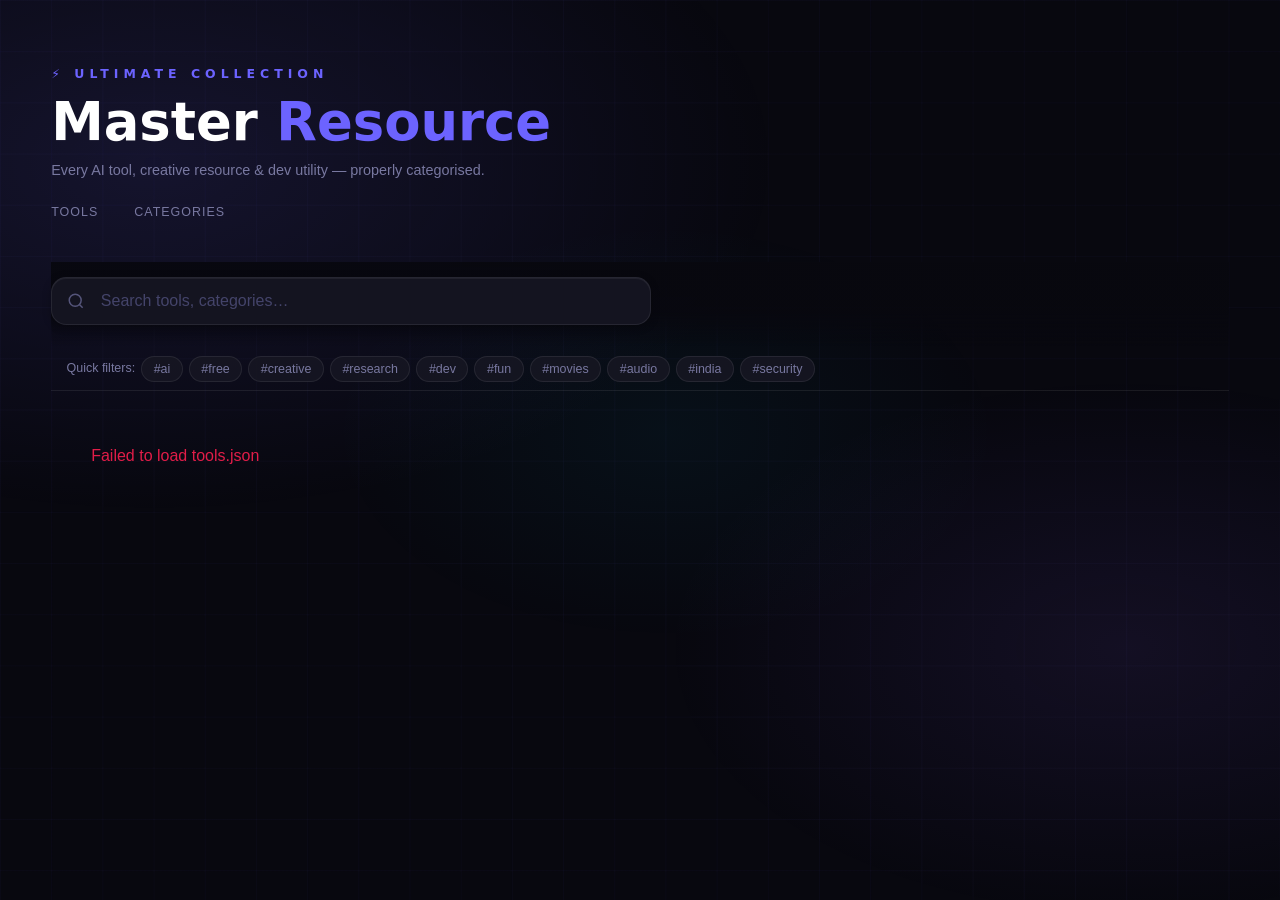
==== index.html @ 12717d63 "Update" ====
<!DOCTYPE html>
<html lang="en">
<head>
  <meta charset="UTF-8"/>
  <meta name="viewport" content="width=device-width, initial-scale=1.0, viewport-fit=cover, user-scalable=no, maximum-scale=1"/>
  <meta name="description" content="Master Resource — 128+ AI tools, creative resources and dev utilities, properly categorised. Search and filter across AI assistants, design, research, development, streaming and more."/>
  <meta name="theme-color" content="#0a0a0f"/>
  <meta http-equiv="Content-Security-Policy" content="default-src 'self'; script-src 'self' 'unsafe-inline'; style-src 'self' 'unsafe-inline' https://fonts.googleapis.com; font-src https://fonts.gstatic.com; connect-src https://winter-art-8e2b.anshtripathi872.workers.dev https://fonts.googleapis.com; img-src 'self' data: https:; frame-src 'none'; object-src 'none'; base-uri 'self';"/>
  <link rel="icon" href="data:image/svg+xml,<svg xmlns='http://www.w3.org/2000/svg' viewBox='0 0 32 32'><rect width='32' height='32' rx='8' fill='%230a0a0f'/><text x='16' y='22' font-size='20' text-anchor='middle' font-family='serif'>&#x26A1;</text></svg>"/>
  <title>Master Resource</title>
  <link rel="preconnect" href="https://fonts.googleapis.com"/>
  <link rel="preconnect" href="https://fonts.gstatic.com" crossorigin/>
  <link href="https://fonts.googleapis.com/css2?family=Syne:wght@700;800&family=DM+Sans:opsz,wght@9..40,400;9..40,500&display=swap" rel="stylesheet"/>
  <link rel="stylesheet" href="styles.css"/>
</head>
<body>

<div class="gbg"></div>
<div class="wrap">

  <header>
    <div class="eyebrow">&#9889; Ultimate Collection</div>
    <h1>Master <span>Resource</span></h1>
    <p class="sub">Every AI tool, creative resource &amp; dev utility &#8212; properly categorised.</p>
    <div class="stats">
      <div class="stat"><strong id="stat-tools"></strong><small>Tools</small></div>
      <div class="stat"><strong id="stat-cats"></strong><small>Categories</small></div>
    </div>
  </header>

  <div class="ctrl">
    <div class="sw">
      <svg viewBox="0 0 24 24" fill="none" stroke="currentColor" stroke-width="2">
        <circle cx="11" cy="11" r="8"/><path d="m21 21-4.35-4.35"/>
      </svg>
      <input type="search" id="srch"
        placeholder="Search tools, categories&#8230;"
        autocomplete="off" autocorrect="off"
        autocapitalize="off" spellcheck="false"/>
    </div>
    <!-- Category filter buttons are injected here by app.js -->
    <div class="fwrap" id="fwrap"></div>
  </div>

  <div class="ctrl-meta">
    <span id="lc" class="live-count"></span>
    <div class="tags-row" id="tags-row">
      <span class="tags-label">Quick filters:</span>
      <button class="tag-pill" data-tag="#ai">#ai</button>
      <button class="tag-pill" data-tag="#free">#free</button>
      <button class="tag-pill" data-tag="#creative">#creative</button>
      <button class="tag-pill" data-tag="#research">#research</button>
      <button class="tag-pill" data-tag="#dev">#dev</button>
      <button class="tag-pill" data-tag="#fun">#fun</button>
      <button class="tag-pill" data-tag="#movies">#movies</button>
      <button class="tag-pill" data-tag="#audio">#audio</button>
      <button class="tag-pill" data-tag="#india">#india</button>
      <button class="tag-pill" data-tag="#security">#security</button>
    </div>
  </div>

  <div class="nores" id="nores"><em>&#128269;</em>No tools found.</div>

  <!-- Tool cards are injected here by app.js -->
  <div class="cats" id="cats">
    <p class="loading">Loading tools...</p>
  </div>

</div>

<button id="topbtn" onclick="window.scrollTo({top:0,behavior:'smooth'})">&#8593;</button>
<div id="toast"></div>

<script src="app.js"></script>
</body>
</html>
---- styles.css ----
*,*::before,*::after{box-sizing:border-box;margin:0;padding:0;}
:root{
  --bg:#08080f;
  --acc:#6c63ff;--txt:#e2e2f0;--mute:#7878a0;
  --g-card:rgba(20,20,30,0.88);
  --g-surf:rgba(15,15,22,0.92);
  --g-btn:rgba(255,255,255,0.055);
  --g-bdr:rgba(255,255,255,0.08);
  --g-bdr-act:rgba(108,99,255,0.58);
  --g-shine:rgba(255,255,255,0.055);
  /* Only used on the sticky nav and modals — not cards */
  --blur-md:blur(20px) saturate(180%);
  --blur-lg:blur(28px) saturate(200%);
  --t-xs:clamp(0.67rem,1.1vw + 0.28rem,0.78rem);
  --t-sm:clamp(0.75rem,1.2vw + 0.28rem,0.9rem);
  --t-base:clamp(0.85rem,1.3vw + 0.28rem,1rem);
  --t-md:clamp(0.95rem,1.5vw + 0.28rem,1.15rem);
  --t-xl:clamp(1.65rem,3vw + 0.9rem,3.5rem);
  --card-min:clamp(200px,25vw,300px);
  --pad-x:clamp(14px,4vw,52px);
  --gap:clamp(8px,1.2vw,14px);
  --radius-card:clamp(12px,1.4vw,18px);
  --ease:cubic-bezier(.22,.68,0,1.2);
  --ease-out:cubic-bezier(0,.55,.45,1);
}

html{font-size:100%;-webkit-text-size-adjust:100%;}
body{
  background:var(--bg);color:var(--txt);
  font-family:'DM Sans',-apple-system,BlinkMacSystemFont,'Segoe UI','Helvetica Neue',Arial,sans-serif;
  font-size:var(--t-base);line-height:1.55;min-height:100vh;
  overflow-x:hidden;-webkit-font-smoothing:antialiased;-moz-osx-font-smoothing:grayscale;
}

/* ── Ambient background ── */
.gbg{
  position:fixed;inset:0;z-index:0;pointer-events:none;
  background-image:
    radial-gradient(ellipse 75% 60% at 12% 18%, rgba(108,99,255,0.13) 0%, transparent 65%),
    radial-gradient(ellipse 60% 50% at 88% 72%, rgba(139,92,246,0.09) 0%, transparent 60%),
    radial-gradient(ellipse 45% 40% at 52% 48%, rgba(6,182,212,0.05) 0%, transparent 58%),
    linear-gradient(rgba(108,99,255,0.03) 1px, transparent 1px),
    linear-gradient(90deg, rgba(108,99,255,0.03) 1px, transparent 1px);
  background-size:
    100% 100%, 100% 100%, 100% 100%,
    clamp(28px,4vw,58px) clamp(28px,4vw,58px),
    clamp(28px,4vw,58px) clamp(28px,4vw,58px);
}

.wrap{position:relative;z-index:1;width:100%;max-width:1700px;margin:0 auto;padding:0 var(--pad-x) clamp(60px,8vw,100px);}

/* ── Header ── */
header{padding:clamp(30px,5vw,68px) 0 clamp(18px,3vw,38px);display:flex;flex-direction:column;gap:clamp(6px,.8vw,12px);-webkit-user-select:none;user-select:none;}
.eyebrow{font-family:'Syne','Trebuchet MS',system-ui,sans-serif;font-size:var(--t-xs);letter-spacing:clamp(2px,.4vw,5px);color:var(--acc);text-transform:uppercase;font-weight:700;}
h1{font-family:'Syne','Trebuchet MS',system-ui,sans-serif;font-weight:800;font-size:var(--t-xl);line-height:1.05;color:#fff;}
h1 span{color:var(--acc);}
.sub{color:var(--mute);font-size:var(--t-sm);max-width:55ch;line-height:1.6;}
.stats{display:flex;flex-wrap:wrap;gap:clamp(14px,3vw,36px);margin-top:clamp(4px,.5vw,8px);}
.stat strong{font-family:'Syne','Trebuchet MS',system-ui,sans-serif;font-size:clamp(1.2rem,2.5vw,1.9rem);color:#fff;display:block;}
.stat small{font-size:var(--t-xs);color:var(--mute);letter-spacing:1px;text-transform:uppercase;}
.eyebrow,.stat{-webkit-user-select:none;user-select:none;}

/* ── Sticky ctrl bar — backdrop-filter OK here (1 layer) ── */
.ctrl{
  display:flex;flex-wrap:wrap;gap:clamp(8px,1vw,14px);align-items:flex-start;
  position:sticky;top:0;z-index:50;
  padding:clamp(10px,1.2vw,16px) 0 clamp(14px,1.6vw,22px);
  /* Gradient: solid at top (masks scrolled content) → transparent at bottom
     (no hard edge, elements feel like they're floating, not on a panel) */
  background:linear-gradient(
    to bottom,
    rgba(8,8,15,0.97) 0%,
    rgba(8,8,15,0.95) 60%,
    rgba(8,8,15,0.0) 100%
  );
  /* GPU compositing — keeps Android scroll smooth */
  transform:translateZ(0);
  -webkit-transform:translateZ(0);
}

/* ── Search box — solid background, no backdrop-filter ── */
.sw{flex:1 1 clamp(180px,30vw,520px);max-width:600px;position:relative;}
.sw svg{position:absolute;left:clamp(10px,1.2vw,16px);top:50%;transform:translateY(-50%);color:#55557a;pointer-events:none;width:clamp(13px,1.4vw,20px);height:clamp(13px,1.4vw,20px);}
input[type=search]{
  width:100%;
  background:rgba(22,22,34,0.95);
  border:1px solid var(--g-bdr);color:var(--txt);
  padding:clamp(10px,1.1vw,15px) clamp(12px,1.5vw,20px) clamp(10px,1.1vw,15px) clamp(36px,3.8vw,52px);
  border-radius:clamp(10px,1.2vw,16px);
  font-family:'DM Sans',-apple-system,sans-serif;font-size:16px;
  outline:none;-webkit-appearance:none;appearance:none;
  transition:border-color .2s,box-shadow .2s;
  box-shadow:inset 0 1px 0 var(--g-shine),0 2px 8px rgba(0,0,0,0.25);
}
input[type=search]:focus{
  border-color:rgba(108,99,255,0.52);
  box-shadow:0 0 0 3px rgba(108,99,255,0.12),inset 0 1px 0 var(--g-shine);
}
input[type=search]::placeholder{color:#44446a;}
input[type=search]::-webkit-search-cancel-button{-webkit-appearance:none;}

/* ── Category filter buttons — solid, no backdrop-filter ── */
.fwrap{display:flex;flex-wrap:wrap;gap:clamp(4px,.6vw,8px);}
.fb{
  background:rgba(22,22,34,0.92);
  border:1px solid var(--g-bdr);color:var(--mute);
  padding:clamp(5px,.7vw,10px) clamp(10px,1.3vw,20px);
  border-radius:100px;font-size:var(--t-xs);
  font-family:'DM Sans',-apple-system,sans-serif;
  cursor:pointer;white-space:nowrap;-webkit-tap-highlight-color:transparent;
  transition:background .15s,border-color .15s,color .15s,box-shadow .15s;
  box-shadow:inset 0 1px 0 var(--g-shine),0 1px 3px rgba(0,0,0,0.2);
  /* GPU hint for button press animation */
  -webkit-transform:translateZ(0);transform:translateZ(0);
}
.fb:hover{border-color:rgba(108,99,255,0.38);color:#b0b0d8;background:rgba(30,28,52,0.95);}
.fb:active{transform:scale(0.97) translateZ(0);}
.fb.active{
  background:rgba(30,26,60,0.95);
  border-color:rgba(108,99,255,0.6);color:#d4d0ff;font-weight:600;
  box-shadow:0 0 14px rgba(108,99,255,0.18),inset 0 1px 0 rgba(255,255,255,0.08);
}

/* ── ctrl-meta ── */
.ctrl-meta{
  display:flex;flex-wrap:wrap;align-items:center;
  gap:clamp(8px,1.2vw,16px);
  padding:clamp(6px,.8vw,10px) 0 clamp(4px,.5vw,8px);
  border-bottom:1px solid var(--g-bdr);margin-bottom:0;
}
.live-count{font-size:var(--t-xs);color:var(--mute);font-family:'Syne','Trebuchet MS',system-ui,sans-serif;letter-spacing:.5px;white-space:nowrap;}
.live-count em{color:var(--acc);font-style:normal;font-weight:700;}

/* ── Quick filters — swipeable, no backdrop-filter ── */
.tags-row{
  display:flex;align-items:center;gap:clamp(4px,.5vw,6px);
  flex:1;overflow-x:auto;flex-wrap:nowrap;
  -webkit-overflow-scrolling:touch;scrollbar-width:none;-ms-overflow-style:none;
  padding-bottom:2px;
}
.tags-row::-webkit-scrollbar{display:none;}
.tags-label{font-size:var(--t-xs);color:var(--mute);white-space:nowrap;flex-shrink:0;}
.tag-pill{
  background:rgba(22,22,34,0.92);
  border:1px solid var(--g-bdr);color:var(--mute);
  padding:clamp(3px,.4vw,5px) clamp(8px,.9vw,12px);
  border-radius:100px;font-size:var(--t-xs);cursor:pointer;
  font-family:'DM Sans',-apple-system,sans-serif;
  transition:background .15s,border-color .15s,color .15s;
  -webkit-tap-highlight-color:transparent;white-space:nowrap;flex-shrink:0;
}
.tag-pill:hover{border-color:rgba(108,99,255,0.38);color:#b0b0d8;}
.tag-pill.active{background:rgba(30,26,60,0.95);border-color:rgba(108,99,255,0.55);color:#d4d0ff;}

/* ── Sort row ── */
.sort-wrap{
  display:flex;align-items:center;gap:clamp(4px,.5vw,7px);
  padding:clamp(5px,.7vw,9px) 0;
  border-bottom:1px solid var(--g-bdr);
  margin-bottom:clamp(6px,.8vw,12px);
  justify-content:flex-end;
}
.sort-label{font-size:var(--t-xs);color:var(--mute);white-space:nowrap;margin-right:2px;}
.sort-btn{
  background:rgba(22,22,34,0.92);
  border:1px solid var(--g-bdr);color:var(--mute);
  padding:clamp(3px,.4vw,5px) clamp(8px,.9vw,12px);
  border-radius:100px;font-size:var(--t-xs);cursor:pointer;
  font-family:'DM Sans',-apple-system,sans-serif;
  transition:background .15s,border-color .15s,color .15s;
  -webkit-tap-highlight-color:transparent;white-space:nowrap;
}
.sort-btn:hover{border-color:rgba(108,99,255,0.38);color:#b0b0d8;}
.sort-btn.active{background:rgba(30,26,60,0.95);border-color:rgba(108,99,255,0.55);color:#d4d0ff;font-weight:600;}

/* ── Category section headers ── */
.cats{
  display:flex;flex-direction:column;gap:clamp(24px,4vw,52px);
  margin-top:clamp(8px,1vw,16px);
  /* contain prevents layout recalc from spilling outside */
  contain:layout;
}
.cat-hdr{
  display:flex;align-items:center;gap:clamp(8px,1vw,14px);
  padding:clamp(8px,.9vw,12px) clamp(10px,1.2vw,16px);
  margin-bottom:clamp(10px,1.2vw,18px);
  background:rgba(18,18,28,0.95);
  border:1px solid var(--g-bdr);border-radius:10px;
  box-shadow:inset 0 1px 0 var(--g-shine),0 1px 4px rgba(0,0,0,0.2);
}
.cat-ico{width:clamp(26px,3vw,40px);height:clamp(26px,3vw,40px);border-radius:clamp(6px,.7vw,10px);display:flex;align-items:center;justify-content:center;font-size:clamp(13px,1.5vw,20px);flex-shrink:0;}
.cat-title{font-family:'Syne','Trebuchet MS',system-ui,sans-serif;font-weight:700;font-size:var(--t-md);color:#e8e8f4;}
.cat-cnt{margin-left:auto;background:rgba(255,255,255,0.05);color:var(--mute);padding:clamp(2px,.3vw,4px) clamp(8px,1vw,14px);border-radius:100px;font-size:var(--t-xs);font-family:'Syne','Trebuchet MS',system-ui,sans-serif;white-space:nowrap;border:1px solid var(--g-bdr);}

/* ── Grid ── */
.grid{display:grid;grid-template-columns:repeat(2,1fr);gap:var(--gap);}
@media(min-width:500px){.grid{grid-template-columns:repeat(auto-fill,minmax(var(--card-min),1fr));}}

/* ═══════════════════════════════════════════════════════════
   CARDS — NO backdrop-filter (main Android perf fix)
   Solid semi-transparent bg + box-shadow gives the glass look
   without burning GPU on every card during scroll
   ═══════════════════════════════════════════════════════════ */
.card{
  position:relative;overflow:hidden;
  background:var(--g-card);
  border:1px solid var(--g-bdr);
  border-radius:var(--radius-card);
  padding:clamp(12px,1.4vw,22px) clamp(12px,1.5vw,22px);
  display:flex;flex-direction:column;gap:clamp(5px,.6vw,8px);
  /* Force GPU layer — critical for smooth Android scroll */
  -webkit-transform:translateZ(0);transform:translateZ(0);
  will-change:transform;
  transition:transform .22s var(--ease),border-color .22s,box-shadow .22s;
  box-shadow:0 2px 10px rgba(0,0,0,0.3),inset 0 1px 0 var(--g-shine),inset 0 -1px 0 rgba(0,0,0,0.12);
  /* Contain card layout to prevent reflow propagation */
  contain:layout style;
}

/* Category-coloured accent bar */
.card::before{
  content:'';position:absolute;top:0;left:0;right:0;height:2px;
  background:var(--ca,var(--acc));
  box-shadow:0 0 10px var(--ca,var(--acc));
  opacity:0;transition:opacity .2s;
}
/* Top shimmer — pure CSS, no compositor cost */
.card::after{
  content:'';position:absolute;top:0;left:0;right:0;height:44%;
  background:linear-gradient(175deg, rgba(255,255,255,0.042) 0%, transparent 100%);
  pointer-events:none;
}

.card:hover{
  transform:translateY(-3px) translateZ(0);
  border-color:rgba(108,99,255,0.28);
  box-shadow:0 10px 32px rgba(0,0,0,0.4),0 0 0 1px rgba(108,99,255,0.1),inset 0 1px 0 rgba(255,255,255,0.065);
}
.card:hover::before{opacity:1;}
.card[data-url]:active{
  transform:translateY(0) scale(0.975) translateZ(0);
  border-color:rgba(108,99,255,0.42);
  transition:transform .07s,border-color .07s;
}

.tool-name{font-family:'Syne','Trebuchet MS',system-ui,sans-serif;font-weight:700;font-size:var(--t-sm);color:#eaeaf6;display:flex;align-items:center;flex-wrap:wrap;gap:5px;}
.tool-desc{font-size:var(--t-xs);color:#8080a2;line-height:1.55;flex:1;}
.tool-link{display:inline-flex;align-items:center;gap:3px;color:#8a82ff;font-size:var(--t-xs);text-decoration:none;font-weight:500;margin-top:2px;transition:color .15s;}
.tool-link:hover{color:#b2acff;}
.no-link{color:var(--mute);font-size:var(--t-xs);margin-top:2px;font-style:italic;}

/* ── Card action buttons — solid, no backdrop-filter ── */
.card-actions{display:flex;gap:clamp(4px,.5vw,6px);margin-top:clamp(4px,.5vw,8px);}
.ca-btn{
  background:rgba(108,99,255,0.08);
  border:1px solid rgba(108,99,255,0.16);color:#7878a0;
  padding:clamp(4px,.5vw,7px) clamp(8px,1vw,12px);
  border-radius:8px;font-size:var(--t-xs);cursor:pointer;
  transition:background .15s,border-color .15s,color .15s;
  -webkit-tap-highlight-color:transparent;flex:1;text-align:center;white-space:nowrap;
}
.ca-btn:hover{background:rgba(108,99,255,0.18);border-color:rgba(108,99,255,0.44);color:#c0bbff;}
.ca-btn.copied{background:rgba(67,233,123,0.12);border-color:rgba(67,233,123,0.5);color:#6ef0a0;}

/* ── New badge ── */
.new-badge{display:inline-block;padding:1px 6px;border-radius:4px;font-size:0.6rem;font-weight:700;letter-spacing:.5px;text-transform:uppercase;background:rgba(108,99,255,0.18);color:#a5a0ff;border:1px solid rgba(108,99,255,0.34);font-family:'Syne',system-ui,sans-serif;flex-shrink:0;}

/* ── Hidden states ── */
.cat.hidden,.card.hidden,.cats.hidden,.flat-view.hidden{display:none;}

/* ── Flat view ── */
.flat-view{margin-top:clamp(8px,1vw,16px);}

/* ── No results ── */
.nores{text-align:center;padding:clamp(40px,6vw,80px) 20px;color:var(--mute);font-size:var(--t-base);display:none;}
.nores.show{display:block;}
.nores em{display:block;font-size:clamp(32px,5vw,52px);margin-bottom:12px;font-style:normal;}

/* ── Flash animation ── */
@keyframes flash-in{
  0%{box-shadow:0 0 0 3px rgba(108,99,255,0.48),0 2px 10px rgba(0,0,0,.3);border-color:rgba(108,99,255,0.68);}
  100%{box-shadow:0 2px 10px rgba(0,0,0,.3);border-color:var(--g-bdr);}
}
.card.flash{animation:flash-in .6s var(--ease-out) forwards;}

/* ── Scroll to top — keep backdrop-filter (single element) ── */
#topbtn{
  position:fixed;bottom:clamp(14px,2vw,28px);right:clamp(14px,2vw,28px);z-index:90;
  width:clamp(36px,3.5vw,48px);height:clamp(36px,3.5vw,48px);border-radius:50%;
  background:rgba(80,70,200,0.55);
  backdrop-filter:blur(10px);-webkit-backdrop-filter:blur(10px);
  border:1px solid rgba(108,99,255,0.44);color:#fff;cursor:pointer;
  font-size:clamp(14px,1.6vw,20px);opacity:0;
  transition:opacity .22s,transform .22s var(--ease);
  box-shadow:0 4px 18px rgba(108,99,255,0.22),inset 0 1px 0 rgba(255,255,255,0.14);
  display:flex;align-items:center;justify-content:center;
  -webkit-transform:translateZ(0);transform:translateZ(0);
}
#topbtn.vis{opacity:1;}
#topbtn:hover{transform:translateY(-2px) translateZ(0);}

/* ── Submit (+) floating button ── */
#submit-btn{
  position:fixed;bottom:clamp(60px,8vw,82px);right:clamp(14px,2vw,28px);z-index:90;
  width:clamp(40px,4vw,52px);height:clamp(40px,4vw,52px);border-radius:50%;
  background:rgba(70,62,180,0.55);
  backdrop-filter:blur(10px);-webkit-backdrop-filter:blur(10px);
  border:1px solid rgba(108,99,255,0.54);color:#d0ccff;
  cursor:pointer;font-size:clamp(20px,2vw,26px);line-height:1;
  display:flex;align-items:center;justify-content:center;
  transition:transform .22s var(--ease),background .15s,box-shadow .15s;
  box-shadow:0 4px 18px rgba(108,99,255,0.22),inset 0 1px 0 rgba(255,255,255,0.12);
  -webkit-transform:translateZ(0);transform:translateZ(0);
}
#submit-btn:hover{background:rgba(90,80,210,0.65);transform:translateY(-2px) translateZ(0);}

/* ── Modal overlay — backdrop-filter OK (covers full screen, 1 layer) ── */
.modal-overlay{
  position:fixed;inset:0;z-index:200;
  background:rgba(0,0,0,0.65);
  backdrop-filter:blur(8px);-webkit-backdrop-filter:blur(8px);
  display:flex;align-items:center;justify-content:center;padding:20px;
  opacity:0;pointer-events:none;
  transition:opacity .2s var(--ease-out);
}
.modal-overlay.open{opacity:1;pointer-events:all;}

.modal-box{
  width:min(420px,100%);
  background:rgba(12,12,20,0.97);
  border:1px solid rgba(255,255,255,0.10);border-radius:20px;padding:28px;
  box-shadow:0 24px 60px rgba(0,0,0,0.6),inset 0 1px 0 rgba(255,255,255,0.065);
  transform:translateY(16px) scale(0.97);
  transition:transform .25s var(--ease);
}
.modal-overlay.open .modal-box{transform:translateY(0) scale(1);}
.modal-title{font-family:'Syne','Trebuchet MS',system-ui,sans-serif;font-size:var(--t-md);font-weight:700;color:#eaeaf4;margin-bottom:6px;}
.modal-sub{font-size:var(--t-xs);color:var(--mute);margin-bottom:20px;line-height:1.55;}
.modal-field{margin-bottom:14px;}
.modal-label{display:block;font-size:var(--t-xs);color:#8080a2;margin-bottom:5px;letter-spacing:.3px;}
.modal-input{
  width:100%;background:rgba(255,255,255,0.045);
  border:1px solid var(--g-bdr);color:var(--txt);
  padding:10px 14px;border-radius:10px;
  font-family:'DM Sans',-apple-system,sans-serif;font-size:var(--t-sm);
  outline:none;-webkit-appearance:none;appearance:none;
  transition:border-color .18s,box-shadow .18s;
}
.modal-input:focus{border-color:rgba(108,99,255,0.52);box-shadow:0 0 0 3px rgba(108,99,255,0.12);}
.modal-input::placeholder{color:#44446a;}
.modal-input.error{border-color:rgba(225,29,72,0.6);}
.modal-err{font-size:var(--t-xs);color:#f87171;margin-top:5px;min-height:16px;}
.modal-actions{display:flex;gap:10px;margin-top:20px;}
.modal-submit{
  flex:1;background:rgba(108,99,255,0.25);
  border:1px solid rgba(108,99,255,0.55);color:#d4d0ff;font-weight:600;
  padding:11px 20px;border-radius:10px;
  font-family:'DM Sans',-apple-system,sans-serif;font-size:var(--t-sm);cursor:pointer;
  transition:background .15s,box-shadow .15s;
  box-shadow:0 0 12px rgba(108,99,255,0.12);
}
.modal-submit:hover{background:rgba(108,99,255,0.36);}
.modal-submit:active{transform:scale(0.97);}
.modal-submit:disabled{opacity:.5;cursor:not-allowed;transform:none;}
.modal-cancel{background:rgba(255,255,255,0.05);border:1px solid var(--g-bdr);color:var(--mute);padding:11px 18px;border-radius:10px;font-family:'DM Sans',-apple-system,sans-serif;font-size:var(--t-sm);cursor:pointer;transition:background .15s,color .15s;}
.modal-cancel:hover{background:rgba(255,255,255,0.09);color:#b0b0d8;}
.modal-success{text-align:center;padding:14px 0 6px;display:none;}
.modal-success-icon{font-size:2.2rem;margin-bottom:10px;}
.modal-success-text{font-size:var(--t-sm);color:#a5a0ff;line-height:1.55;}

/* ── Toast — backdrop-filter OK (single floating element) ── */
#toast{
  position:fixed;bottom:clamp(70px,8vw,90px);left:50%;
  transform:translateX(-50%) translateY(14px);
  background:rgba(10,10,20,0.96);
  backdrop-filter:blur(12px);-webkit-backdrop-filter:blur(12px);
  color:#d8d8ee;border:1px solid rgba(108,99,255,0.28);border-radius:12px;
  padding:clamp(8px,1vw,12px) clamp(16px,2vw,24px);
  font-size:var(--t-sm);pointer-events:none;opacity:0;
  transition:opacity .2s,transform .2s var(--ease-out);z-index:300;white-space:nowrap;
  display:flex;align-items:center;gap:8px;
  box-shadow:0 6px 24px rgba(0,0,0,0.5);
}
#toast.show{opacity:1;transform:translateX(-50%) translateY(0);}
.toast-icon{font-size:1.1em;flex-shrink:0;}

/* ── Loading ── */
.loading{text-align:center;padding:80px 20px;color:var(--mute);font-size:var(--t-base);}

/* ── Reduced motion ── */
@media (prefers-reduced-motion: reduce){
  *{animation-duration:.01ms !important;transition-duration:.01ms !important;}
  .gbg{animation:none;}
}

/* ── Responsive ── */
@media(min-width:600px) and (max-width:1024px){:root{--card-min:clamp(200px,42vw,320px);}}
@media(min-width:1025px){:root{--card-min:clamp(240px,20vw,340px);}}
@supports(padding:max(0px)){.wrap{padding-bottom:max(60px,env(safe-area-inset-bottom));}}

/* ── Mobile ── */
@media(max-width:499px){
  .card{padding:11px 10px;gap:4px;contain:layout;}
  .tool-name{font-size:0.77rem;}
  .tool-desc{font-size:0.67rem;display:-webkit-box;-webkit-line-clamp:3;-webkit-box-orient:vertical;overflow:hidden;}
  .card-actions{margin-top:5px;}
  .ca-btn{padding:6px 4px;font-size:0.63rem;}
  .sort-wrap{justify-content:flex-end;}
  .ctrl-meta{flex-direction:column;align-items:flex-start;gap:5px;}
  .tags-row{width:100%;}
  .modal-box{padding:20px;}
  .modal-actions{flex-direction:column;}
  .modal-submit,.modal-cancel{width:100%;}
}

/* ── Touch targets ── */
.card[data-url],.fb,.tag-pill,.ca-btn,#topbtn,.sort-btn,#submit-btn,.modal-submit,.modal-cancel{
  touch-action:manipulation;
}
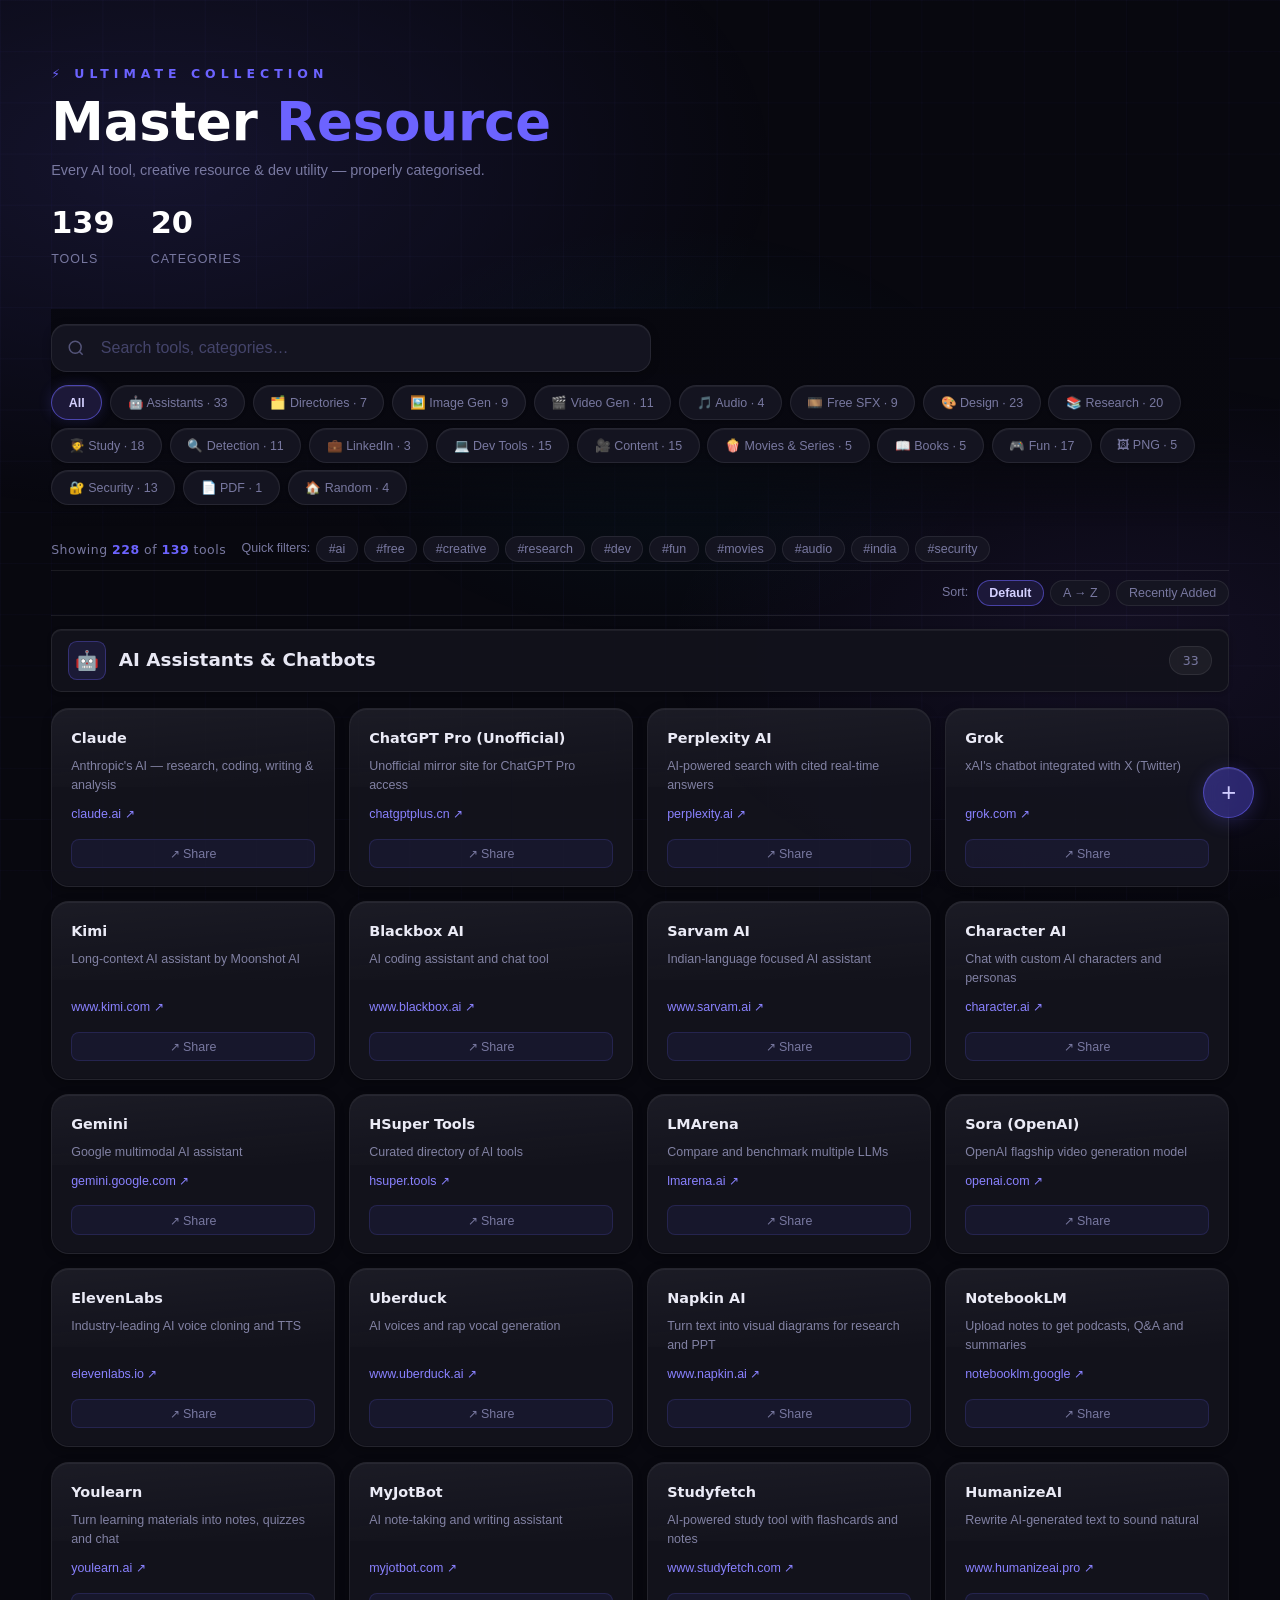
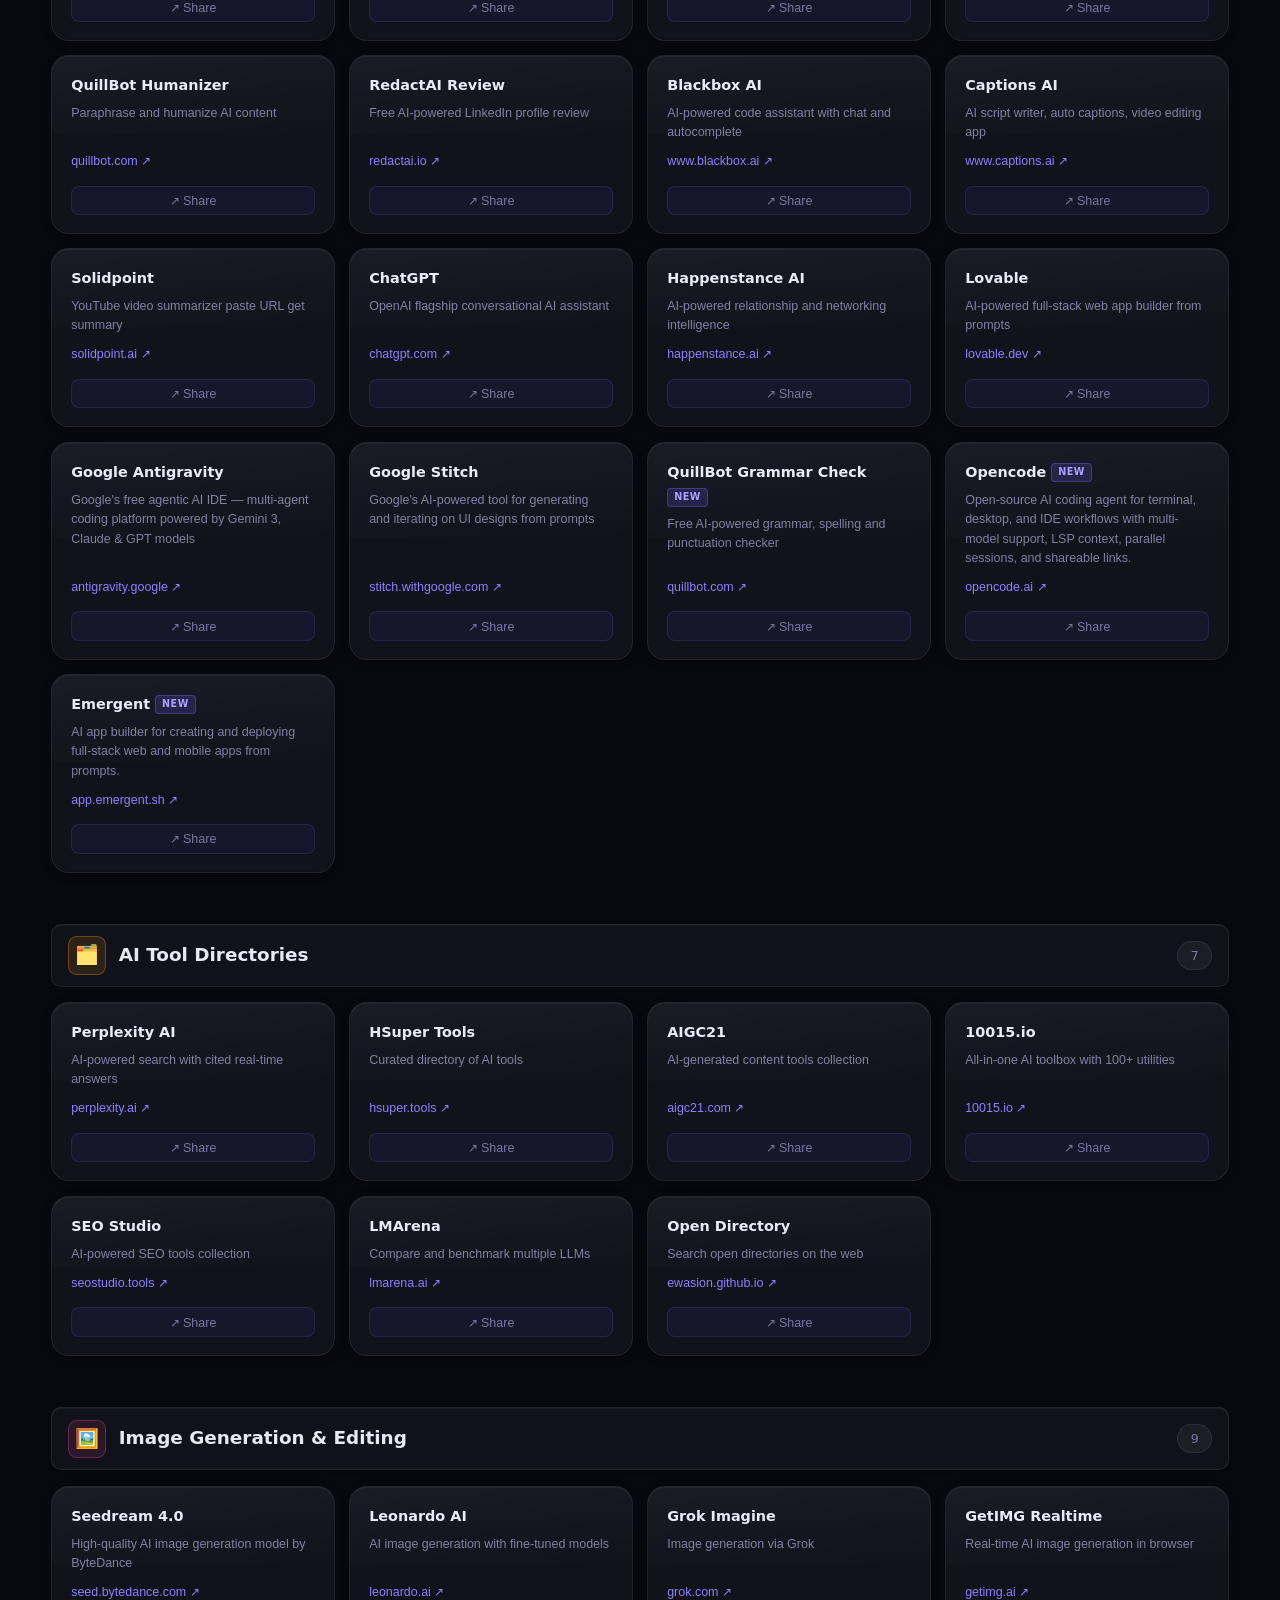
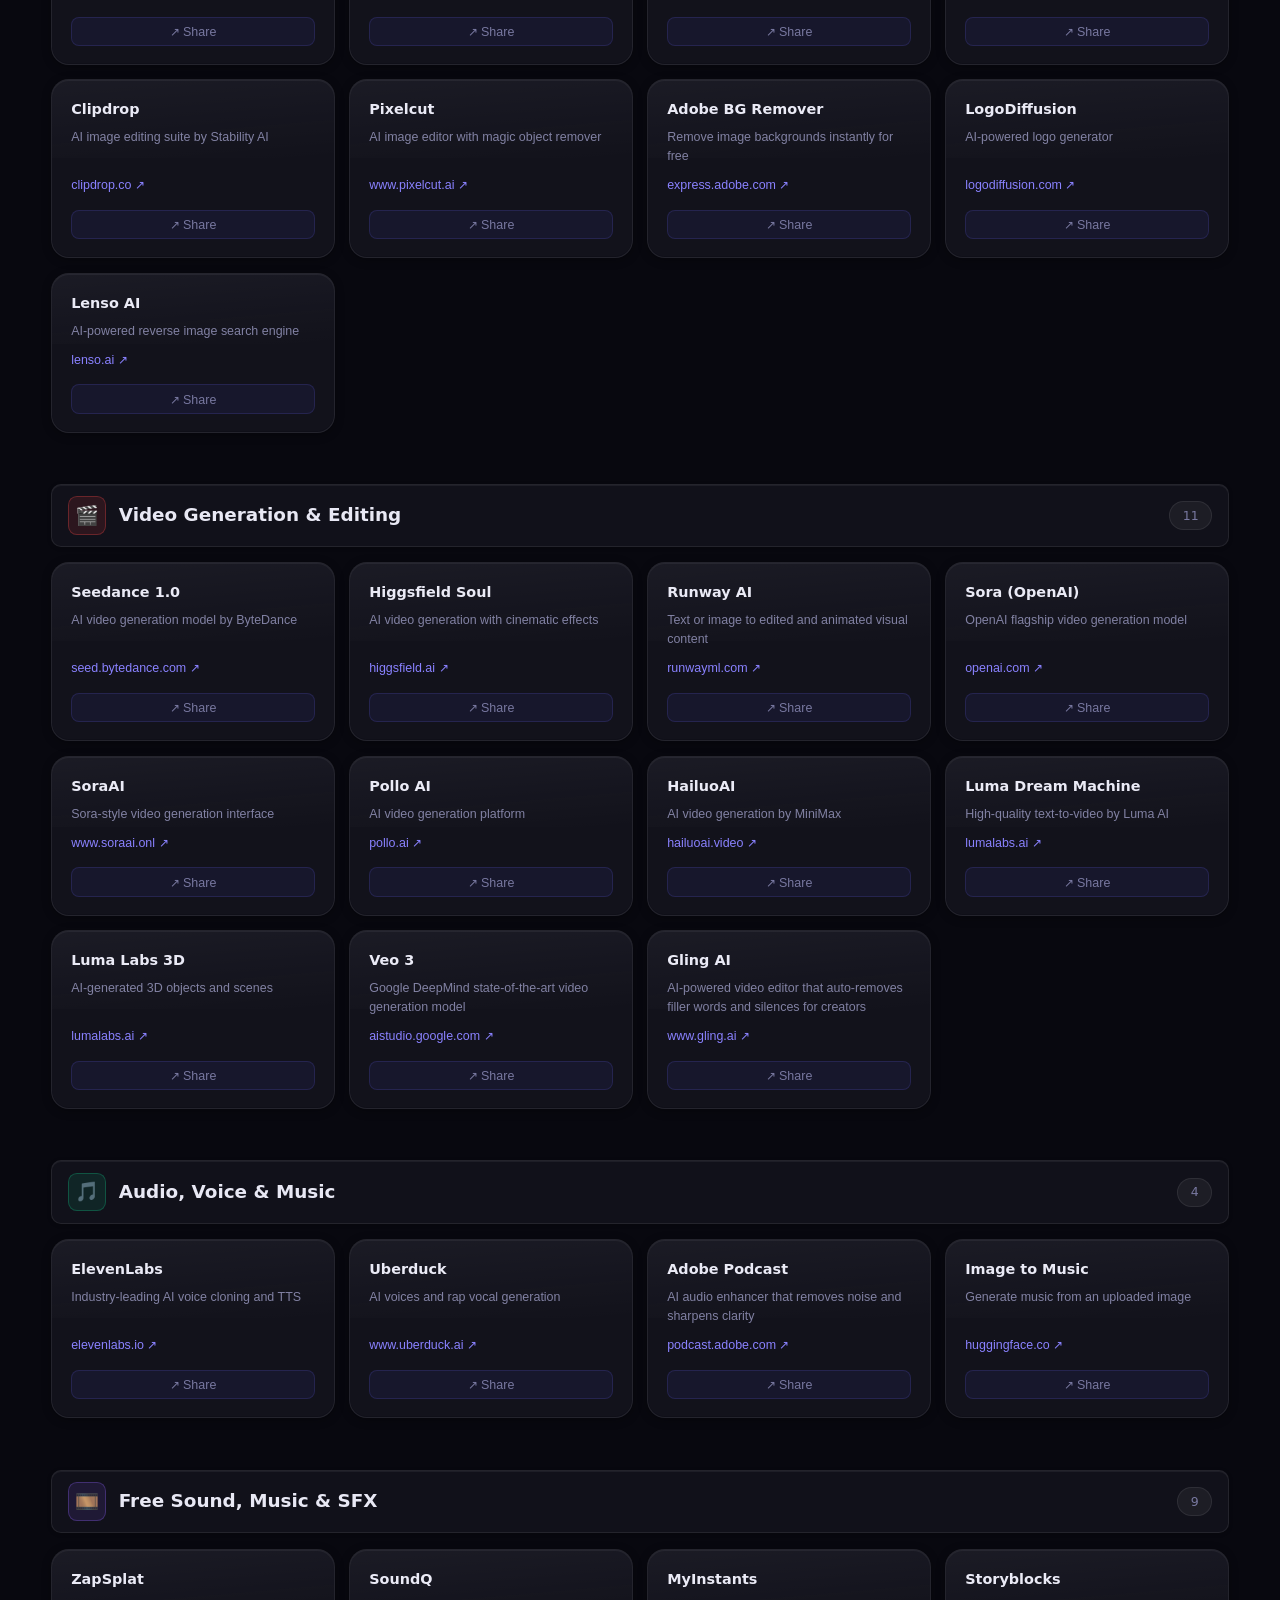
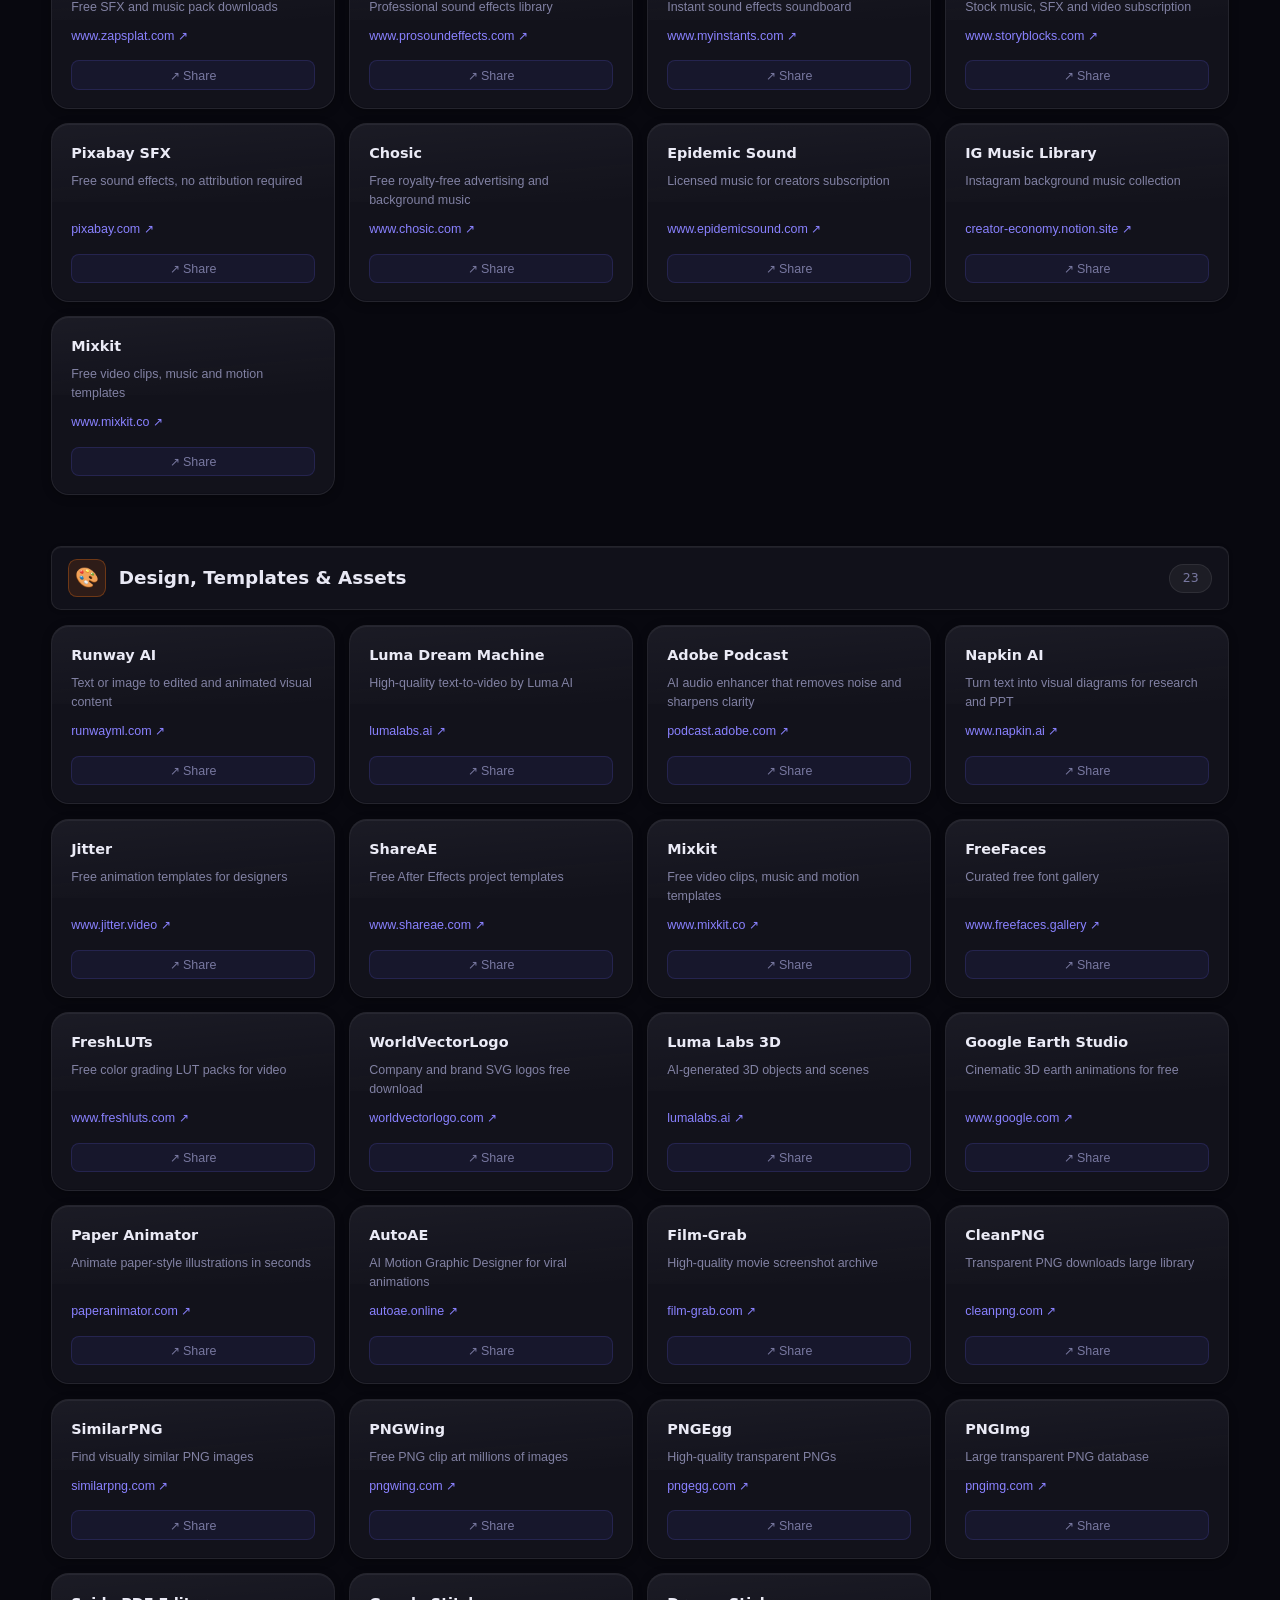
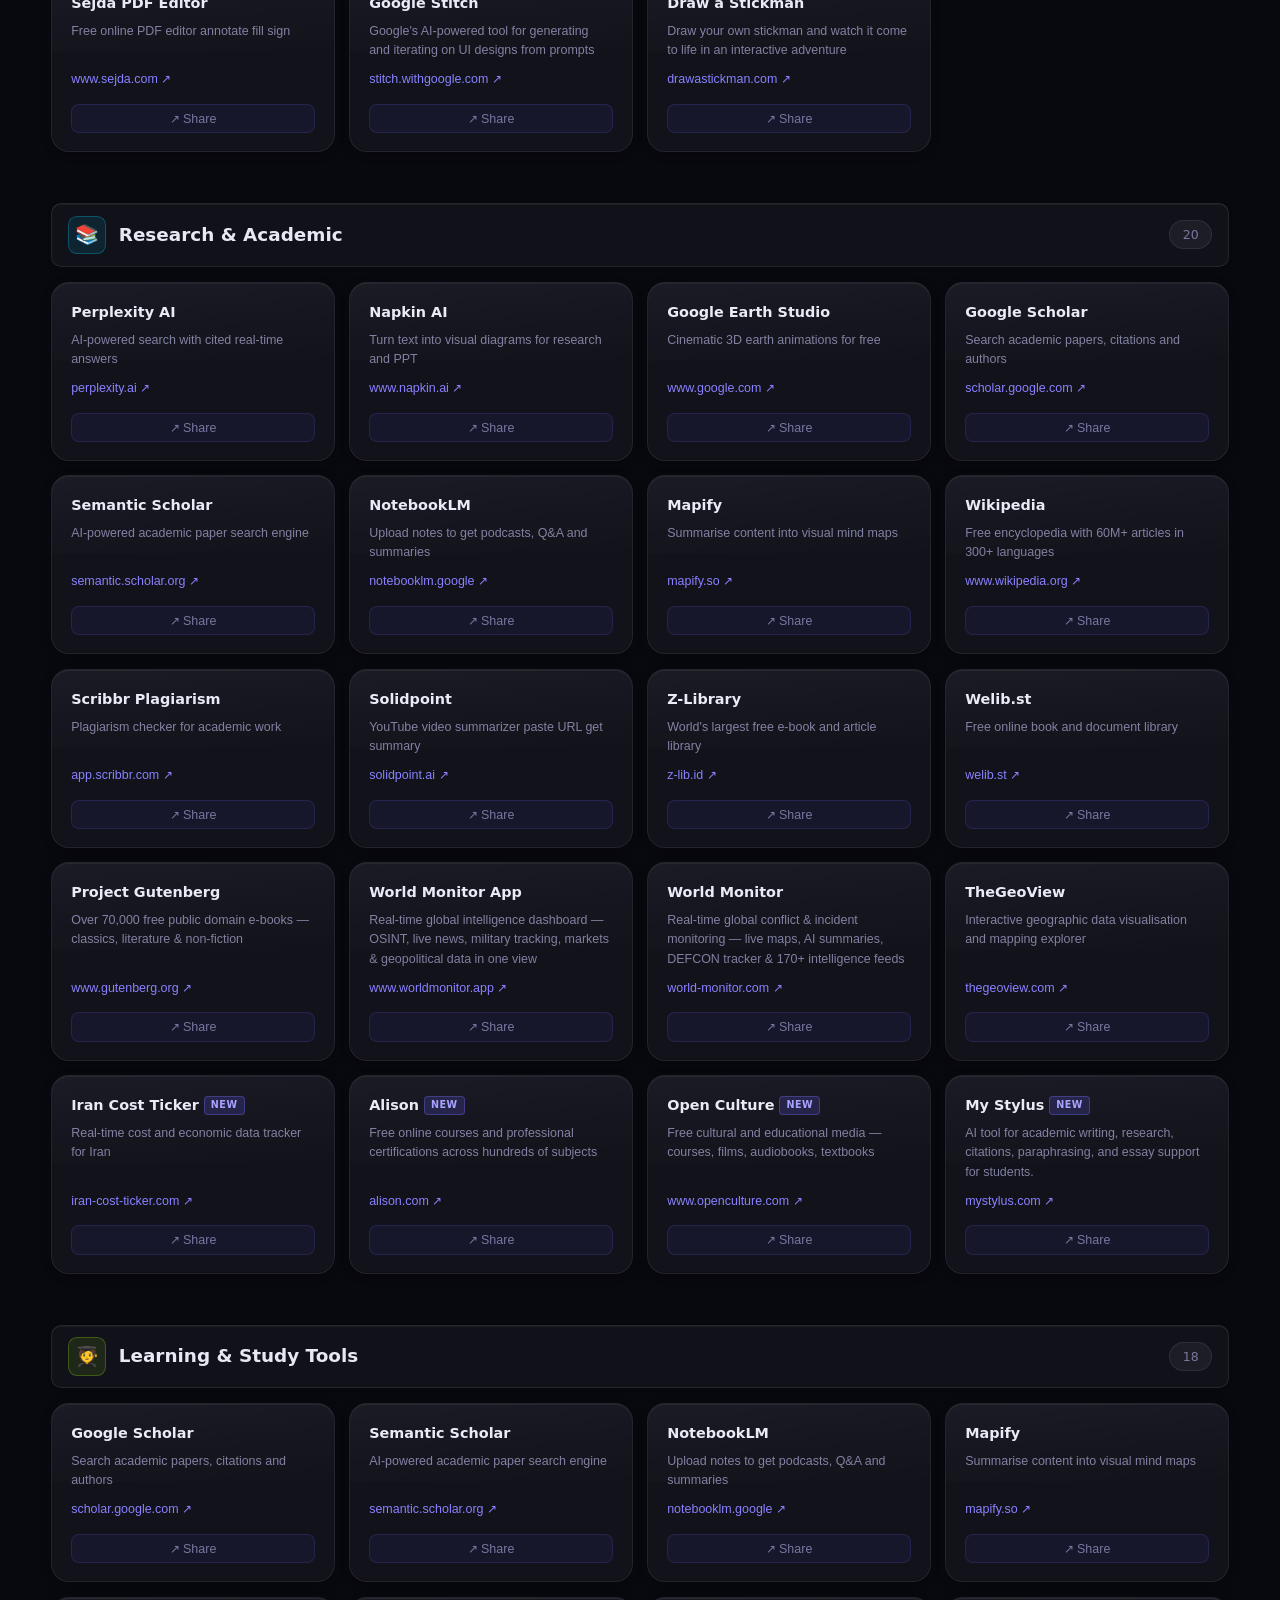
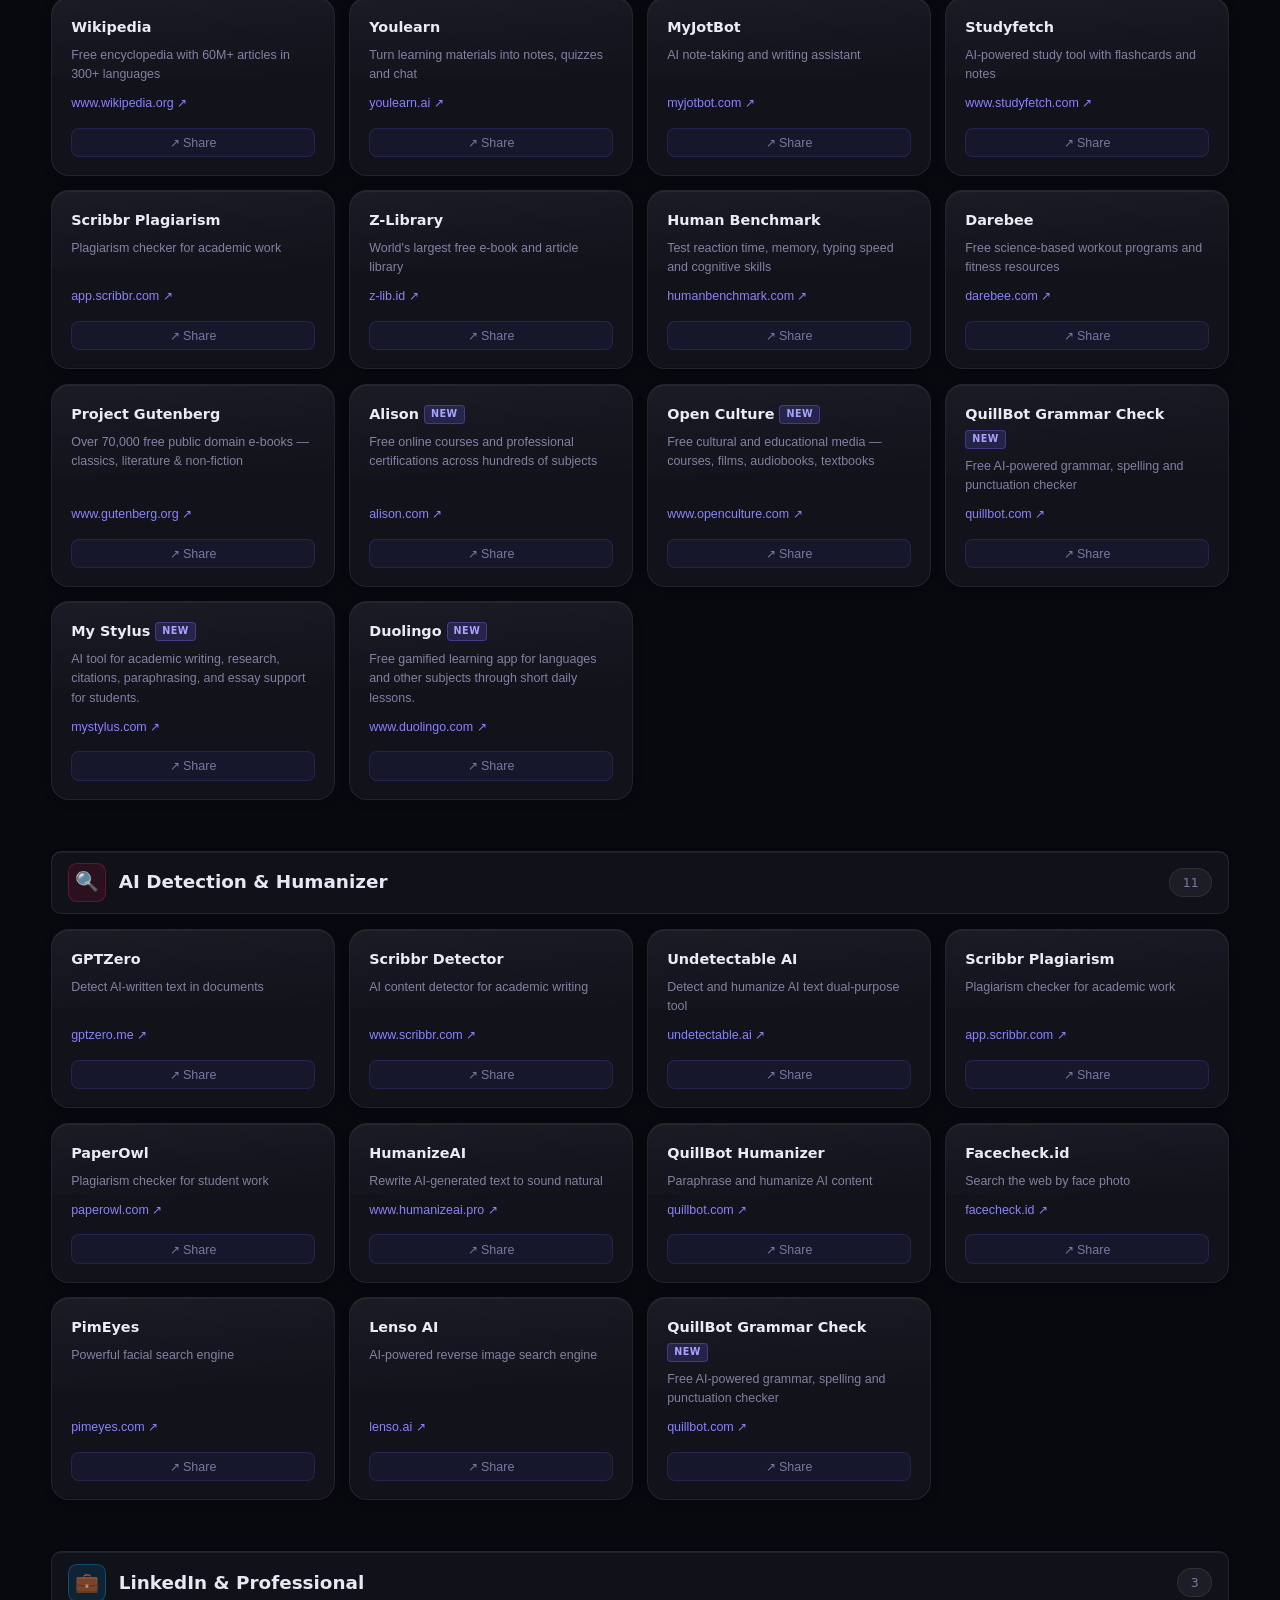
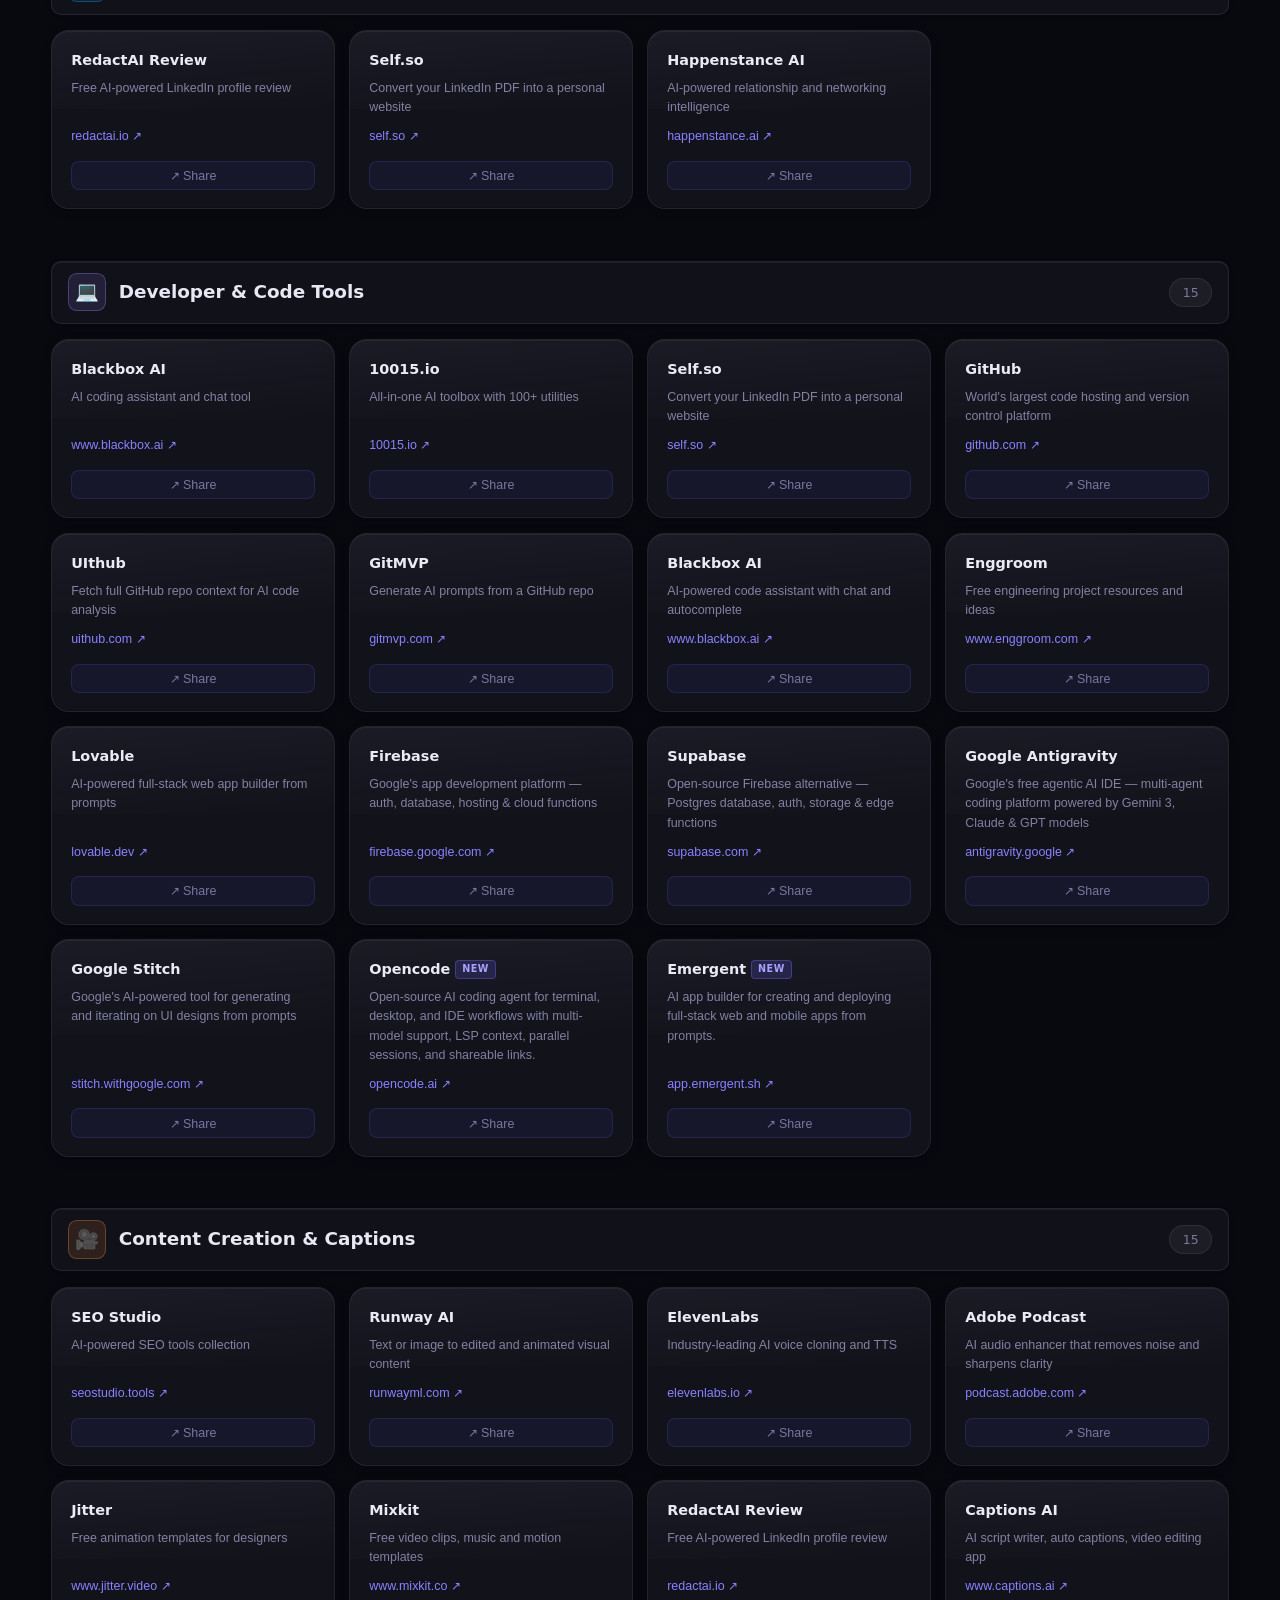
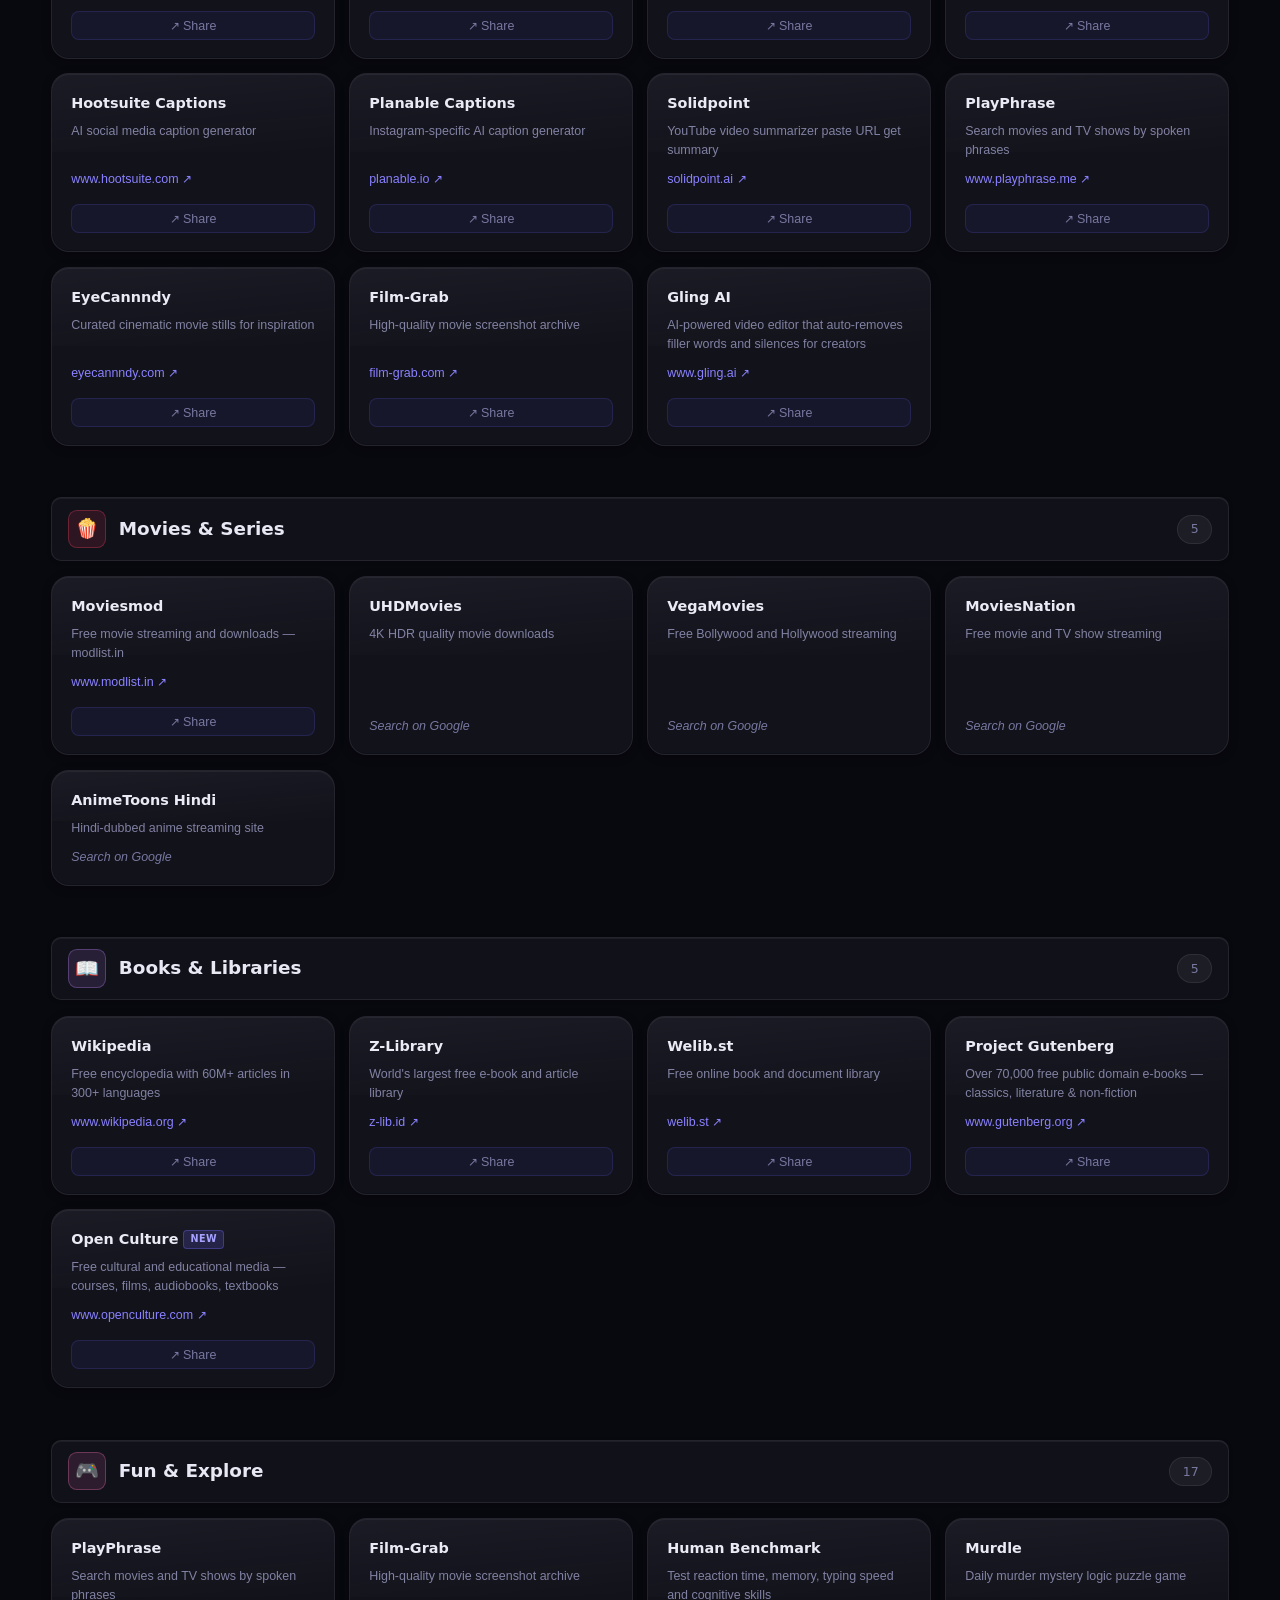
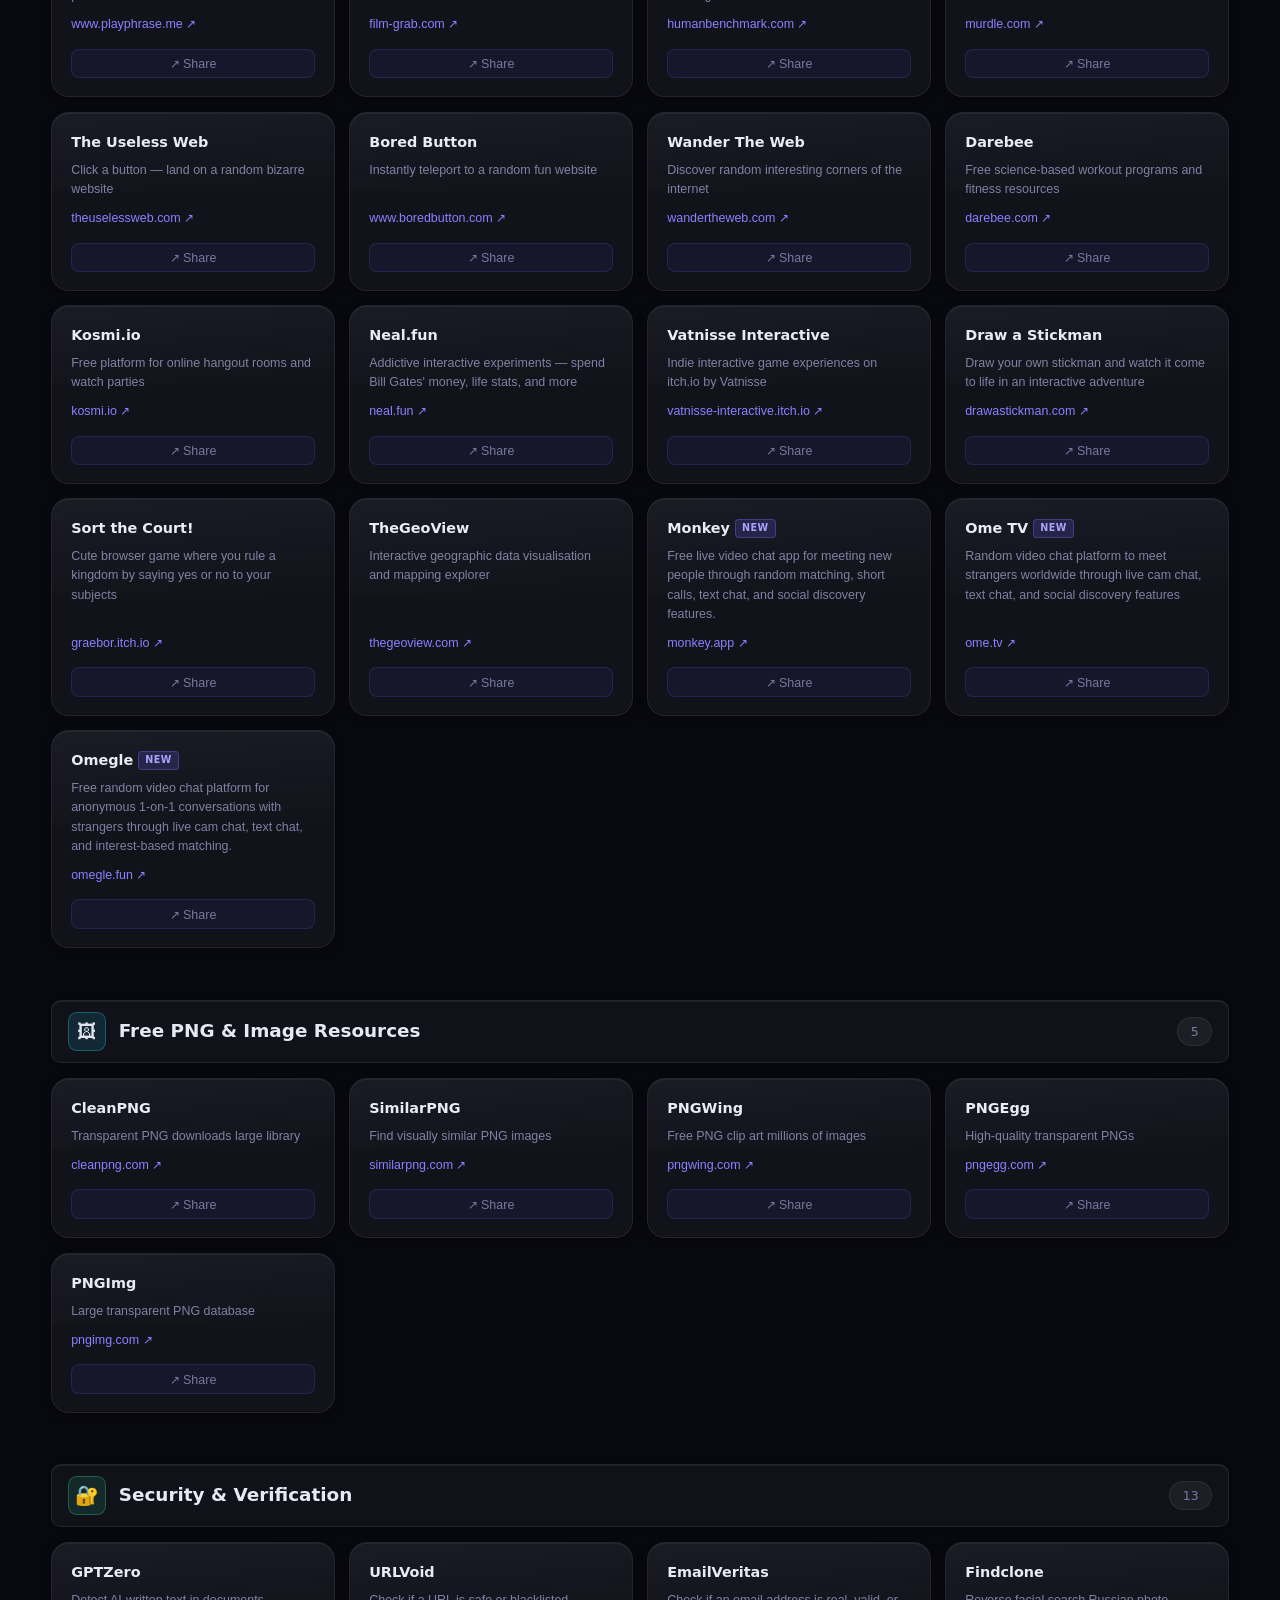
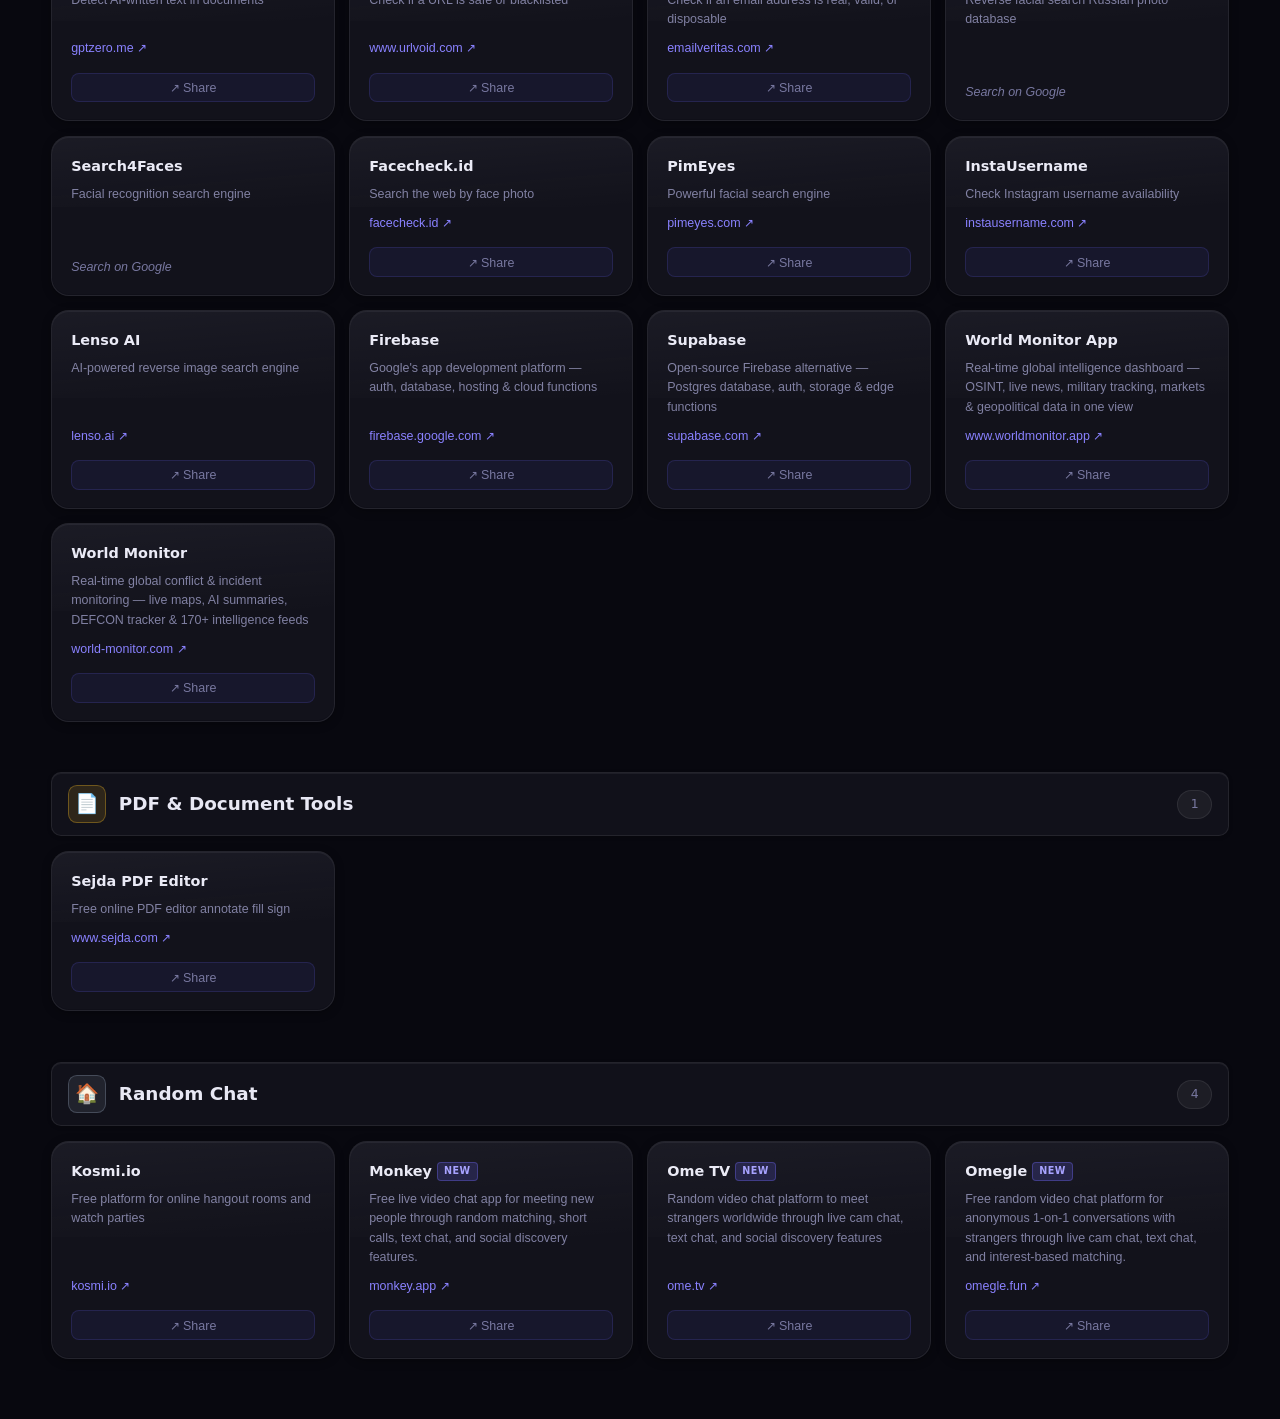
==== commit acf8361a: "Update index.html" ====
--- a/index.html
+++ b/index.html
@@ -5,7 +5,6 @@
   <meta name="viewport" content="width=device-width, initial-scale=1.0, viewport-fit=cover, user-scalable=no, maximum-scale=1"/>
   <meta name="description" content="Master Resource — 128+ AI tools, creative resources and dev utilities, properly categorised. Search and filter across AI assistants, design, research, development, streaming and more."/>
   <meta name="theme-color" content="#0a0a0f"/>
-  <meta http-equiv="Content-Security-Policy" content="default-src 'self'; script-src 'self' 'unsafe-inline'; style-src 'self' 'unsafe-inline' https://fonts.googleapis.com; font-src https://fonts.gstatic.com; connect-src https://winter-art-8e2b.anshtripathi872.workers.dev https://fonts.googleapis.com; img-src 'self' data: https:; frame-src 'none'; object-src 'none'; base-uri 'self';"/>
   <link rel="icon" href="data:image/svg+xml,<svg xmlns='http://www.w3.org/2000/svg' viewBox='0 0 32 32'><rect width='32' height='32' rx='8' fill='%230a0a0f'/><text x='16' y='22' font-size='20' text-anchor='middle' font-family='serif'>&#x26A1;</text></svg>"/>
   <title>Master Resource</title>
   <link rel="preconnect" href="https://fonts.googleapis.com"/>
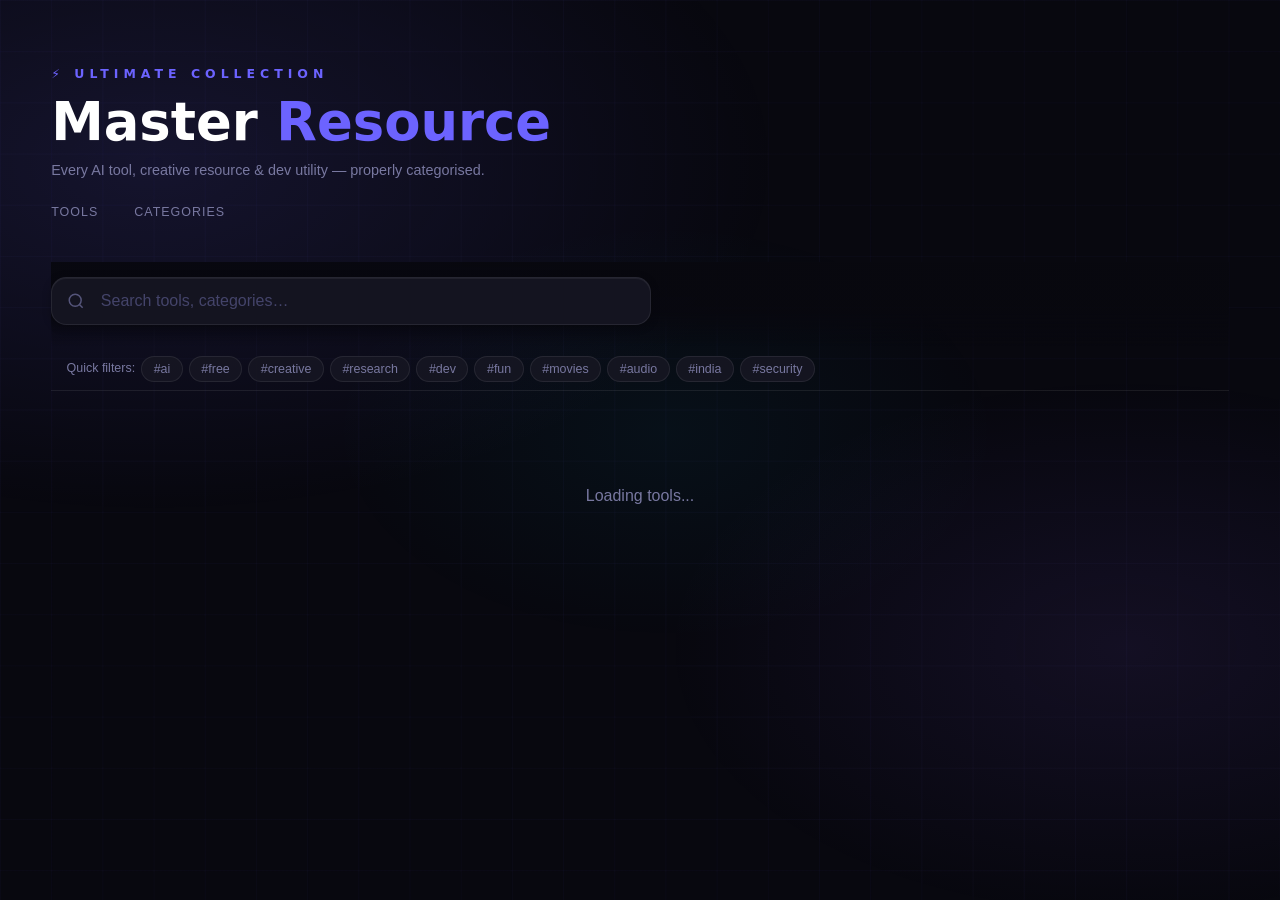
==== commit d73bdd80: "Add Supabase script to index.html" ====
--- a/index.html
+++ b/index.html
@@ -5,6 +5,7 @@
   <meta name="viewport" content="width=device-width, initial-scale=1.0, viewport-fit=cover, user-scalable=no, maximum-scale=1"/>
   <meta name="description" content="Master Resource — 128+ AI tools, creative resources and dev utilities, properly categorised. Search and filter across AI assistants, design, research, development, streaming and more."/>
   <meta name="theme-color" content="#0a0a0f"/>
+  <meta http-equiv="Content-Security-Policy" content="default-src 'self'; script-src 'self' 'unsafe-inline'; style-src 'self' 'unsafe-inline' https://fonts.googleapis.com; font-src https://fonts.gstatic.com; connect-src 'self' https://winter-art-8e2b.anshtripathi872.workers.dev https://fonts.googleapis.com; img-src 'self' data: https:; frame-src 'none'; object-src 'none'; base-uri 'self';"/>
   <link rel="icon" href="data:image/svg+xml,<svg xmlns='http://www.w3.org/2000/svg' viewBox='0 0 32 32'><rect width='32' height='32' rx='8' fill='%230a0a0f'/><text x='16' y='22' font-size='20' text-anchor='middle' font-family='serif'>&#x26A1;</text></svg>"/>
   <title>Master Resource</title>
   <link rel="preconnect" href="https://fonts.googleapis.com"/>
@@ -70,6 +71,7 @@
 <button id="topbtn" onclick="window.scrollTo({top:0,behavior:'smooth'})">&#8593;</button>
 <div id="toast"></div>
 
+<script src="https://cdn.jsdelivr.net/npm/@supabase/supabase-js@2"></script>
 <script src="app.js"></script>
 </body>
 </html>
--- a/styles.css
+++ b/styles.css
@@ -97,10 +97,48 @@
   box-shadow:0 0 0 3px rgba(108,99,255,0.12),inset 0 1px 0 var(--g-shine);
 }
 input[type=search]::placeholder{color:#44446a;}
-input[type=search]::-webkit-search-cancel-button{-webkit-appearance:none;}
-
-/* ── Category filter buttons — solid, no backdrop-filter ── */
-.fwrap{display:flex;flex-wrap:wrap;gap:clamp(4px,.6vw,8px);}
+input[type=search]::-webkit-search-decoration{-webkit-appearance:none;}
+
+/* ── Category filter panel ── */
+.fwrap-outer{width:100%;position:relative;}
+.fwrap{
+  display:flex;flex-wrap:wrap;
+  gap:clamp(4px,.6vw,8px);
+  overflow:hidden;
+  max-height:calc(3 * (clamp(26px,2.6vw,36px) + clamp(4px,.6vw,8px)));
+  transition:max-height .38s cubic-bezier(.4,0,.2,1);
+}
+.fwrap.expanded{max-height:600px;}
+
+/* Mobile: switch to CSS grid so every button is exactly equal width */
+@media(max-width:600px){
+  .fwrap{
+    display:grid;
+    grid-template-columns:repeat(3,1fr);
+    gap:6px;
+  }
+  .fb{
+    white-space:normal;
+    text-align:center;
+    width:100%;
+    padding:7px 4px;
+    font-size:.68rem;
+    line-height:1.3;
+  }
+}
+
+.fb-showmore{
+  background:rgba(108,99,255,.12);
+  border:1px solid rgba(108,99,255,.38);color:#b8b4ff;
+  padding:clamp(5px,.7vw,10px) clamp(10px,1.3vw,18px);
+  border-radius:100px;font-size:var(--t-xs);
+  font-family:'DM Sans',-apple-system,sans-serif;
+  cursor:pointer;white-space:nowrap;
+  -webkit-tap-highlight-color:transparent;
+  transition:background .15s,border-color .15s,color .15s;
+  width:100%;margin-top:6px;text-align:center;
+}
+.fb-showmore:hover{background:rgba(108,99,255,.2);border-color:rgba(108,99,255,.55);}
 .fb{
   background:rgba(22,22,34,0.92);
   border:1px solid var(--g-bdr);color:var(--mute);
@@ -411,6 +449,10 @@
   .modal-box{padding:20px;}
   .modal-actions{flex-direction:column;}
   .modal-submit,.modal-cancel{width:100%;}
+  .ctrl{flex-direction:column;gap:8px;}
+  .sw{flex:none;width:100%;max-width:100%;}
+  .fwrap-outer,.fwrap{width:100%;}
+  .fb-showmore{border-radius:8px;}
 }
 
 /* ── Touch targets ── */
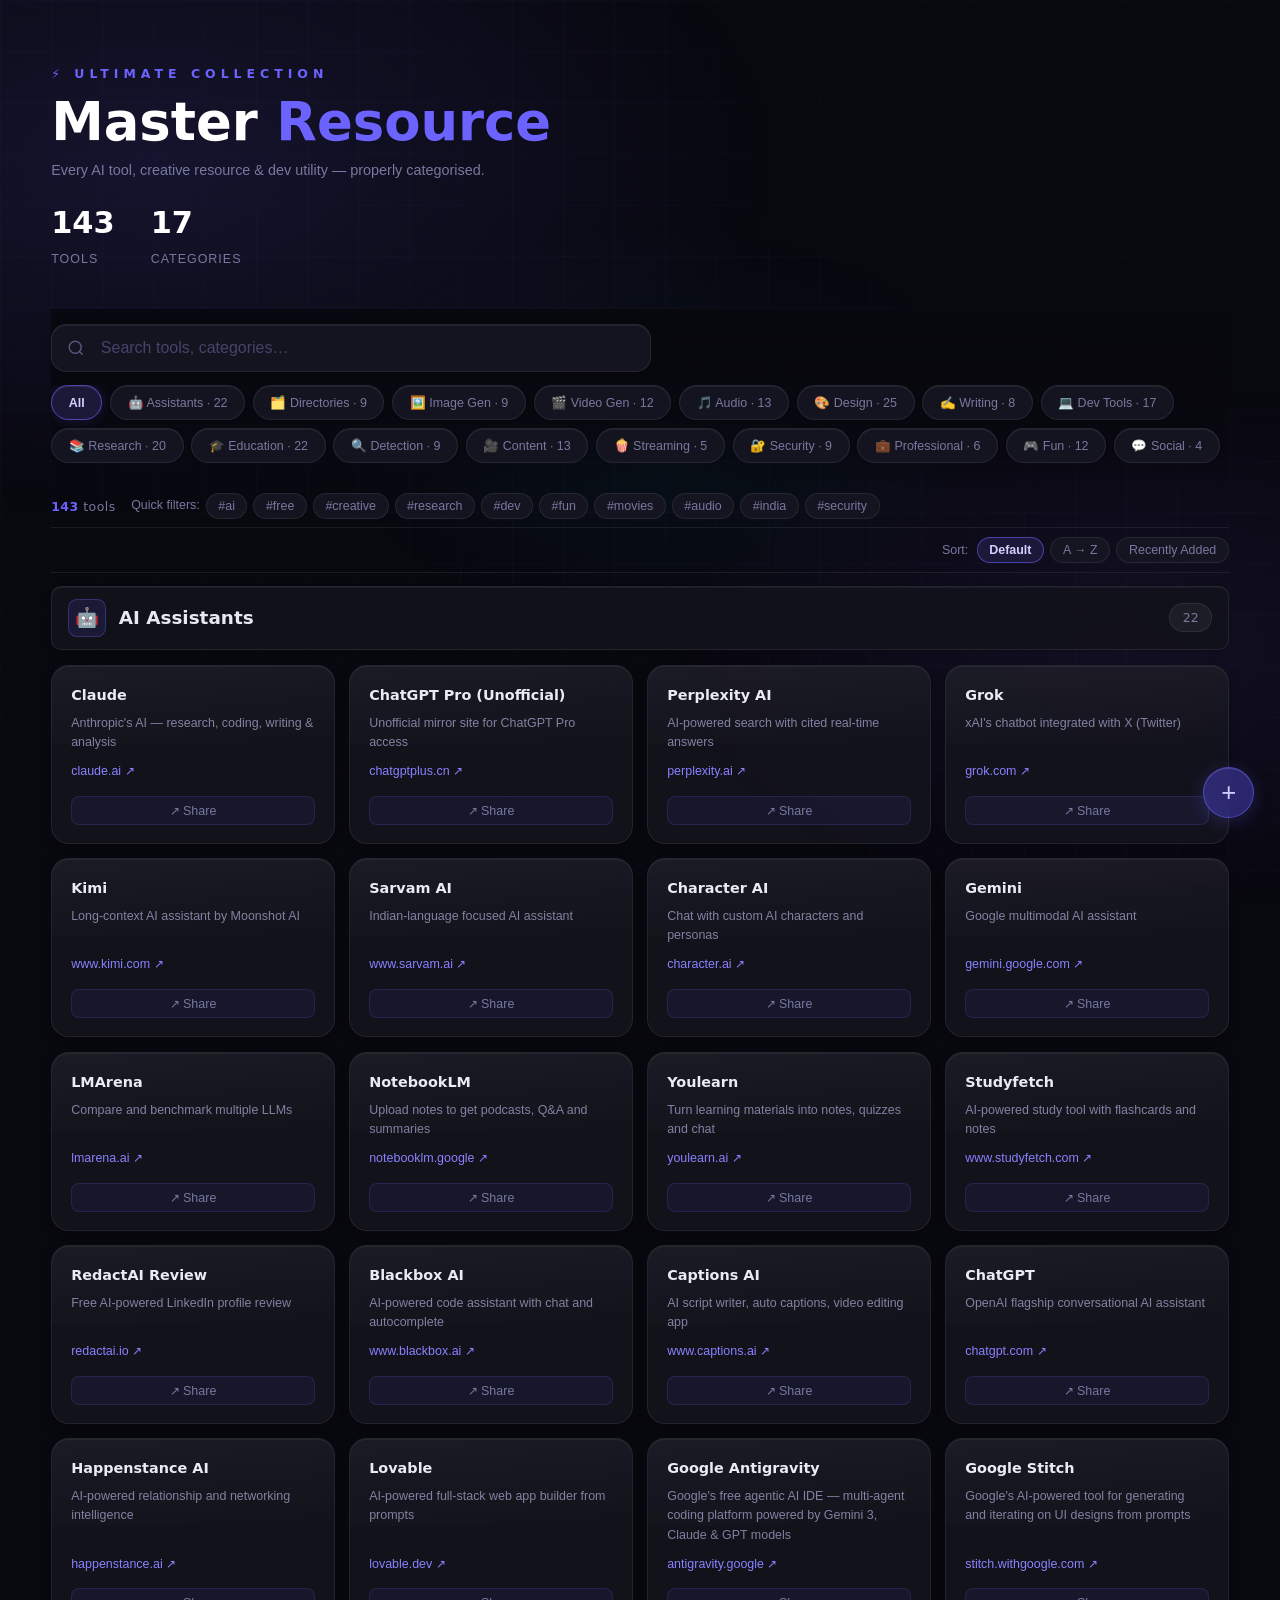
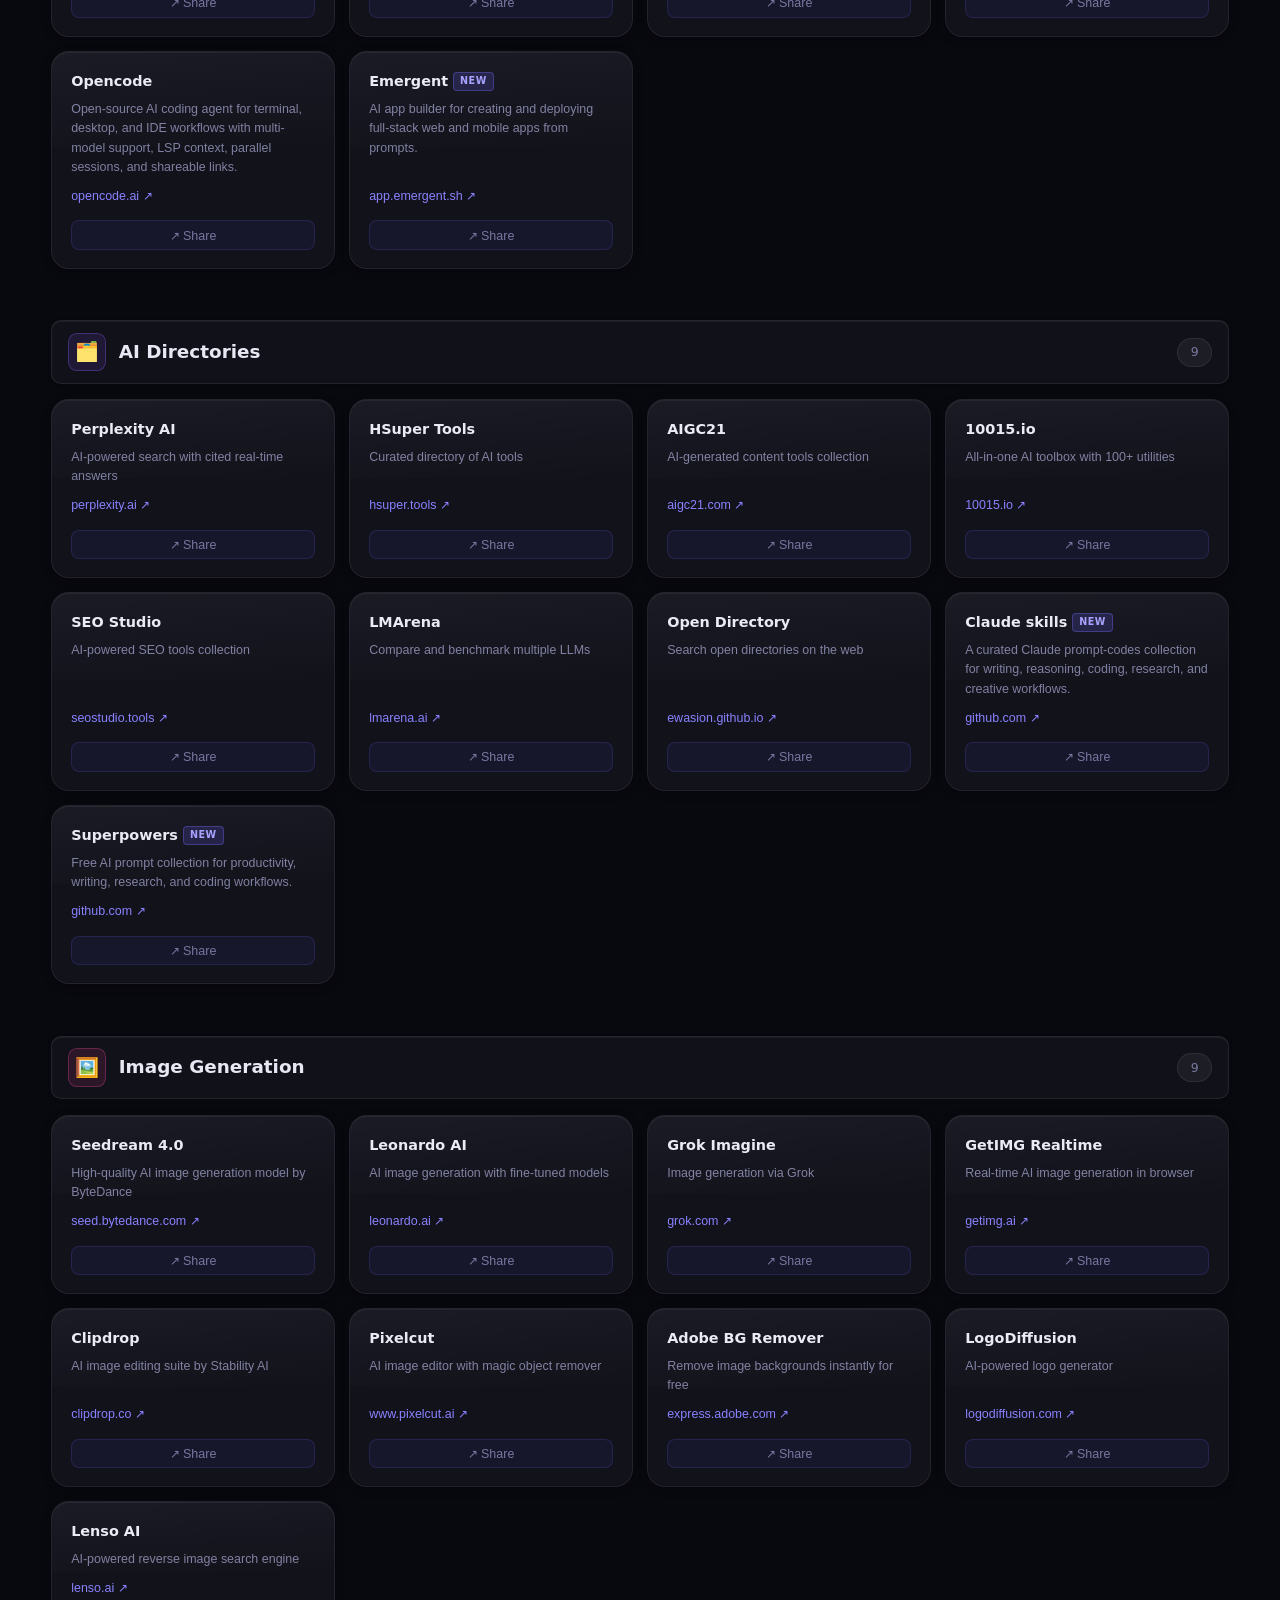
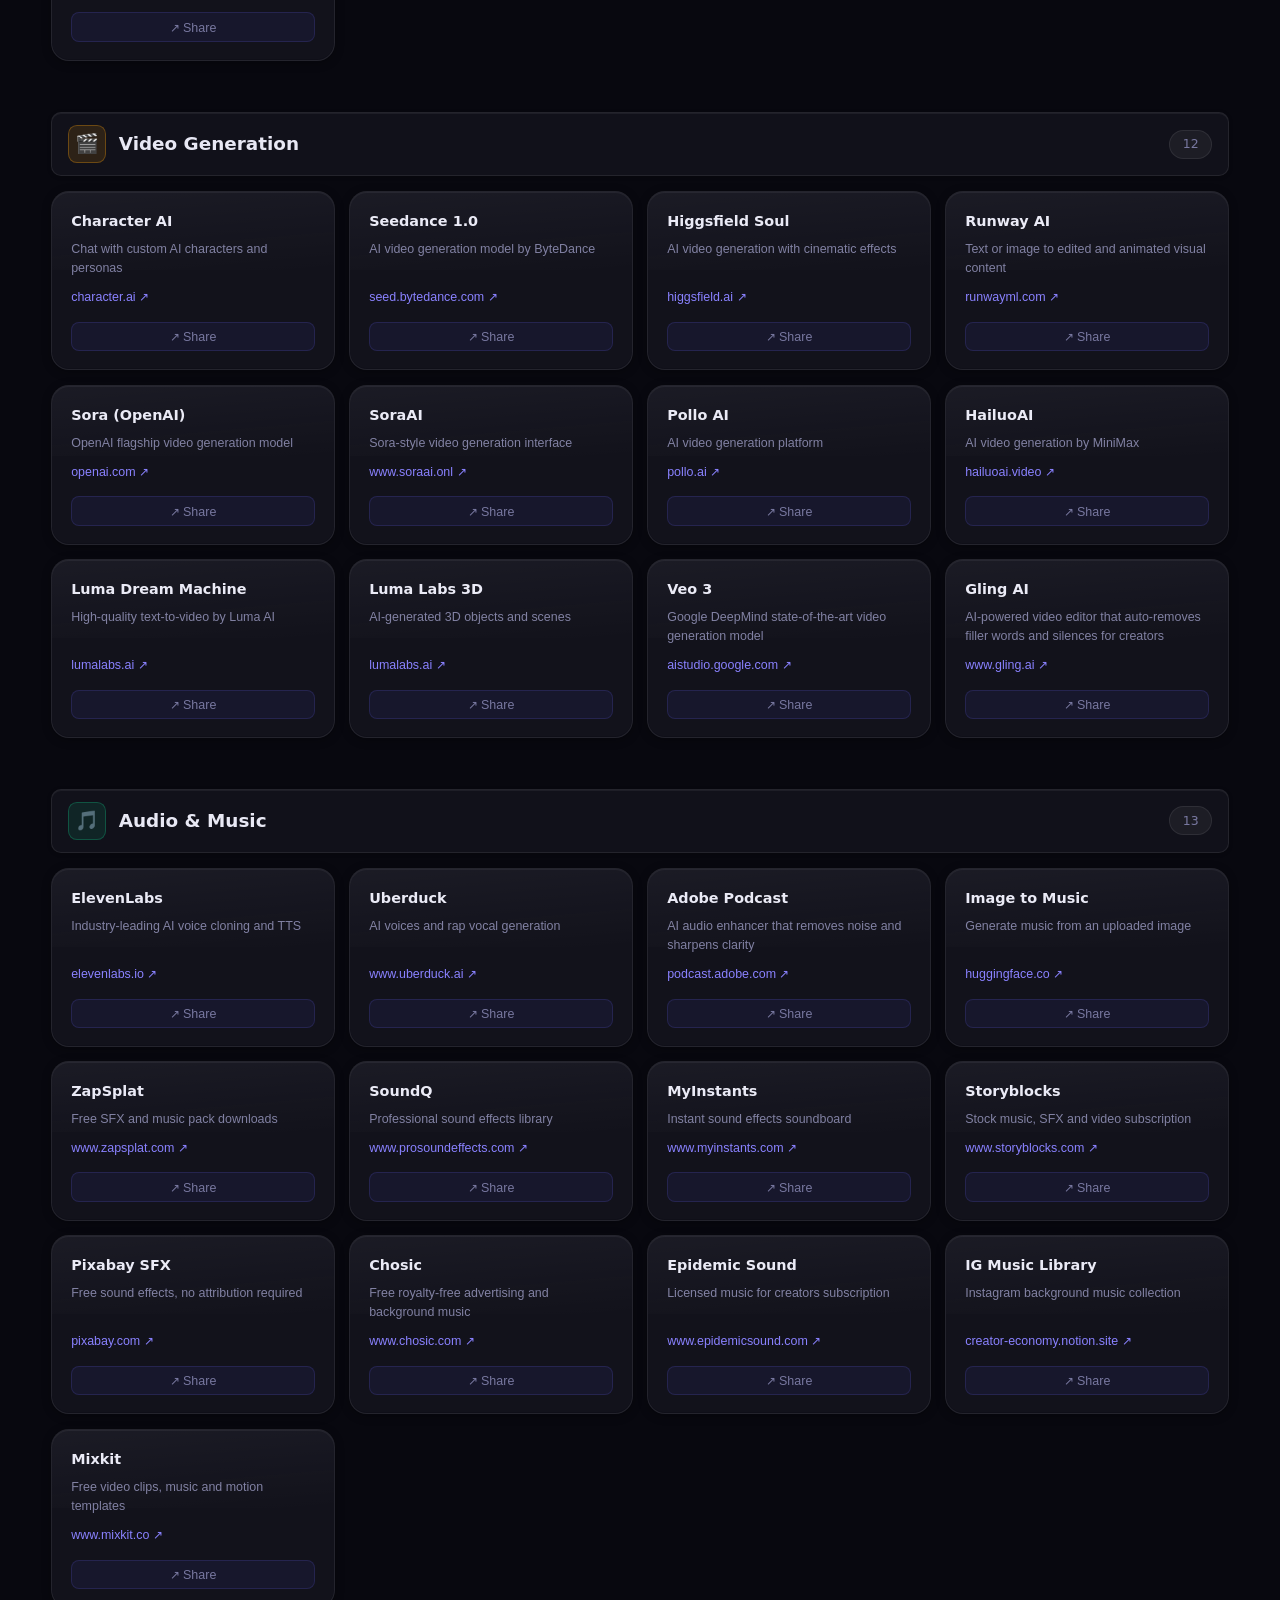
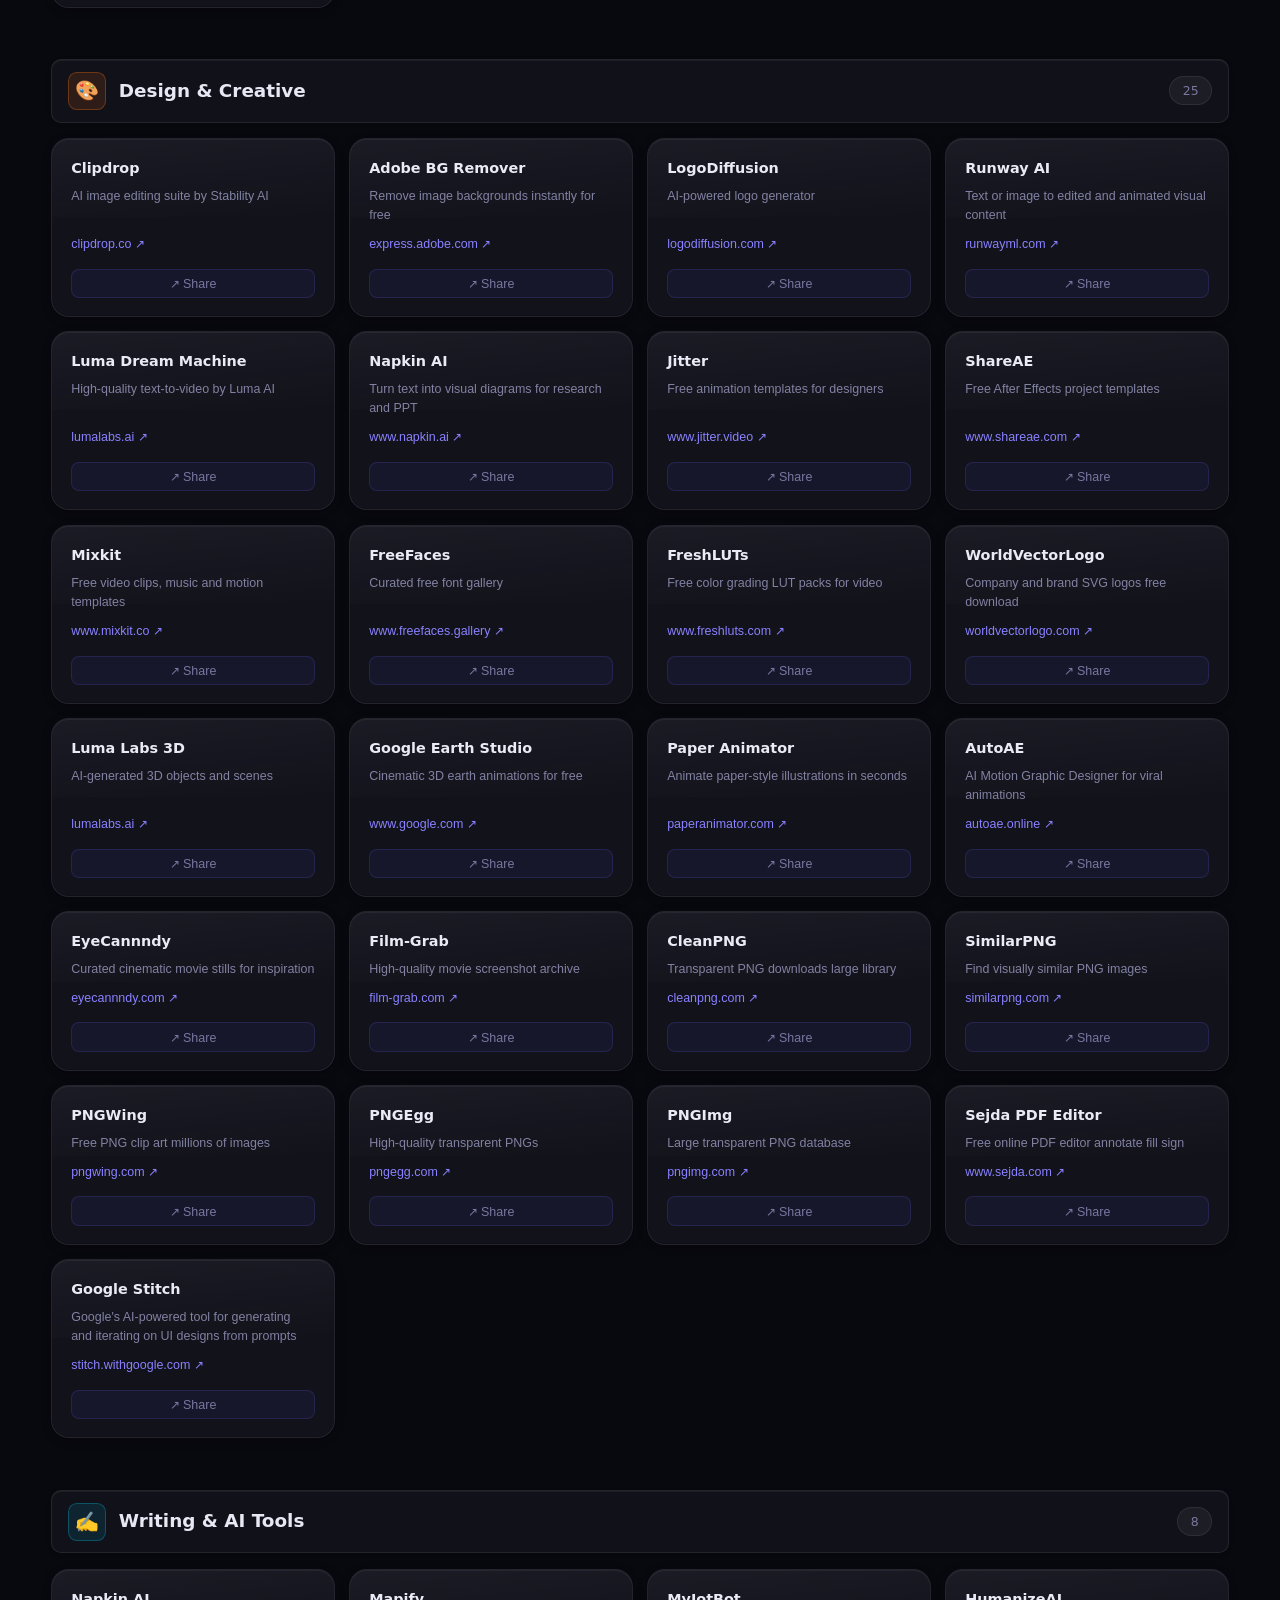
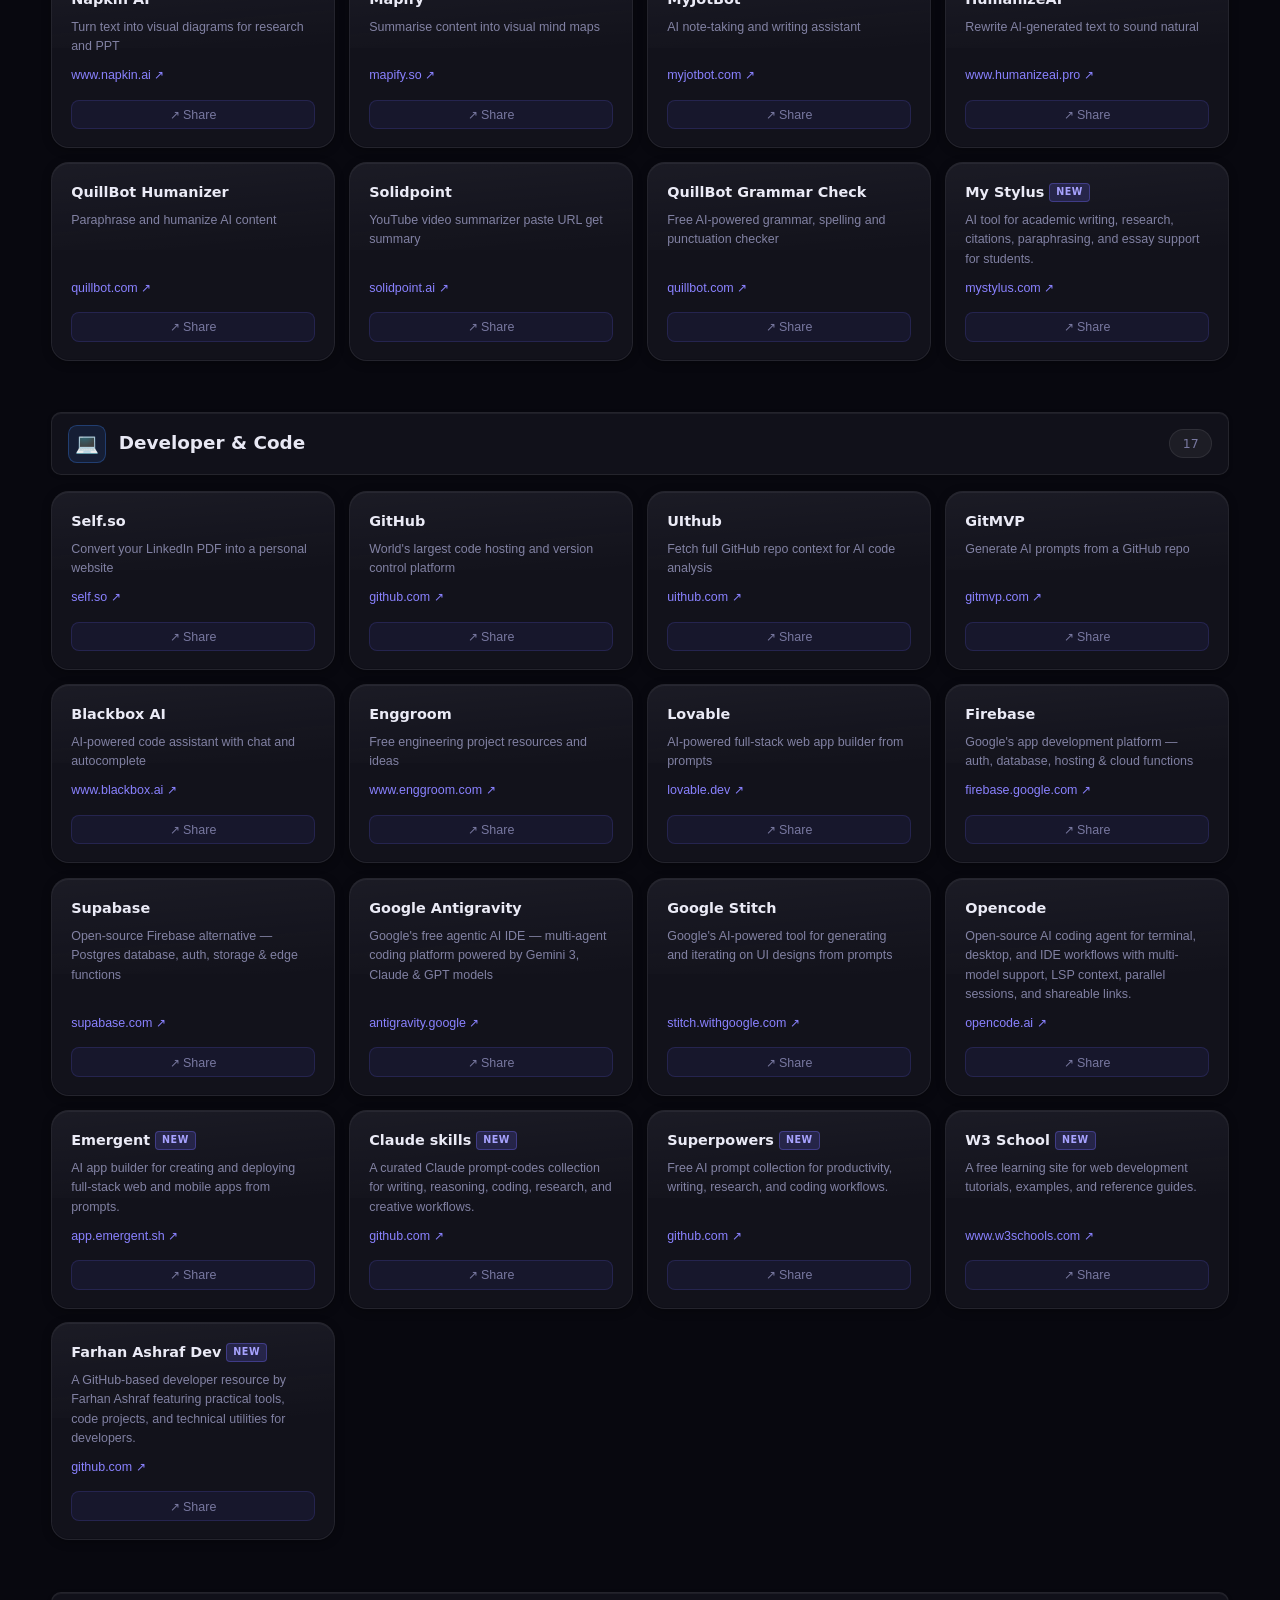
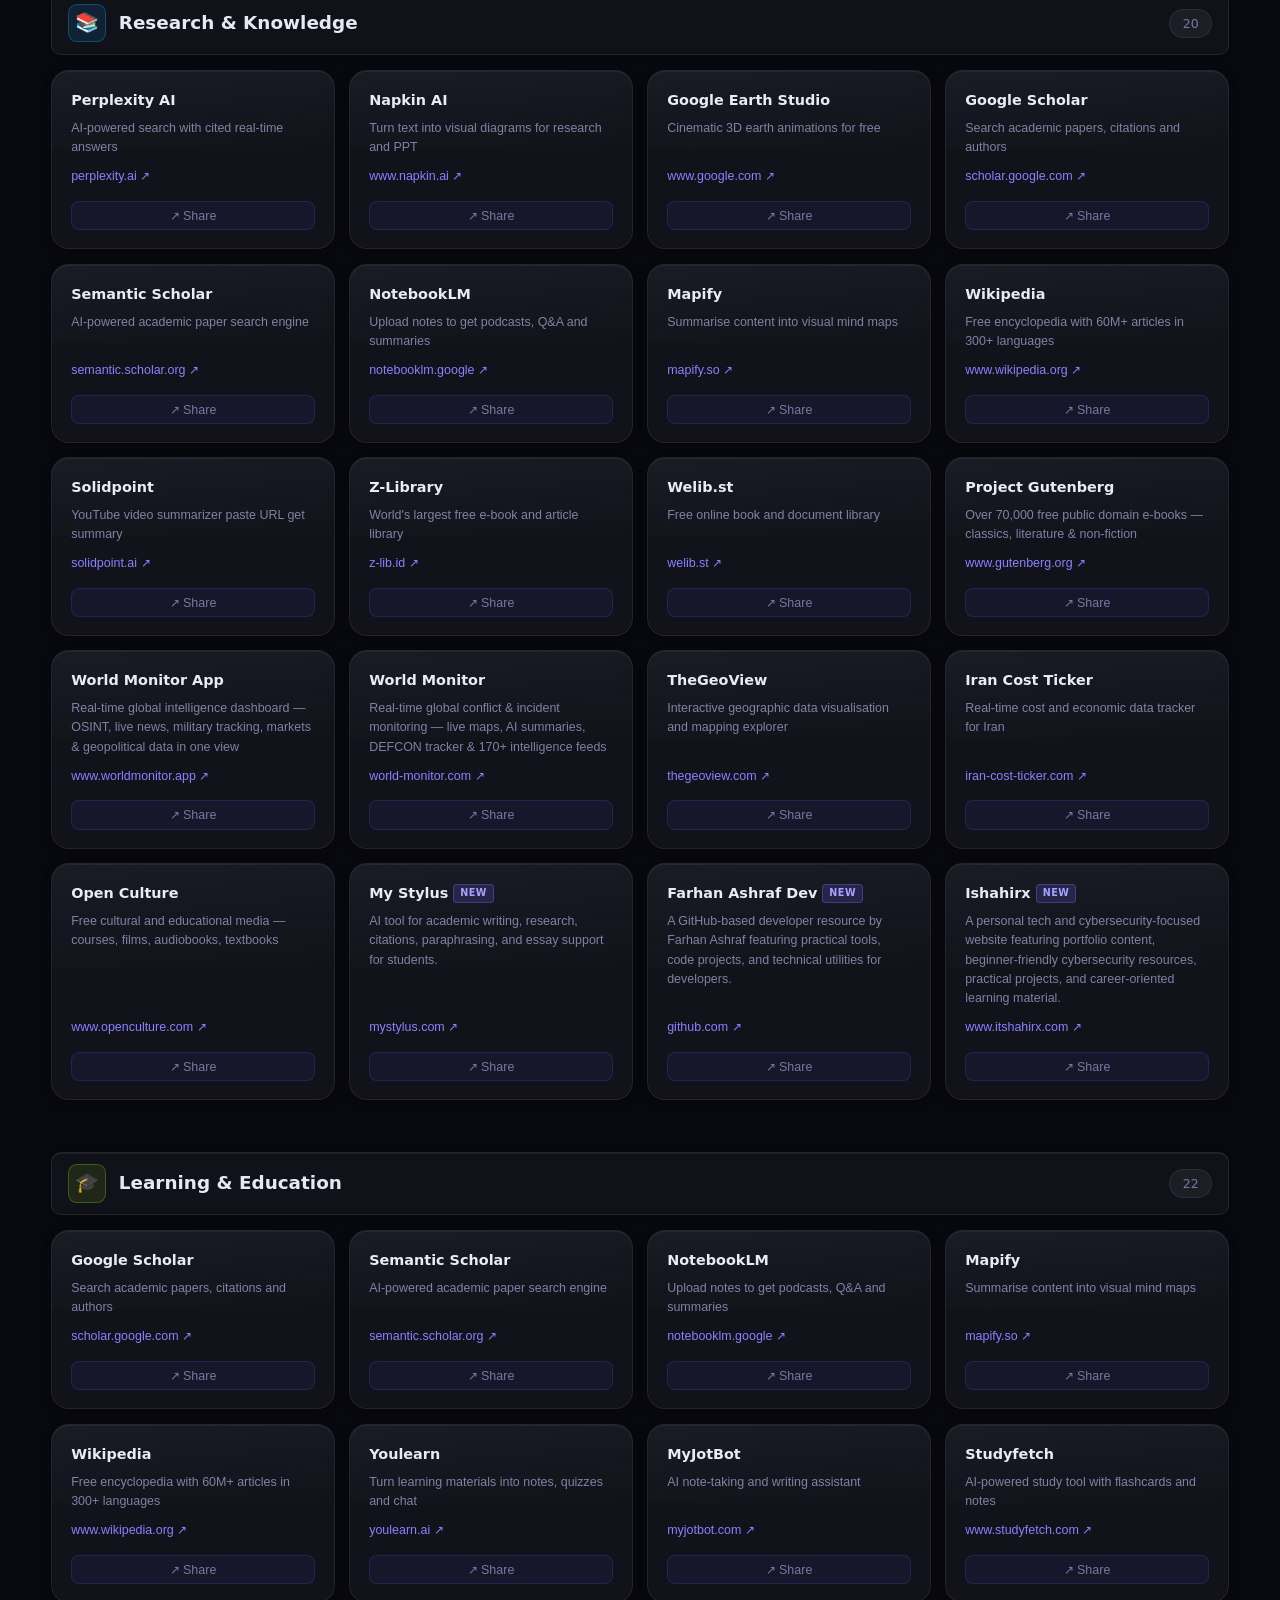
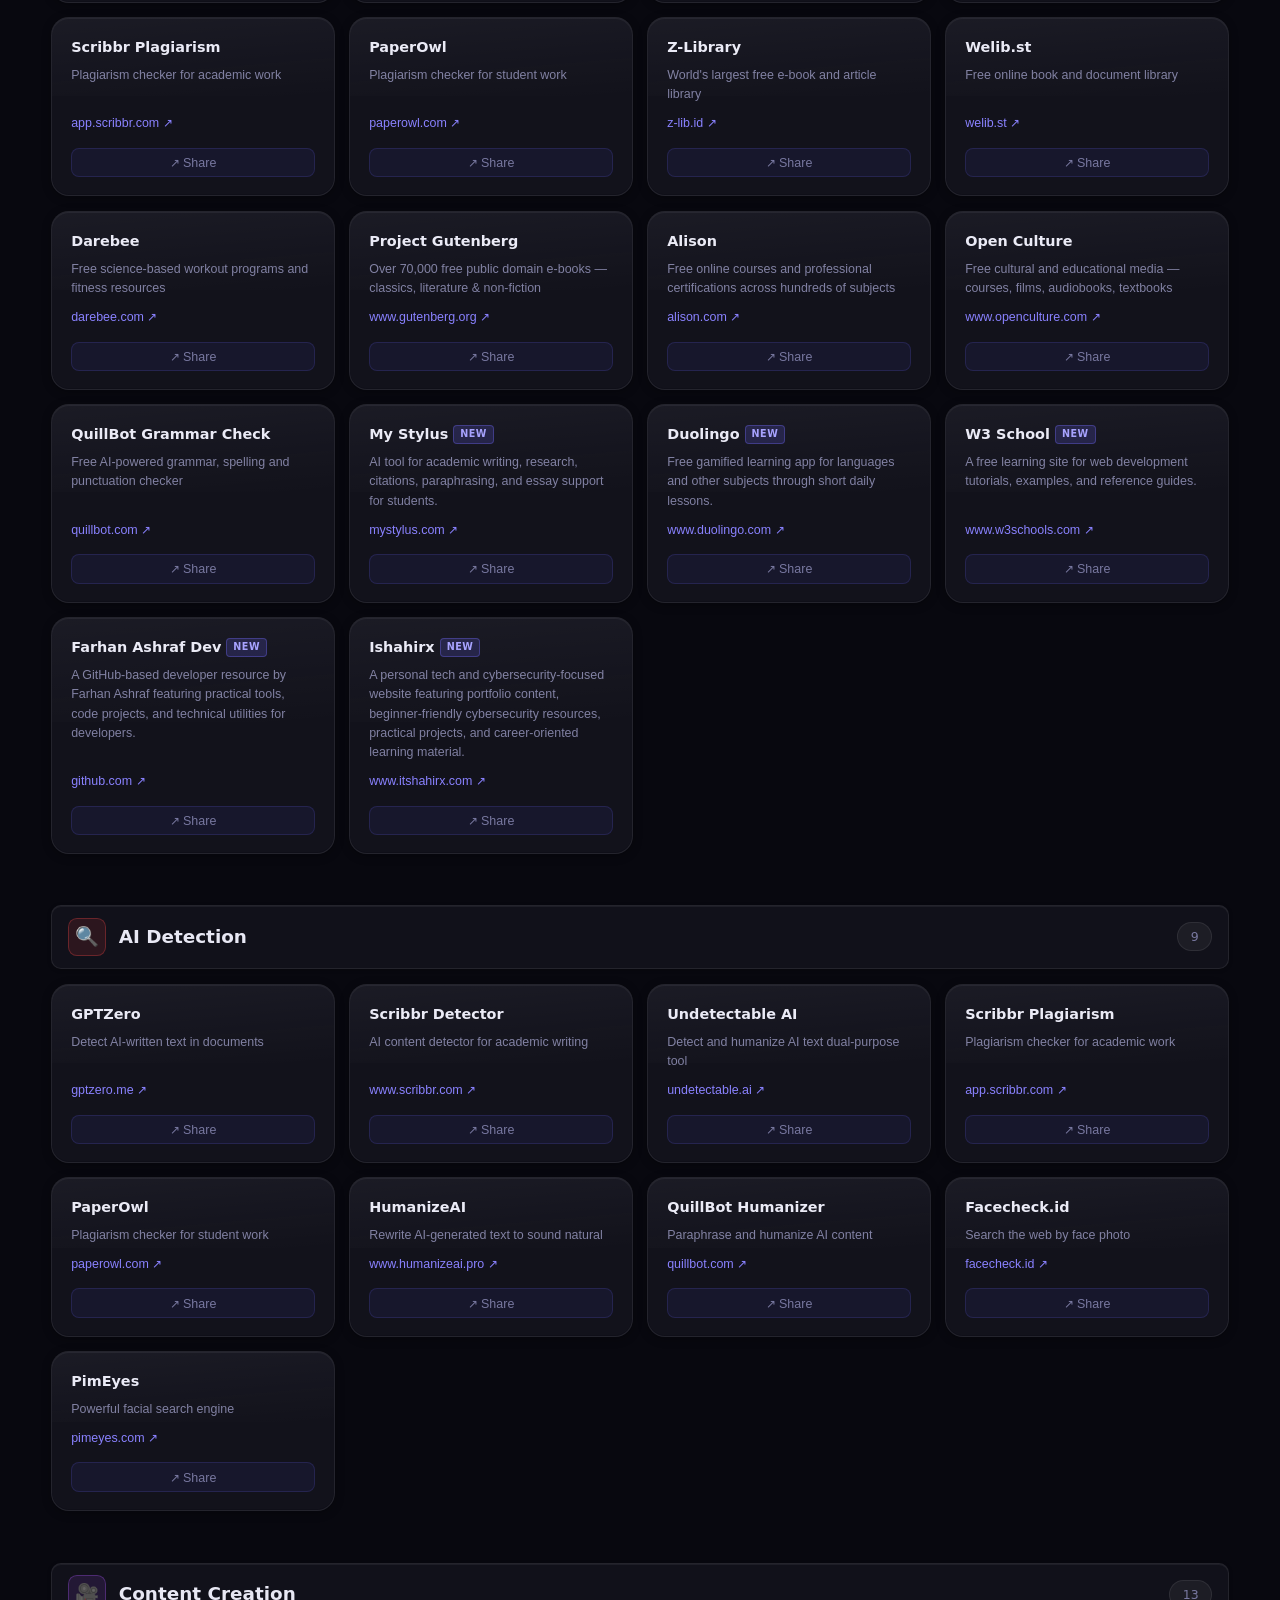
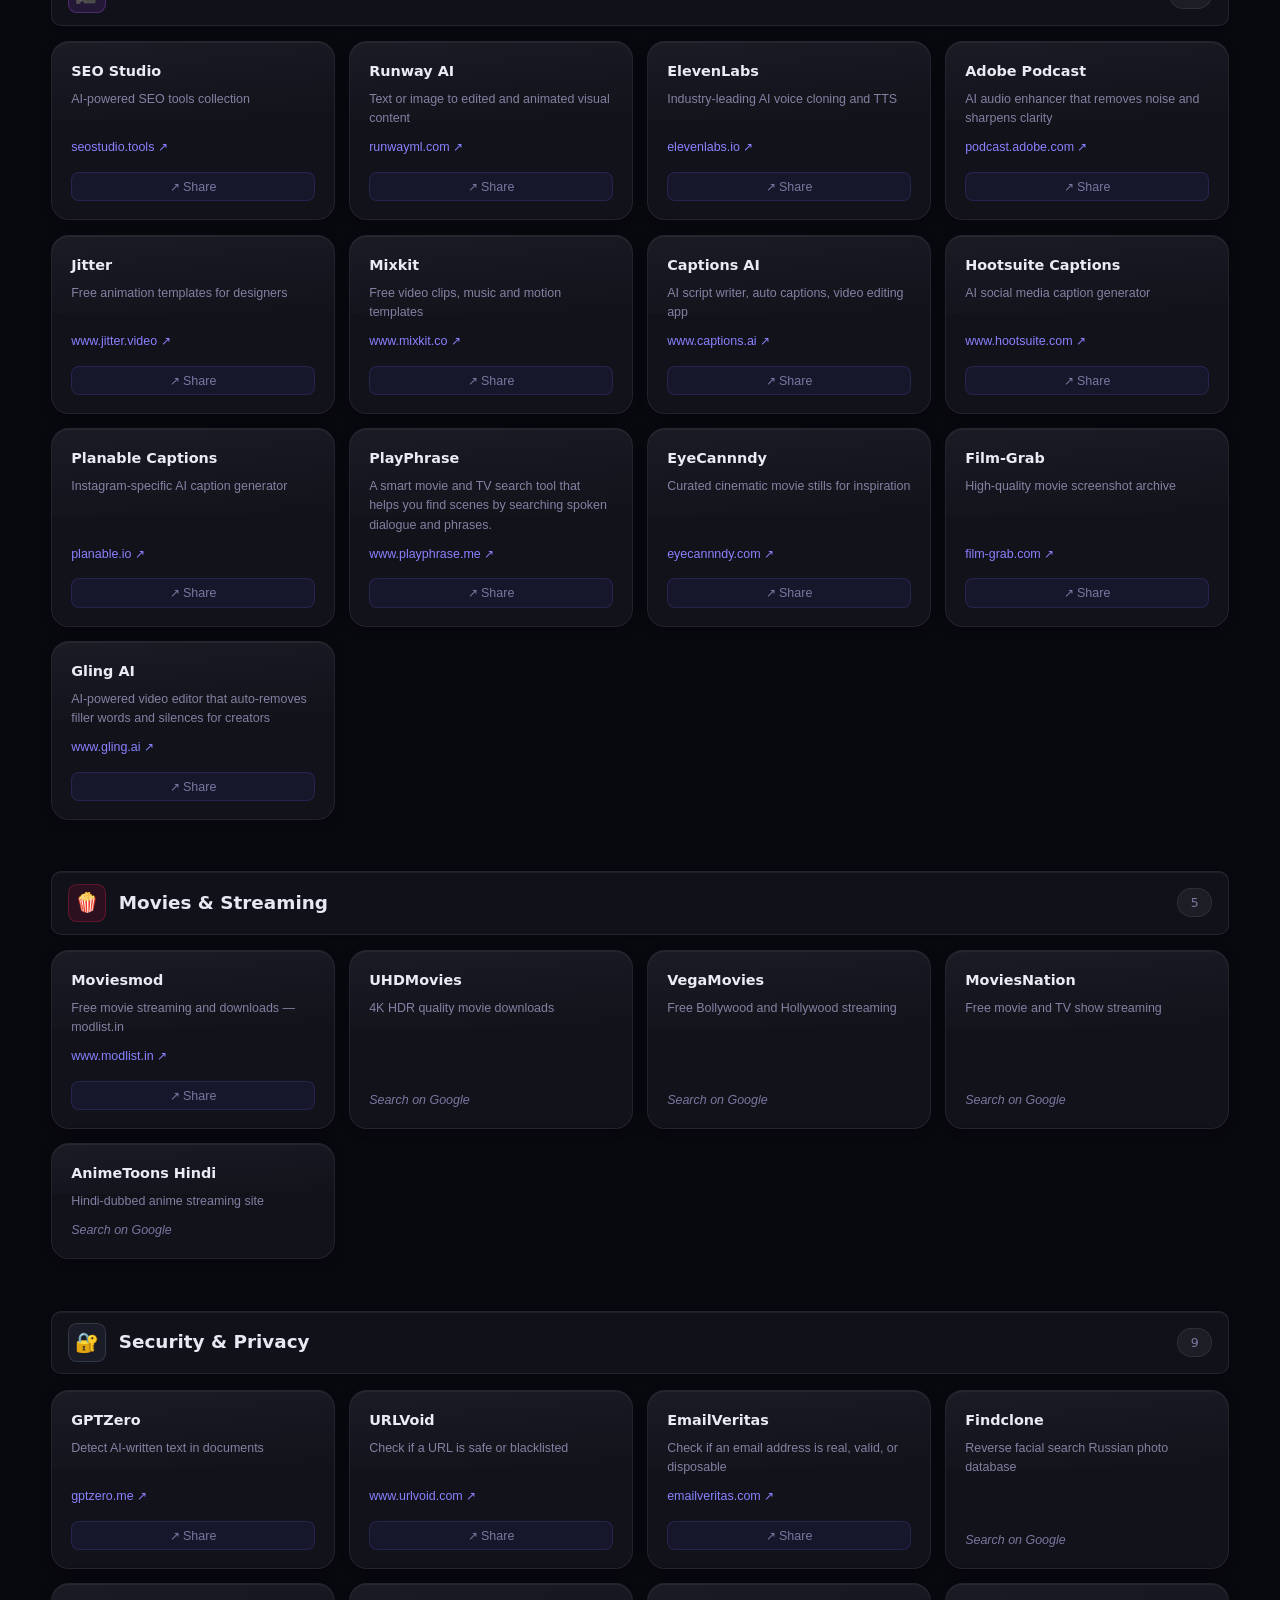
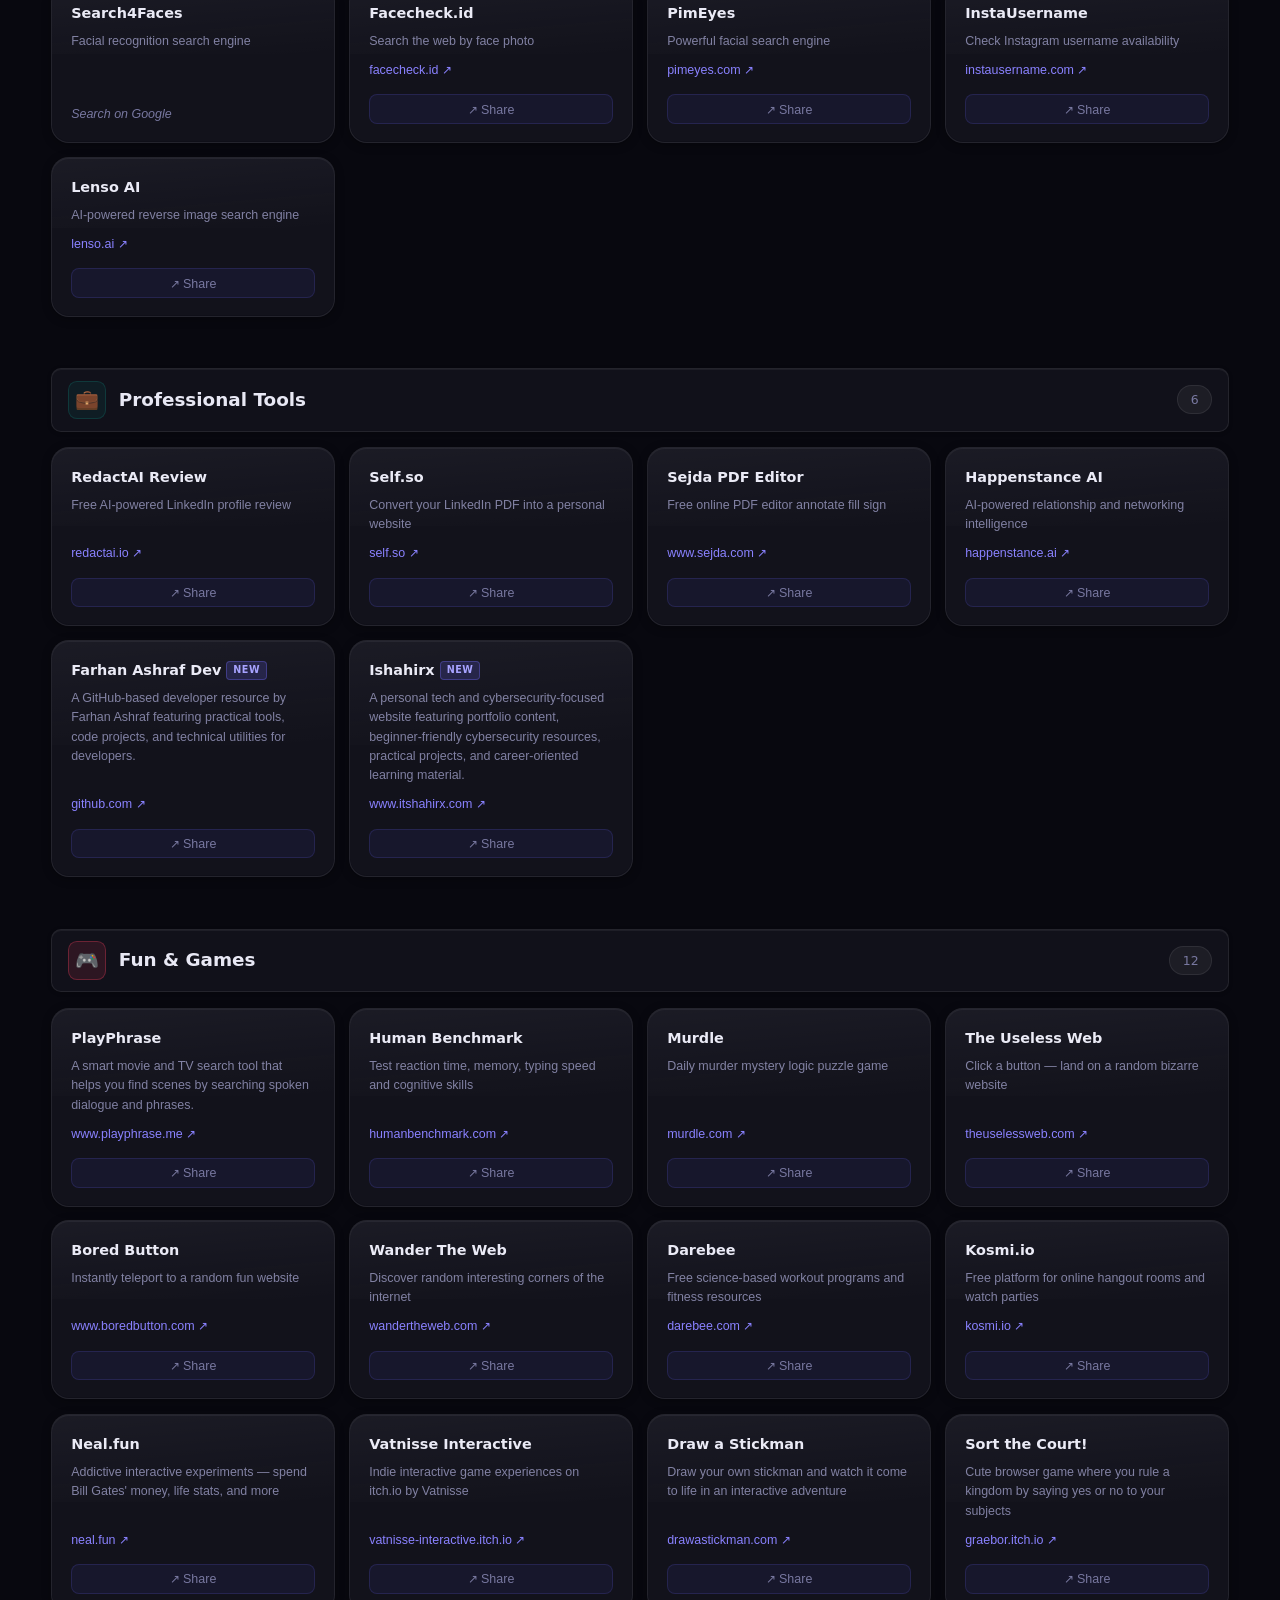
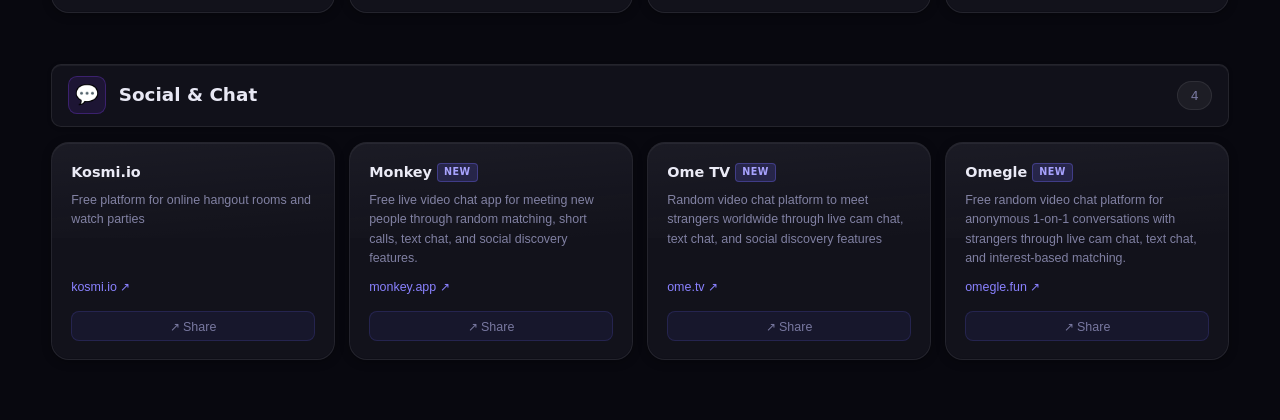
==== commit 2519feb5: "Add files via upload" ====
--- a/index.html
+++ b/index.html
@@ -71,7 +71,6 @@
 <button id="topbtn" onclick="window.scrollTo({top:0,behavior:'smooth'})">&#8593;</button>
 <div id="toast"></div>
 
-<script src="https://cdn.jsdelivr.net/npm/@supabase/supabase-js@2"></script>
 <script src="app.js"></script>
 </body>
 </html>
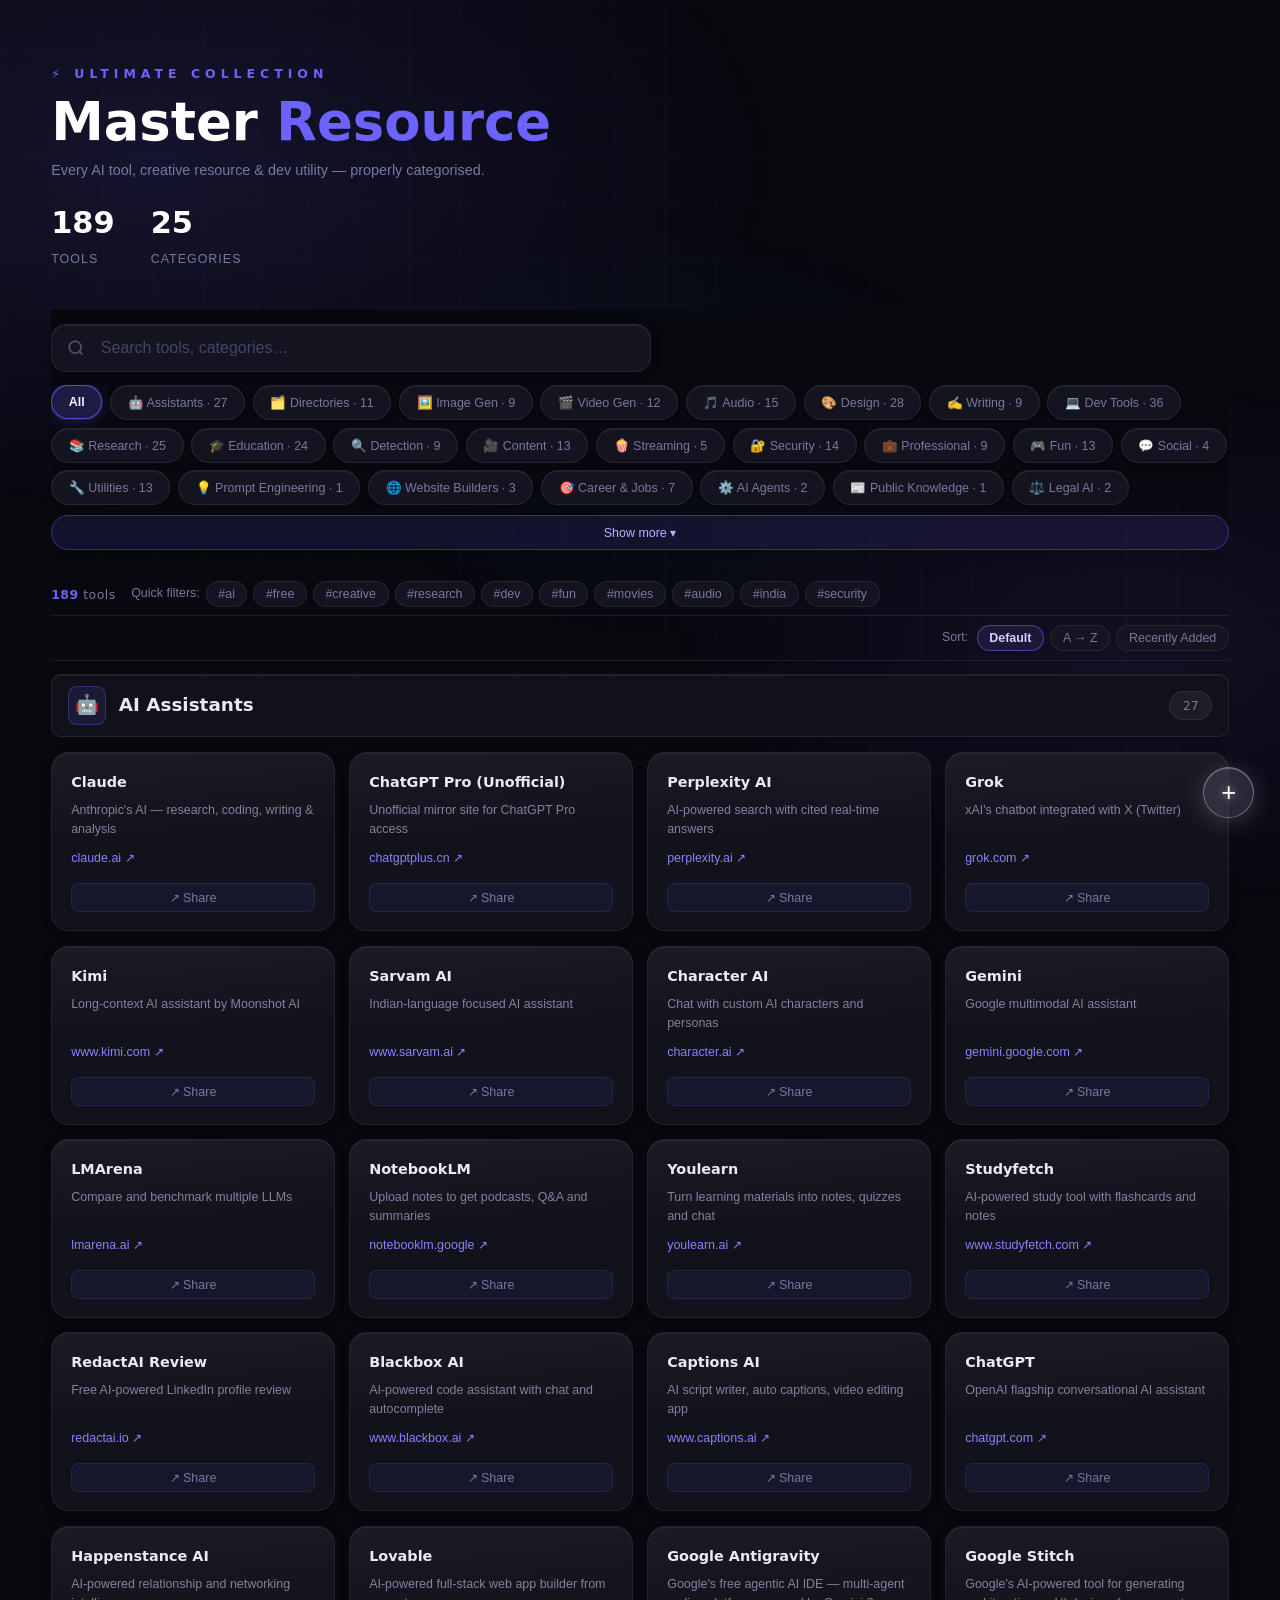
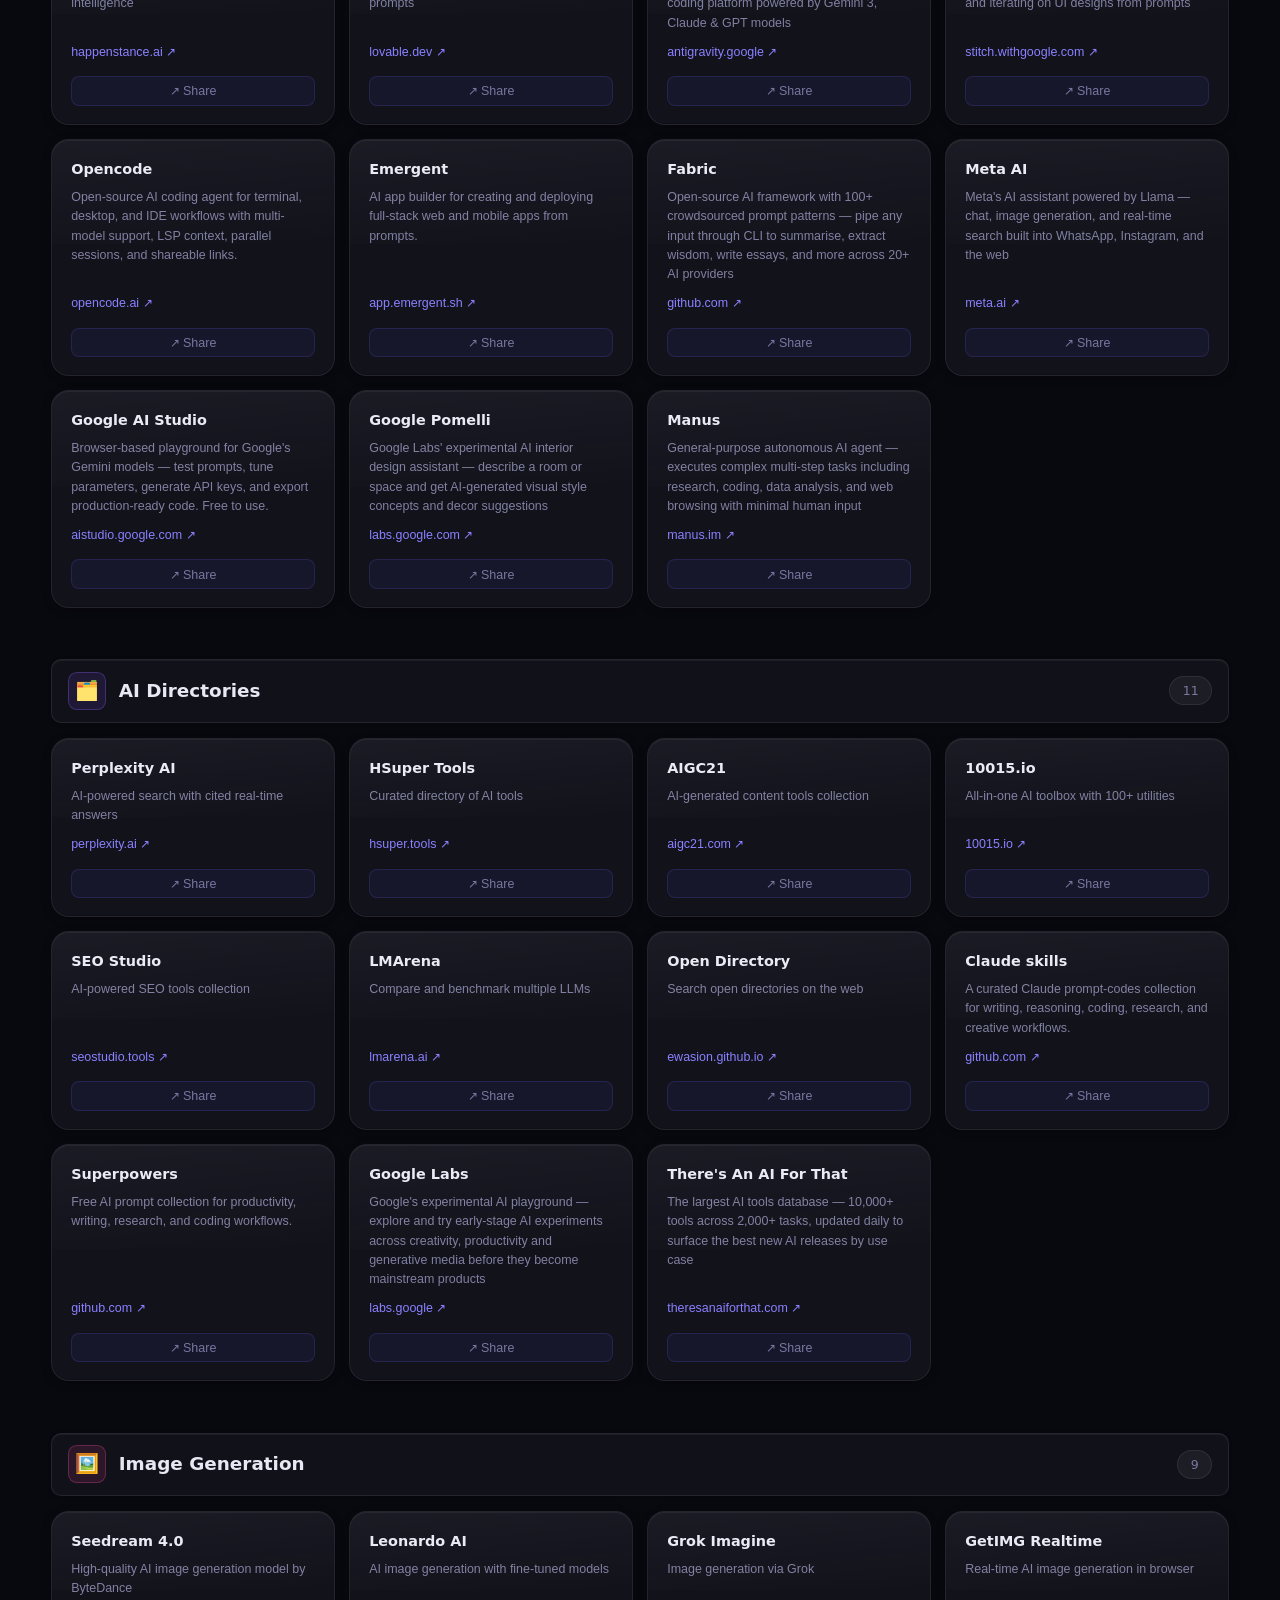
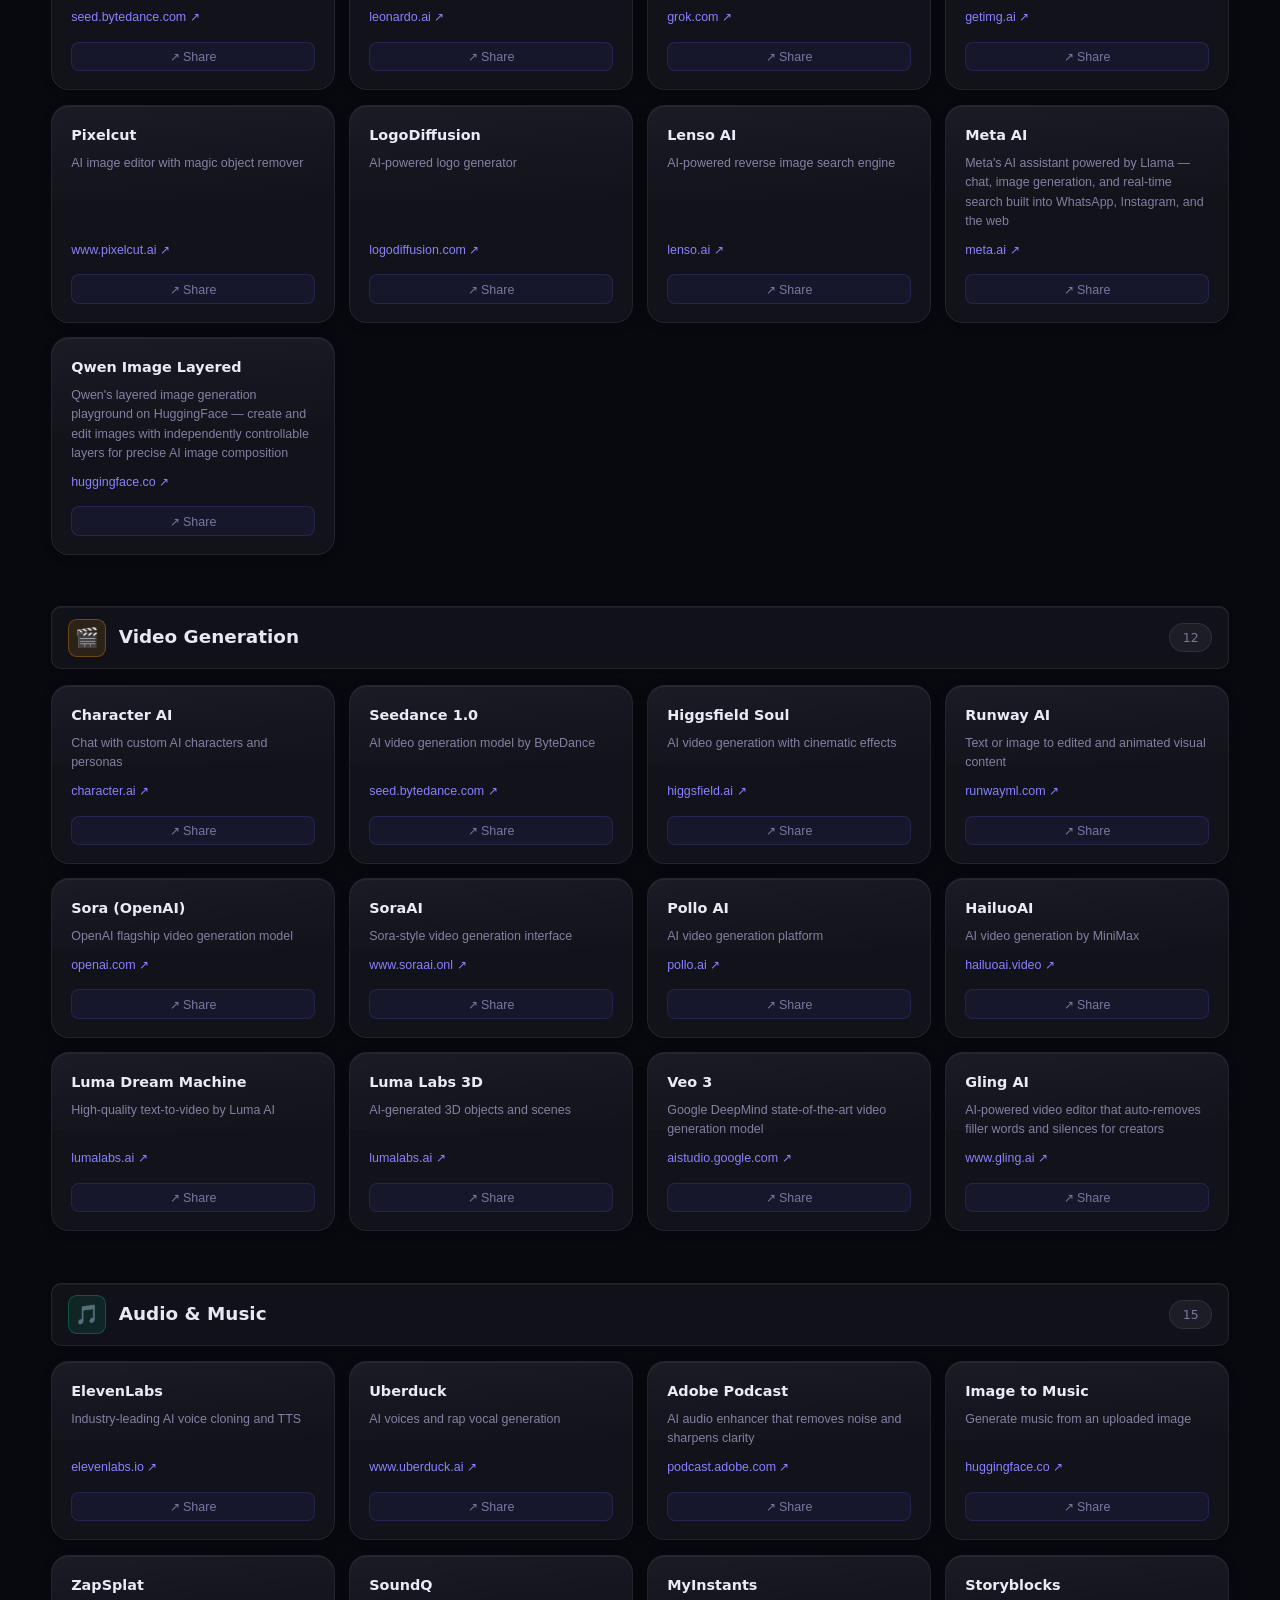
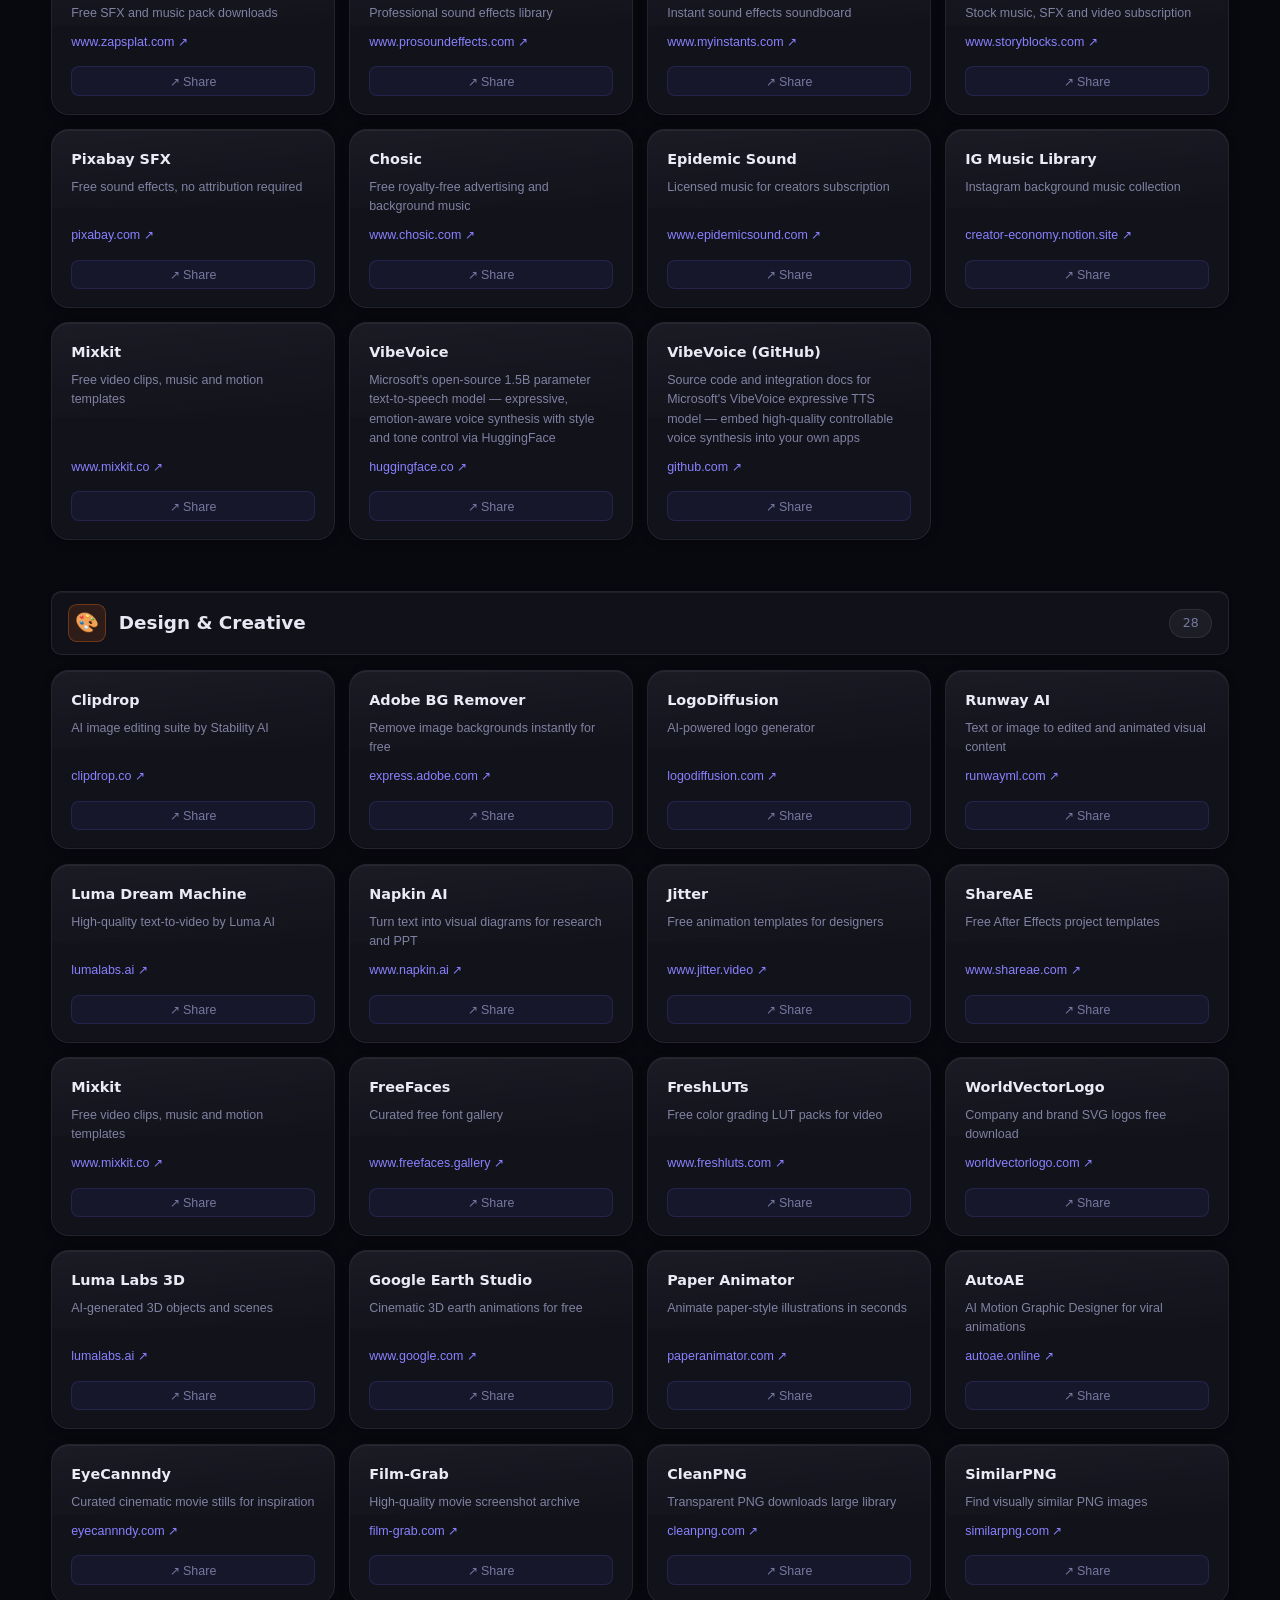
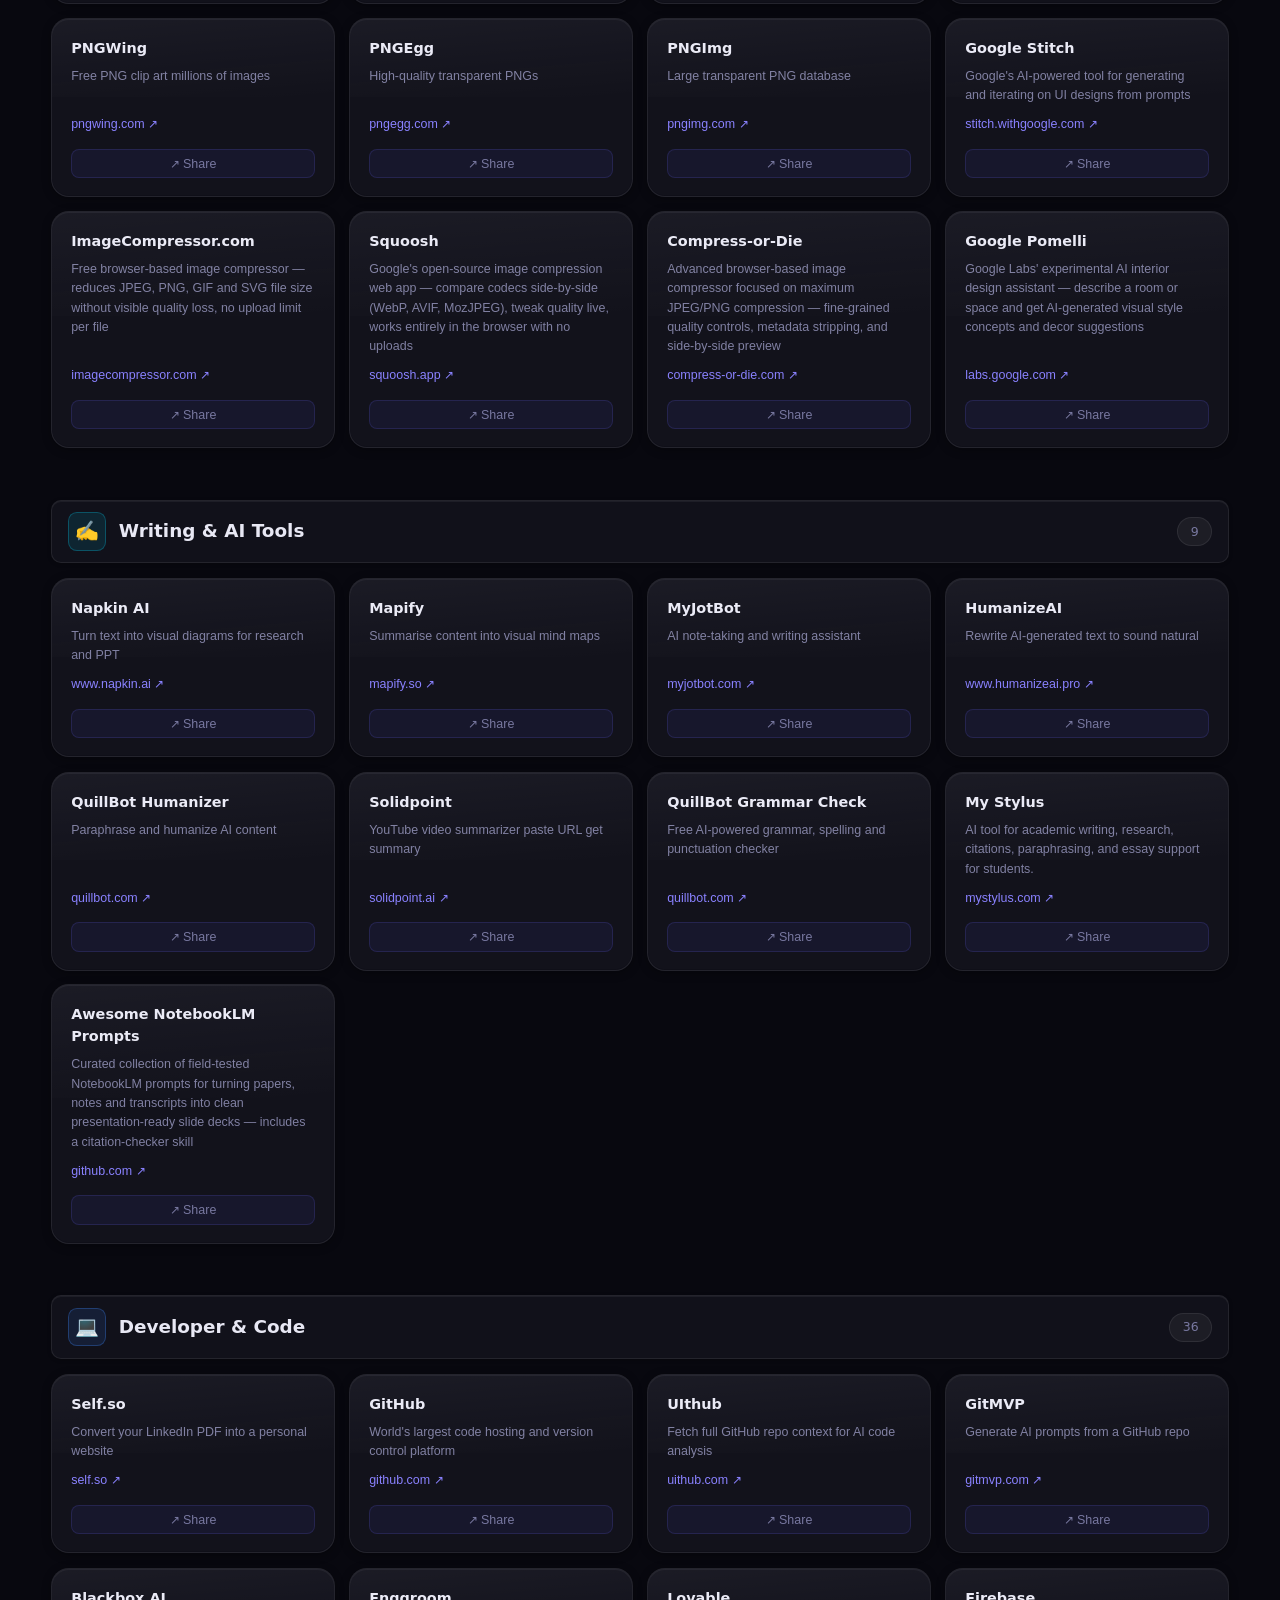
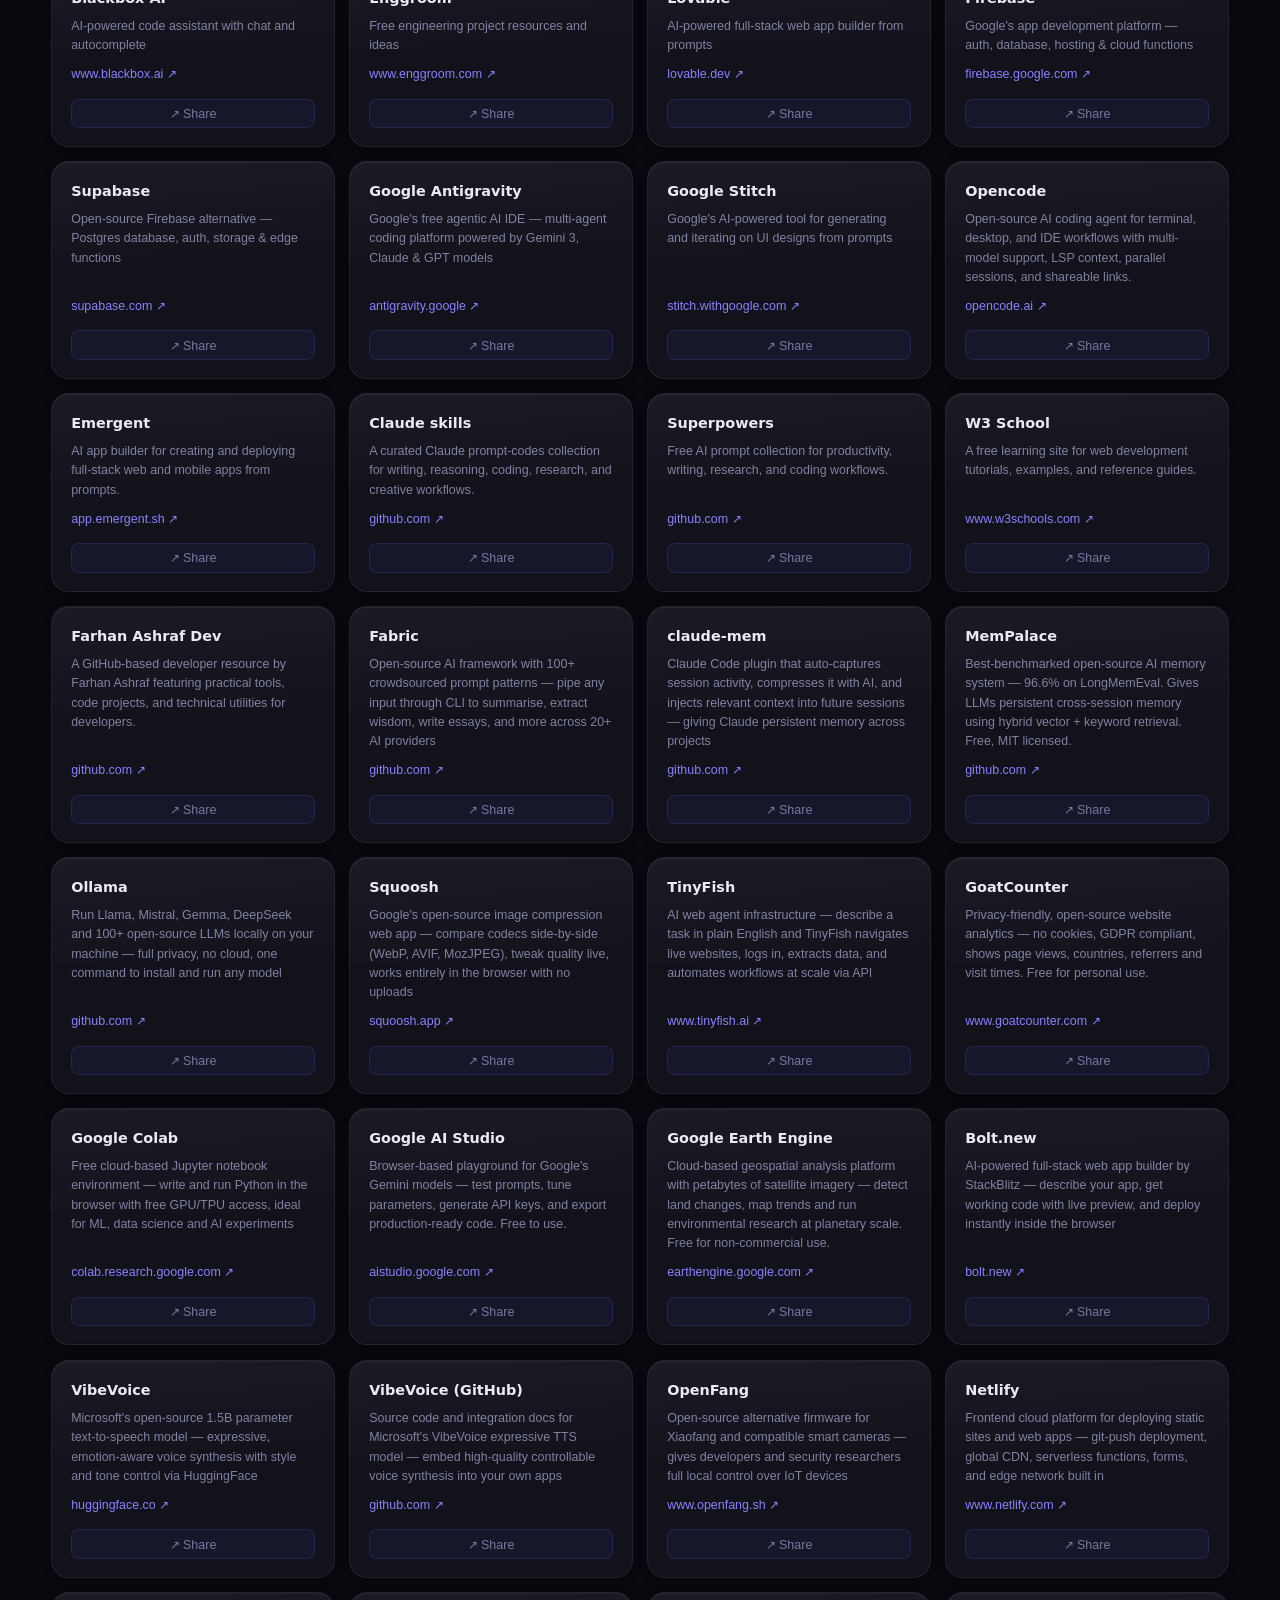
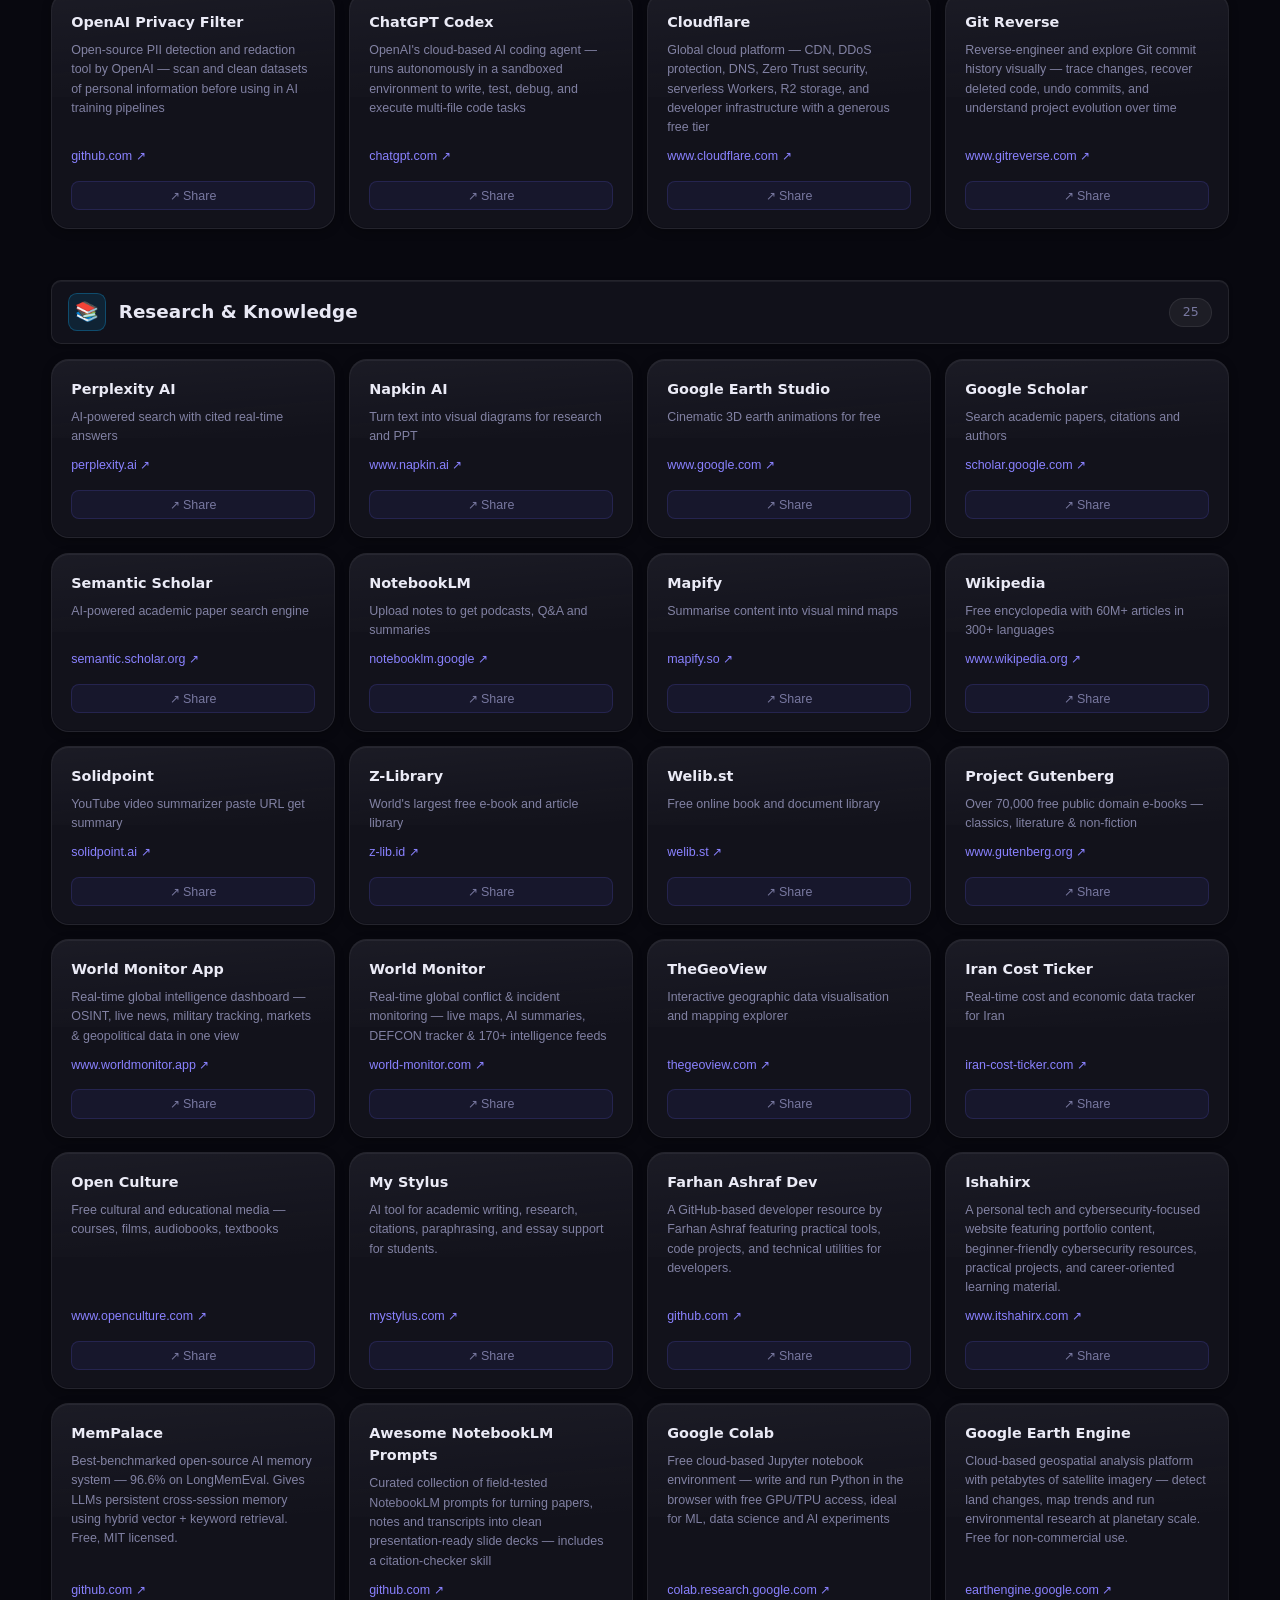
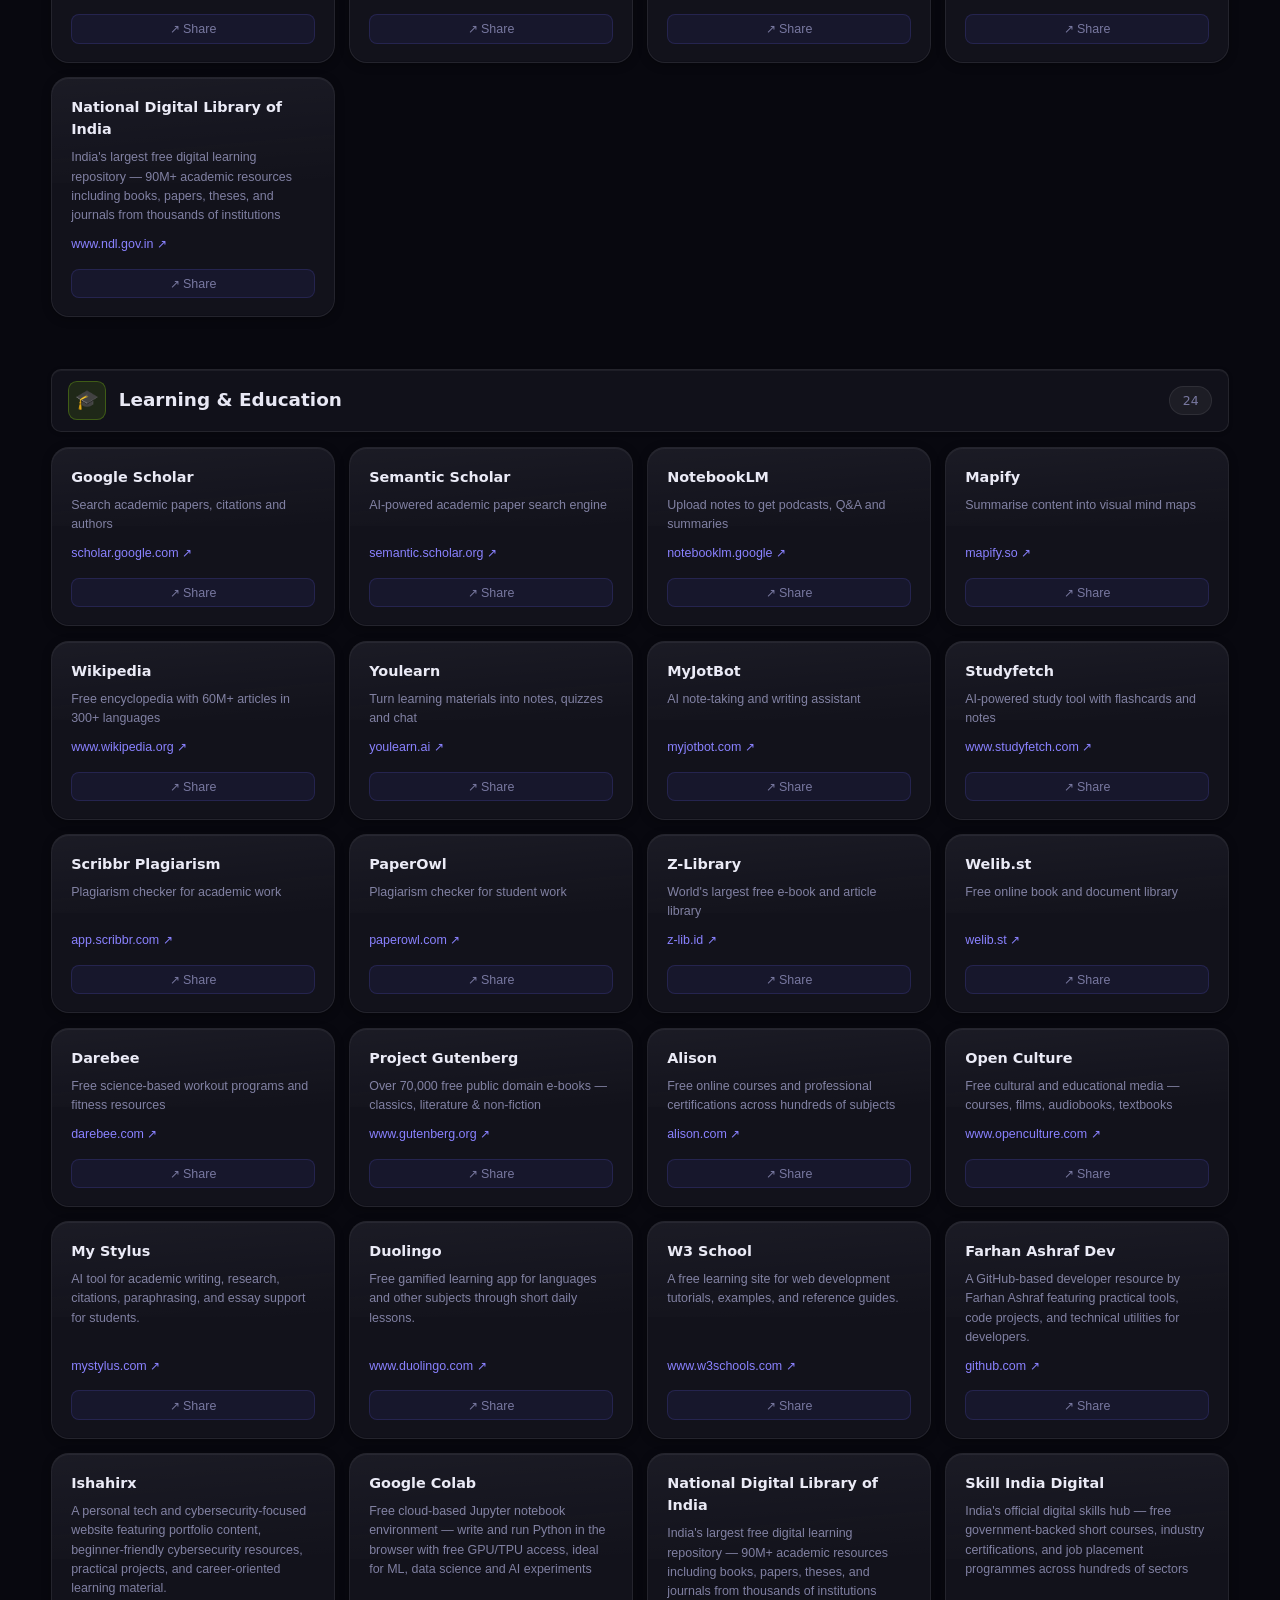
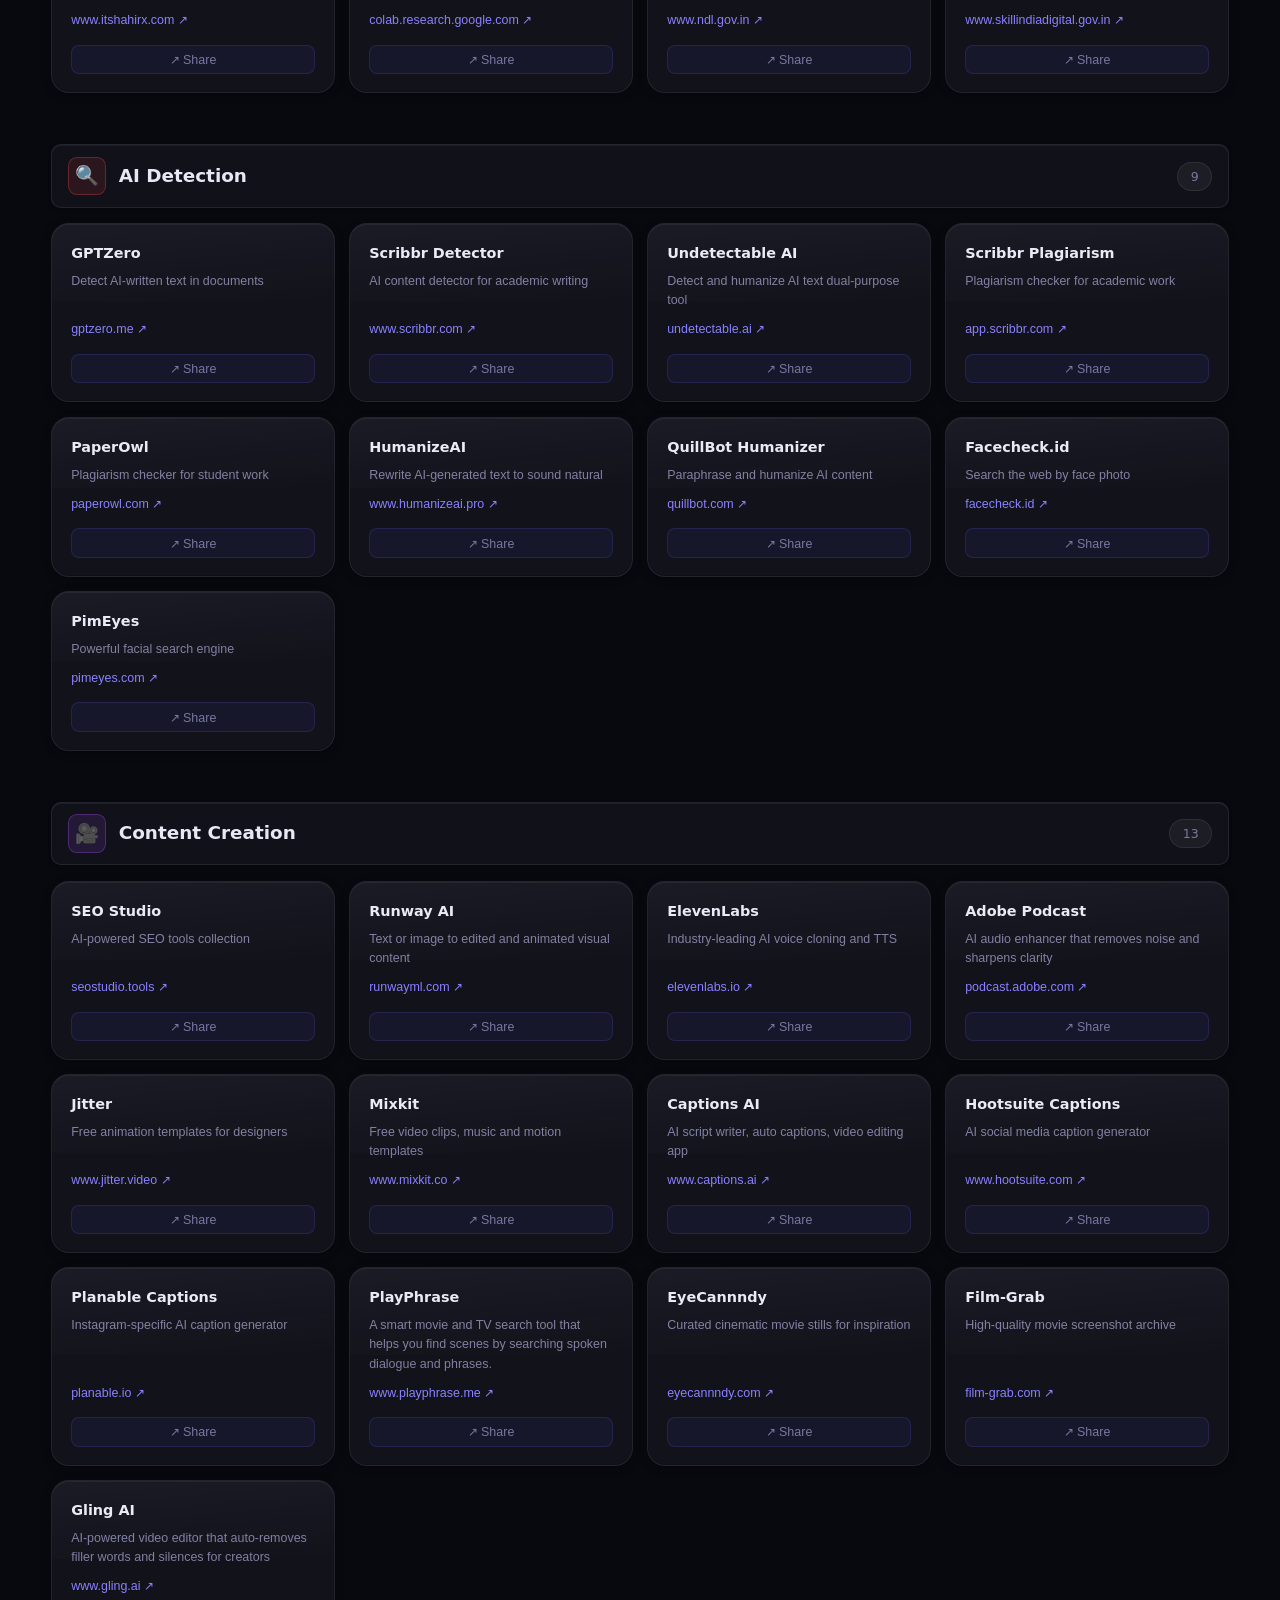
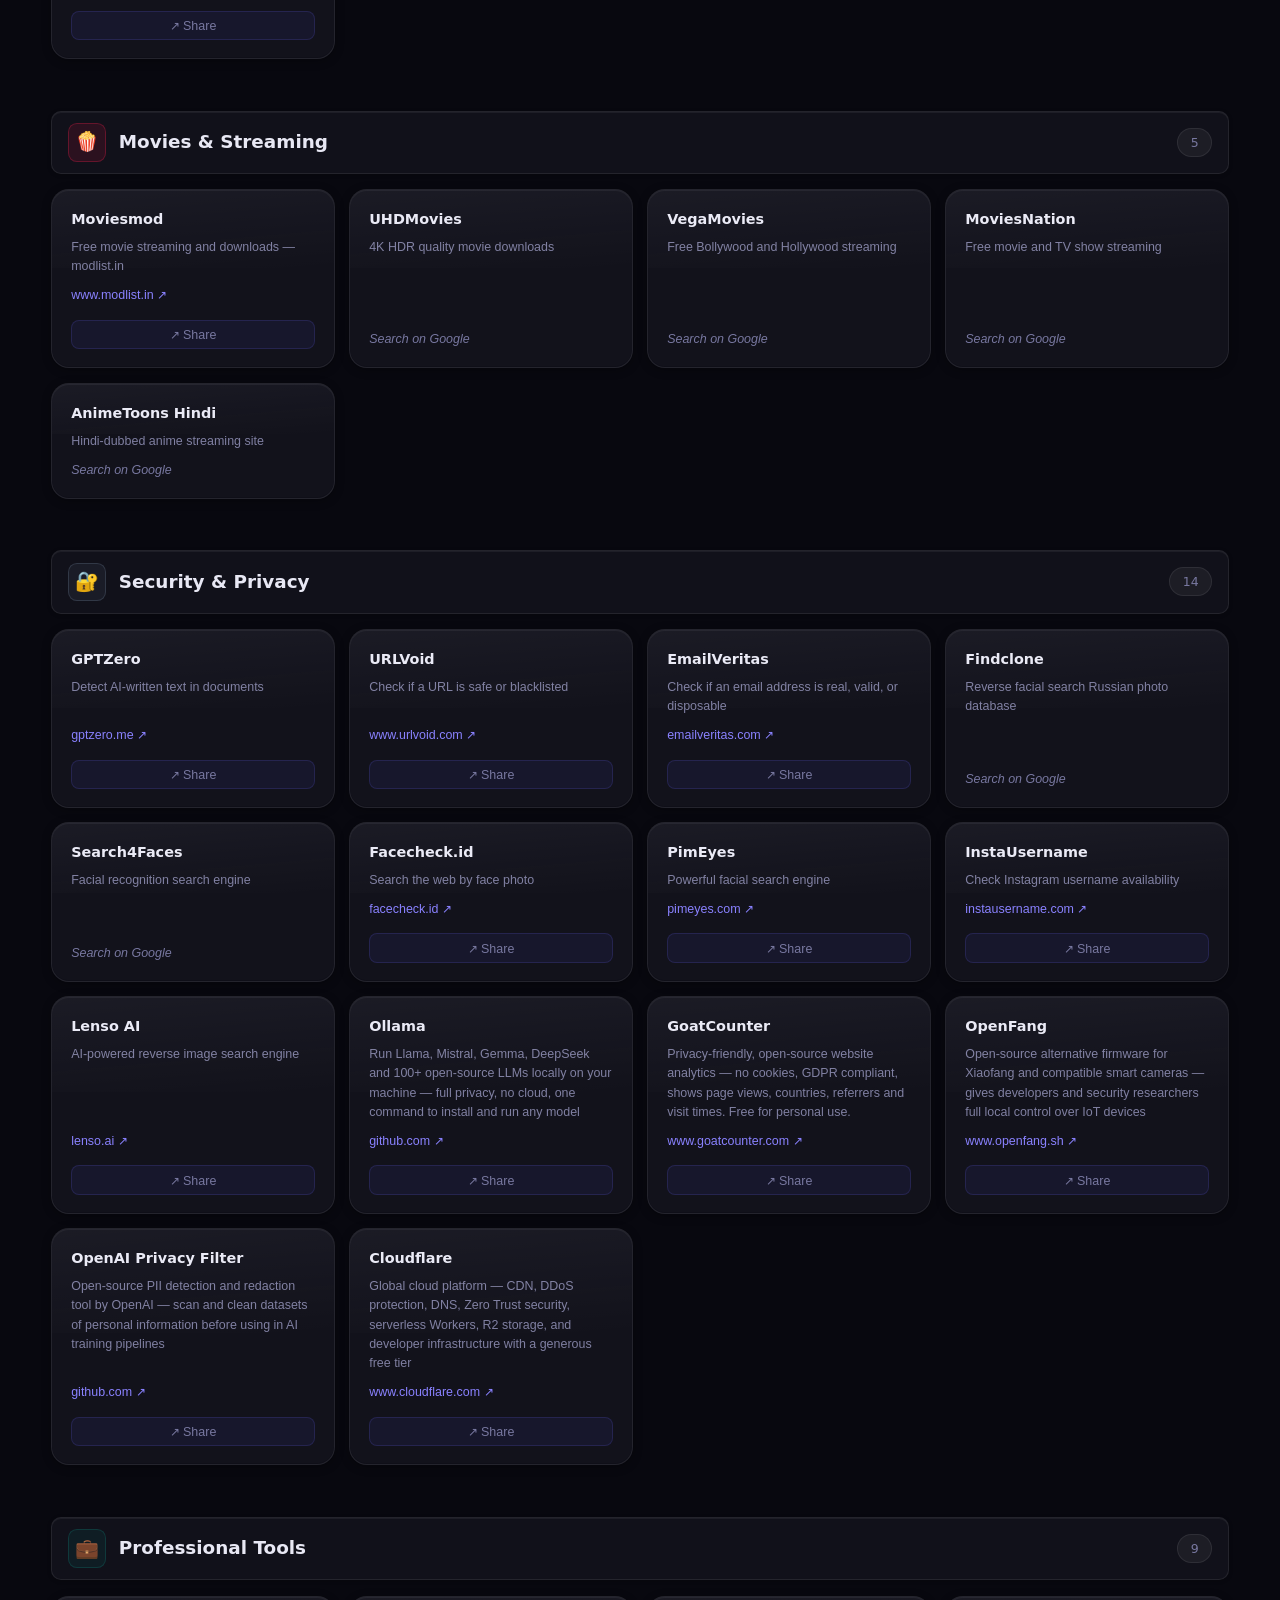
==== commit b0d300eb: "Update" ====
--- a/index.html
+++ b/index.html
@@ -1,76 +1,76 @@
-<!DOCTYPE html>
-<html lang="en">
-<head>
-  <meta charset="UTF-8"/>
-  <meta name="viewport" content="width=device-width, initial-scale=1.0, viewport-fit=cover, user-scalable=no, maximum-scale=1"/>
-  <meta name="description" content="Master Resource — 128+ AI tools, creative resources and dev utilities, properly categorised. Search and filter across AI assistants, design, research, development, streaming and more."/>
-  <meta name="theme-color" content="#0a0a0f"/>
-  <meta http-equiv="Content-Security-Policy" content="default-src 'self'; script-src 'self' 'unsafe-inline'; style-src 'self' 'unsafe-inline' https://fonts.googleapis.com; font-src https://fonts.gstatic.com; connect-src 'self' https://winter-art-8e2b.anshtripathi872.workers.dev https://fonts.googleapis.com; img-src 'self' data: https:; frame-src 'none'; object-src 'none'; base-uri 'self';"/>
-  <link rel="icon" href="data:image/svg+xml,<svg xmlns='http://www.w3.org/2000/svg' viewBox='0 0 32 32'><rect width='32' height='32' rx='8' fill='%230a0a0f'/><text x='16' y='22' font-size='20' text-anchor='middle' font-family='serif'>&#x26A1;</text></svg>"/>
-  <title>Master Resource</title>
-  <link rel="preconnect" href="https://fonts.googleapis.com"/>
-  <link rel="preconnect" href="https://fonts.gstatic.com" crossorigin/>
-  <link href="https://fonts.googleapis.com/css2?family=Syne:wght@700;800&family=DM+Sans:opsz,wght@9..40,400;9..40,500&display=swap" rel="stylesheet"/>
-  <link rel="stylesheet" href="styles.css"/>
-</head>
-<body>
-
-<div class="gbg"></div>
-<div class="wrap">
-
-  <header>
-    <div class="eyebrow">&#9889; Ultimate Collection</div>
-    <h1>Master <span>Resource</span></h1>
-    <p class="sub">Every AI tool, creative resource &amp; dev utility &#8212; properly categorised.</p>
-    <div class="stats">
-      <div class="stat"><strong id="stat-tools"></strong><small>Tools</small></div>
-      <div class="stat"><strong id="stat-cats"></strong><small>Categories</small></div>
-    </div>
-  </header>
-
-  <div class="ctrl">
-    <div class="sw">
-      <svg viewBox="0 0 24 24" fill="none" stroke="currentColor" stroke-width="2">
-        <circle cx="11" cy="11" r="8"/><path d="m21 21-4.35-4.35"/>
-      </svg>
-      <input type="search" id="srch"
-        placeholder="Search tools, categories&#8230;"
-        autocomplete="off" autocorrect="off"
-        autocapitalize="off" spellcheck="false"/>
-    </div>
-    <!-- Category filter buttons are injected here by app.js -->
-    <div class="fwrap" id="fwrap"></div>
-  </div>
-
-  <div class="ctrl-meta">
-    <span id="lc" class="live-count"></span>
-    <div class="tags-row" id="tags-row">
-      <span class="tags-label">Quick filters:</span>
-      <button class="tag-pill" data-tag="#ai">#ai</button>
-      <button class="tag-pill" data-tag="#free">#free</button>
-      <button class="tag-pill" data-tag="#creative">#creative</button>
-      <button class="tag-pill" data-tag="#research">#research</button>
-      <button class="tag-pill" data-tag="#dev">#dev</button>
-      <button class="tag-pill" data-tag="#fun">#fun</button>
-      <button class="tag-pill" data-tag="#movies">#movies</button>
-      <button class="tag-pill" data-tag="#audio">#audio</button>
-      <button class="tag-pill" data-tag="#india">#india</button>
-      <button class="tag-pill" data-tag="#security">#security</button>
-    </div>
-  </div>
-
-  <div class="nores" id="nores"><em>&#128269;</em>No tools found.</div>
-
-  <!-- Tool cards are injected here by app.js -->
-  <div class="cats" id="cats">
-    <p class="loading">Loading tools...</p>
-  </div>
-
-</div>
-
-<button id="topbtn" onclick="window.scrollTo({top:0,behavior:'smooth'})">&#8593;</button>
-<div id="toast"></div>
-
-<script src="app.js"></script>
-</body>
-</html>
+<!DOCTYPE html>
+<html lang="en">
+<head>
+  <meta charset="UTF-8"/>
+  <meta name="viewport" content="width=device-width, initial-scale=1.0, viewport-fit=cover, user-scalable=no, maximum-scale=1"/>
+  <meta name="description" content="Master Resource — 128+ AI tools, creative resources and dev utilities, properly categorised. Search and filter across AI assistants, design, research, development, streaming and more."/>
+  <meta name="theme-color" content="#0a0a0f"/>
+  <meta http-equiv="Content-Security-Policy" content="default-src 'self'; script-src 'self'; style-src 'self' 'unsafe-inline' https://fonts.googleapis.com; font-src https://fonts.gstatic.com; connect-src 'self' https://winter-art-8e2b.anshtripathi872.workers.dev https://fonts.googleapis.com; img-src 'self' data: https:; frame-src 'none'; object-src 'none'; base-uri 'self';"/>
+  <link rel="icon" href="data:image/svg+xml,<svg xmlns='http://www.w3.org/2000/svg' viewBox='0 0 32 32'><rect width='32' height='32' rx='8' fill='%230a0a0f'/><text x='16' y='22' font-size='20' text-anchor='middle' font-family='serif'>&#x26A1;</text></svg>"/>
+  <title>Master Resource</title>
+  <link rel="preconnect" href="https://fonts.googleapis.com"/>
+  <link rel="preconnect" href="https://fonts.gstatic.com" crossorigin/>
+  <link href="https://fonts.googleapis.com/css2?family=Syne:wght@700;800&family=DM+Sans:opsz,wght@9..40,400;9..40,500&display=swap" rel="stylesheet"/>
+  <link rel="stylesheet" href="styles.css"/>
+</head>
+<body>
+
+<div class="gbg"></div>
+<div class="wrap">
+
+  <header>
+    <div class="eyebrow">&#9889; Ultimate Collection</div>
+    <h1>Master <span>Resource</span></h1>
+    <p class="sub">Every AI tool, creative resource &amp; dev utility &#8212; properly categorised.</p>
+    <div class="stats">
+      <div class="stat"><strong id="stat-tools"></strong><small>Tools</small></div>
+      <div class="stat"><strong id="stat-cats"></strong><small>Categories</small></div>
+    </div>
+  </header>
+
+  <div class="ctrl">
+    <div class="sw">
+      <svg viewBox="0 0 24 24" fill="none" stroke="currentColor" stroke-width="2">
+        <circle cx="11" cy="11" r="8"/><path d="m21 21-4.35-4.35"/>
+      </svg>
+      <input type="search" id="srch"
+        placeholder="Search tools, categories&#8230;"
+        autocomplete="off" autocorrect="off"
+        autocapitalize="off" spellcheck="false"/>
+    </div>
+    <!-- Category filter buttons are injected here by app.js -->
+    <div class="fwrap" id="fwrap"></div>
+  </div>
+
+  <div class="ctrl-meta">
+    <span id="lc" class="live-count"></span>
+    <div class="tags-row" id="tags-row">
+      <span class="tags-label">Quick filters:</span>
+      <button class="tag-pill" data-tag="#ai">#ai</button>
+      <button class="tag-pill" data-tag="#free">#free</button>
+      <button class="tag-pill" data-tag="#creative">#creative</button>
+      <button class="tag-pill" data-tag="#research">#research</button>
+      <button class="tag-pill" data-tag="#dev">#dev</button>
+      <button class="tag-pill" data-tag="#fun">#fun</button>
+      <button class="tag-pill" data-tag="#movies">#movies</button>
+      <button class="tag-pill" data-tag="#audio">#audio</button>
+      <button class="tag-pill" data-tag="#india">#india</button>
+      <button class="tag-pill" data-tag="#security">#security</button>
+    </div>
+  </div>
+
+  <div class="nores" id="nores"><em>&#128269;</em>No tools found.</div>
+
+  <!-- Tool cards are injected here by app.js -->
+  <div class="cats" id="cats">
+    <p class="loading">Loading tools...</p>
+  </div>
+
+</div>
+
+<button id="topbtn" aria-label="Scroll to top">&#8593;</button>
+<div id="toast"></div>
+
+<script src="app.js"></script>
+</body>
+</html>
--- a/styles.css
+++ b/styles.css
@@ -1,461 +1,573 @@
-*,*::before,*::after{box-sizing:border-box;margin:0;padding:0;}
-:root{
-  --bg:#08080f;
-  --acc:#6c63ff;--txt:#e2e2f0;--mute:#7878a0;
-  --g-card:rgba(20,20,30,0.88);
-  --g-surf:rgba(15,15,22,0.92);
-  --g-btn:rgba(255,255,255,0.055);
-  --g-bdr:rgba(255,255,255,0.08);
-  --g-bdr-act:rgba(108,99,255,0.58);
-  --g-shine:rgba(255,255,255,0.055);
-  /* Only used on the sticky nav and modals — not cards */
-  --blur-md:blur(20px) saturate(180%);
-  --blur-lg:blur(28px) saturate(200%);
-  --t-xs:clamp(0.67rem,1.1vw + 0.28rem,0.78rem);
-  --t-sm:clamp(0.75rem,1.2vw + 0.28rem,0.9rem);
-  --t-base:clamp(0.85rem,1.3vw + 0.28rem,1rem);
-  --t-md:clamp(0.95rem,1.5vw + 0.28rem,1.15rem);
-  --t-xl:clamp(1.65rem,3vw + 0.9rem,3.5rem);
-  --card-min:clamp(200px,25vw,300px);
-  --pad-x:clamp(14px,4vw,52px);
-  --gap:clamp(8px,1.2vw,14px);
-  --radius-card:clamp(12px,1.4vw,18px);
-  --ease:cubic-bezier(.22,.68,0,1.2);
-  --ease-out:cubic-bezier(0,.55,.45,1);
-}
-
-html{font-size:100%;-webkit-text-size-adjust:100%;}
-body{
-  background:var(--bg);color:var(--txt);
-  font-family:'DM Sans',-apple-system,BlinkMacSystemFont,'Segoe UI','Helvetica Neue',Arial,sans-serif;
-  font-size:var(--t-base);line-height:1.55;min-height:100vh;
-  overflow-x:hidden;-webkit-font-smoothing:antialiased;-moz-osx-font-smoothing:grayscale;
-}
-
-/* ── Ambient background ── */
-.gbg{
-  position:fixed;inset:0;z-index:0;pointer-events:none;
-  background-image:
-    radial-gradient(ellipse 75% 60% at 12% 18%, rgba(108,99,255,0.13) 0%, transparent 65%),
-    radial-gradient(ellipse 60% 50% at 88% 72%, rgba(139,92,246,0.09) 0%, transparent 60%),
-    radial-gradient(ellipse 45% 40% at 52% 48%, rgba(6,182,212,0.05) 0%, transparent 58%),
-    linear-gradient(rgba(108,99,255,0.03) 1px, transparent 1px),
-    linear-gradient(90deg, rgba(108,99,255,0.03) 1px, transparent 1px);
-  background-size:
-    100% 100%, 100% 100%, 100% 100%,
-    clamp(28px,4vw,58px) clamp(28px,4vw,58px),
-    clamp(28px,4vw,58px) clamp(28px,4vw,58px);
-}
-
-.wrap{position:relative;z-index:1;width:100%;max-width:1700px;margin:0 auto;padding:0 var(--pad-x) clamp(60px,8vw,100px);}
-
-/* ── Header ── */
-header{padding:clamp(30px,5vw,68px) 0 clamp(18px,3vw,38px);display:flex;flex-direction:column;gap:clamp(6px,.8vw,12px);-webkit-user-select:none;user-select:none;}
-.eyebrow{font-family:'Syne','Trebuchet MS',system-ui,sans-serif;font-size:var(--t-xs);letter-spacing:clamp(2px,.4vw,5px);color:var(--acc);text-transform:uppercase;font-weight:700;}
-h1{font-family:'Syne','Trebuchet MS',system-ui,sans-serif;font-weight:800;font-size:var(--t-xl);line-height:1.05;color:#fff;}
-h1 span{color:var(--acc);}
-.sub{color:var(--mute);font-size:var(--t-sm);max-width:55ch;line-height:1.6;}
-.stats{display:flex;flex-wrap:wrap;gap:clamp(14px,3vw,36px);margin-top:clamp(4px,.5vw,8px);}
-.stat strong{font-family:'Syne','Trebuchet MS',system-ui,sans-serif;font-size:clamp(1.2rem,2.5vw,1.9rem);color:#fff;display:block;}
-.stat small{font-size:var(--t-xs);color:var(--mute);letter-spacing:1px;text-transform:uppercase;}
-.eyebrow,.stat{-webkit-user-select:none;user-select:none;}
-
-/* ── Sticky ctrl bar — backdrop-filter OK here (1 layer) ── */
-.ctrl{
-  display:flex;flex-wrap:wrap;gap:clamp(8px,1vw,14px);align-items:flex-start;
-  position:sticky;top:0;z-index:50;
-  padding:clamp(10px,1.2vw,16px) 0 clamp(14px,1.6vw,22px);
-  /* Gradient: solid at top (masks scrolled content) → transparent at bottom
-     (no hard edge, elements feel like they're floating, not on a panel) */
-  background:linear-gradient(
-    to bottom,
-    rgba(8,8,15,0.97) 0%,
-    rgba(8,8,15,0.95) 60%,
-    rgba(8,8,15,0.0) 100%
-  );
-  /* GPU compositing — keeps Android scroll smooth */
-  transform:translateZ(0);
-  -webkit-transform:translateZ(0);
-}
-
-/* ── Search box — solid background, no backdrop-filter ── */
-.sw{flex:1 1 clamp(180px,30vw,520px);max-width:600px;position:relative;}
-.sw svg{position:absolute;left:clamp(10px,1.2vw,16px);top:50%;transform:translateY(-50%);color:#55557a;pointer-events:none;width:clamp(13px,1.4vw,20px);height:clamp(13px,1.4vw,20px);}
-input[type=search]{
-  width:100%;
-  background:rgba(22,22,34,0.95);
-  border:1px solid var(--g-bdr);color:var(--txt);
-  padding:clamp(10px,1.1vw,15px) clamp(12px,1.5vw,20px) clamp(10px,1.1vw,15px) clamp(36px,3.8vw,52px);
-  border-radius:clamp(10px,1.2vw,16px);
-  font-family:'DM Sans',-apple-system,sans-serif;font-size:16px;
-  outline:none;-webkit-appearance:none;appearance:none;
-  transition:border-color .2s,box-shadow .2s;
-  box-shadow:inset 0 1px 0 var(--g-shine),0 2px 8px rgba(0,0,0,0.25);
-}
-input[type=search]:focus{
-  border-color:rgba(108,99,255,0.52);
-  box-shadow:0 0 0 3px rgba(108,99,255,0.12),inset 0 1px 0 var(--g-shine);
-}
-input[type=search]::placeholder{color:#44446a;}
-input[type=search]::-webkit-search-decoration{-webkit-appearance:none;}
-
-/* ── Category filter panel ── */
-.fwrap-outer{width:100%;position:relative;}
-.fwrap{
-  display:flex;flex-wrap:wrap;
-  gap:clamp(4px,.6vw,8px);
-  overflow:hidden;
-  max-height:calc(3 * (clamp(26px,2.6vw,36px) + clamp(4px,.6vw,8px)));
-  transition:max-height .38s cubic-bezier(.4,0,.2,1);
-}
-.fwrap.expanded{max-height:600px;}
-
-/* Mobile: switch to CSS grid so every button is exactly equal width */
-@media(max-width:600px){
-  .fwrap{
-    display:grid;
-    grid-template-columns:repeat(3,1fr);
-    gap:6px;
-  }
-  .fb{
-    white-space:normal;
-    text-align:center;
-    width:100%;
-    padding:7px 4px;
-    font-size:.68rem;
-    line-height:1.3;
-  }
-}
-
-.fb-showmore{
-  background:rgba(108,99,255,.12);
-  border:1px solid rgba(108,99,255,.38);color:#b8b4ff;
-  padding:clamp(5px,.7vw,10px) clamp(10px,1.3vw,18px);
-  border-radius:100px;font-size:var(--t-xs);
-  font-family:'DM Sans',-apple-system,sans-serif;
-  cursor:pointer;white-space:nowrap;
-  -webkit-tap-highlight-color:transparent;
-  transition:background .15s,border-color .15s,color .15s;
-  width:100%;margin-top:6px;text-align:center;
-}
-.fb-showmore:hover{background:rgba(108,99,255,.2);border-color:rgba(108,99,255,.55);}
-.fb{
-  background:rgba(22,22,34,0.92);
-  border:1px solid var(--g-bdr);color:var(--mute);
-  padding:clamp(5px,.7vw,10px) clamp(10px,1.3vw,20px);
-  border-radius:100px;font-size:var(--t-xs);
-  font-family:'DM Sans',-apple-system,sans-serif;
-  cursor:pointer;white-space:nowrap;-webkit-tap-highlight-color:transparent;
-  transition:background .15s,border-color .15s,color .15s,box-shadow .15s;
-  box-shadow:inset 0 1px 0 var(--g-shine),0 1px 3px rgba(0,0,0,0.2);
-  /* GPU hint for button press animation */
-  -webkit-transform:translateZ(0);transform:translateZ(0);
-}
-.fb:hover{border-color:rgba(108,99,255,0.38);color:#b0b0d8;background:rgba(30,28,52,0.95);}
-.fb:active{transform:scale(0.97) translateZ(0);}
-.fb.active{
-  background:rgba(30,26,60,0.95);
-  border-color:rgba(108,99,255,0.6);color:#d4d0ff;font-weight:600;
-  box-shadow:0 0 14px rgba(108,99,255,0.18),inset 0 1px 0 rgba(255,255,255,0.08);
-}
-
-/* ── ctrl-meta ── */
-.ctrl-meta{
-  display:flex;flex-wrap:wrap;align-items:center;
-  gap:clamp(8px,1.2vw,16px);
-  padding:clamp(6px,.8vw,10px) 0 clamp(4px,.5vw,8px);
-  border-bottom:1px solid var(--g-bdr);margin-bottom:0;
-}
-.live-count{font-size:var(--t-xs);color:var(--mute);font-family:'Syne','Trebuchet MS',system-ui,sans-serif;letter-spacing:.5px;white-space:nowrap;}
-.live-count em{color:var(--acc);font-style:normal;font-weight:700;}
-
-/* ── Quick filters — swipeable, no backdrop-filter ── */
-.tags-row{
-  display:flex;align-items:center;gap:clamp(4px,.5vw,6px);
-  flex:1;overflow-x:auto;flex-wrap:nowrap;
-  -webkit-overflow-scrolling:touch;scrollbar-width:none;-ms-overflow-style:none;
-  padding-bottom:2px;
-}
-.tags-row::-webkit-scrollbar{display:none;}
-.tags-label{font-size:var(--t-xs);color:var(--mute);white-space:nowrap;flex-shrink:0;}
-.tag-pill{
-  background:rgba(22,22,34,0.92);
-  border:1px solid var(--g-bdr);color:var(--mute);
-  padding:clamp(3px,.4vw,5px) clamp(8px,.9vw,12px);
-  border-radius:100px;font-size:var(--t-xs);cursor:pointer;
-  font-family:'DM Sans',-apple-system,sans-serif;
-  transition:background .15s,border-color .15s,color .15s;
-  -webkit-tap-highlight-color:transparent;white-space:nowrap;flex-shrink:0;
-}
-.tag-pill:hover{border-color:rgba(108,99,255,0.38);color:#b0b0d8;}
-.tag-pill.active{background:rgba(30,26,60,0.95);border-color:rgba(108,99,255,0.55);color:#d4d0ff;}
-
-/* ── Sort row ── */
-.sort-wrap{
-  display:flex;align-items:center;gap:clamp(4px,.5vw,7px);
-  padding:clamp(5px,.7vw,9px) 0;
-  border-bottom:1px solid var(--g-bdr);
-  margin-bottom:clamp(6px,.8vw,12px);
-  justify-content:flex-end;
-}
-.sort-label{font-size:var(--t-xs);color:var(--mute);white-space:nowrap;margin-right:2px;}
-.sort-btn{
-  background:rgba(22,22,34,0.92);
-  border:1px solid var(--g-bdr);color:var(--mute);
-  padding:clamp(3px,.4vw,5px) clamp(8px,.9vw,12px);
-  border-radius:100px;font-size:var(--t-xs);cursor:pointer;
-  font-family:'DM Sans',-apple-system,sans-serif;
-  transition:background .15s,border-color .15s,color .15s;
-  -webkit-tap-highlight-color:transparent;white-space:nowrap;
-}
-.sort-btn:hover{border-color:rgba(108,99,255,0.38);color:#b0b0d8;}
-.sort-btn.active{background:rgba(30,26,60,0.95);border-color:rgba(108,99,255,0.55);color:#d4d0ff;font-weight:600;}
-
-/* ── Category section headers ── */
-.cats{
-  display:flex;flex-direction:column;gap:clamp(24px,4vw,52px);
-  margin-top:clamp(8px,1vw,16px);
-  /* contain prevents layout recalc from spilling outside */
-  contain:layout;
-}
-.cat-hdr{
-  display:flex;align-items:center;gap:clamp(8px,1vw,14px);
-  padding:clamp(8px,.9vw,12px) clamp(10px,1.2vw,16px);
-  margin-bottom:clamp(10px,1.2vw,18px);
-  background:rgba(18,18,28,0.95);
-  border:1px solid var(--g-bdr);border-radius:10px;
-  box-shadow:inset 0 1px 0 var(--g-shine),0 1px 4px rgba(0,0,0,0.2);
-}
-.cat-ico{width:clamp(26px,3vw,40px);height:clamp(26px,3vw,40px);border-radius:clamp(6px,.7vw,10px);display:flex;align-items:center;justify-content:center;font-size:clamp(13px,1.5vw,20px);flex-shrink:0;}
-.cat-title{font-family:'Syne','Trebuchet MS',system-ui,sans-serif;font-weight:700;font-size:var(--t-md);color:#e8e8f4;}
-.cat-cnt{margin-left:auto;background:rgba(255,255,255,0.05);color:var(--mute);padding:clamp(2px,.3vw,4px) clamp(8px,1vw,14px);border-radius:100px;font-size:var(--t-xs);font-family:'Syne','Trebuchet MS',system-ui,sans-serif;white-space:nowrap;border:1px solid var(--g-bdr);}
-
-/* ── Grid ── */
-.grid{display:grid;grid-template-columns:repeat(2,1fr);gap:var(--gap);}
-@media(min-width:500px){.grid{grid-template-columns:repeat(auto-fill,minmax(var(--card-min),1fr));}}
-
-/* ═══════════════════════════════════════════════════════════
-   CARDS — NO backdrop-filter (main Android perf fix)
-   Solid semi-transparent bg + box-shadow gives the glass look
-   without burning GPU on every card during scroll
-   ═══════════════════════════════════════════════════════════ */
-.card{
-  position:relative;overflow:hidden;
-  background:var(--g-card);
-  border:1px solid var(--g-bdr);
-  border-radius:var(--radius-card);
-  padding:clamp(12px,1.4vw,22px) clamp(12px,1.5vw,22px);
-  display:flex;flex-direction:column;gap:clamp(5px,.6vw,8px);
-  /* Force GPU layer — critical for smooth Android scroll */
-  -webkit-transform:translateZ(0);transform:translateZ(0);
-  will-change:transform;
-  transition:transform .22s var(--ease),border-color .22s,box-shadow .22s;
-  box-shadow:0 2px 10px rgba(0,0,0,0.3),inset 0 1px 0 var(--g-shine),inset 0 -1px 0 rgba(0,0,0,0.12);
-  /* Contain card layout to prevent reflow propagation */
-  contain:layout style;
-}
-
-/* Category-coloured accent bar */
-.card::before{
-  content:'';position:absolute;top:0;left:0;right:0;height:2px;
-  background:var(--ca,var(--acc));
-  box-shadow:0 0 10px var(--ca,var(--acc));
-  opacity:0;transition:opacity .2s;
-}
-/* Top shimmer — pure CSS, no compositor cost */
-.card::after{
-  content:'';position:absolute;top:0;left:0;right:0;height:44%;
-  background:linear-gradient(175deg, rgba(255,255,255,0.042) 0%, transparent 100%);
-  pointer-events:none;
-}
-
-.card:hover{
-  transform:translateY(-3px) translateZ(0);
-  border-color:rgba(108,99,255,0.28);
-  box-shadow:0 10px 32px rgba(0,0,0,0.4),0 0 0 1px rgba(108,99,255,0.1),inset 0 1px 0 rgba(255,255,255,0.065);
-}
-.card:hover::before{opacity:1;}
-.card[data-url]:active{
-  transform:translateY(0) scale(0.975) translateZ(0);
-  border-color:rgba(108,99,255,0.42);
-  transition:transform .07s,border-color .07s;
-}
-
-.tool-name{font-family:'Syne','Trebuchet MS',system-ui,sans-serif;font-weight:700;font-size:var(--t-sm);color:#eaeaf6;display:flex;align-items:center;flex-wrap:wrap;gap:5px;}
-.tool-desc{font-size:var(--t-xs);color:#8080a2;line-height:1.55;flex:1;}
-.tool-link{display:inline-flex;align-items:center;gap:3px;color:#8a82ff;font-size:var(--t-xs);text-decoration:none;font-weight:500;margin-top:2px;transition:color .15s;}
-.tool-link:hover{color:#b2acff;}
-.no-link{color:var(--mute);font-size:var(--t-xs);margin-top:2px;font-style:italic;}
-
-/* ── Card action buttons — solid, no backdrop-filter ── */
-.card-actions{display:flex;gap:clamp(4px,.5vw,6px);margin-top:clamp(4px,.5vw,8px);}
-.ca-btn{
-  background:rgba(108,99,255,0.08);
-  border:1px solid rgba(108,99,255,0.16);color:#7878a0;
-  padding:clamp(4px,.5vw,7px) clamp(8px,1vw,12px);
-  border-radius:8px;font-size:var(--t-xs);cursor:pointer;
-  transition:background .15s,border-color .15s,color .15s;
-  -webkit-tap-highlight-color:transparent;flex:1;text-align:center;white-space:nowrap;
-}
-.ca-btn:hover{background:rgba(108,99,255,0.18);border-color:rgba(108,99,255,0.44);color:#c0bbff;}
-.ca-btn.copied{background:rgba(67,233,123,0.12);border-color:rgba(67,233,123,0.5);color:#6ef0a0;}
-
-/* ── New badge ── */
-.new-badge{display:inline-block;padding:1px 6px;border-radius:4px;font-size:0.6rem;font-weight:700;letter-spacing:.5px;text-transform:uppercase;background:rgba(108,99,255,0.18);color:#a5a0ff;border:1px solid rgba(108,99,255,0.34);font-family:'Syne',system-ui,sans-serif;flex-shrink:0;}
-
-/* ── Hidden states ── */
-.cat.hidden,.card.hidden,.cats.hidden,.flat-view.hidden{display:none;}
-
-/* ── Flat view ── */
-.flat-view{margin-top:clamp(8px,1vw,16px);}
-
-/* ── No results ── */
-.nores{text-align:center;padding:clamp(40px,6vw,80px) 20px;color:var(--mute);font-size:var(--t-base);display:none;}
-.nores.show{display:block;}
-.nores em{display:block;font-size:clamp(32px,5vw,52px);margin-bottom:12px;font-style:normal;}
-
-/* ── Flash animation ── */
-@keyframes flash-in{
-  0%{box-shadow:0 0 0 3px rgba(108,99,255,0.48),0 2px 10px rgba(0,0,0,.3);border-color:rgba(108,99,255,0.68);}
-  100%{box-shadow:0 2px 10px rgba(0,0,0,.3);border-color:var(--g-bdr);}
-}
-.card.flash{animation:flash-in .6s var(--ease-out) forwards;}
-
-/* ── Scroll to top — keep backdrop-filter (single element) ── */
-#topbtn{
-  position:fixed;bottom:clamp(14px,2vw,28px);right:clamp(14px,2vw,28px);z-index:90;
-  width:clamp(36px,3.5vw,48px);height:clamp(36px,3.5vw,48px);border-radius:50%;
-  background:rgba(80,70,200,0.55);
-  backdrop-filter:blur(10px);-webkit-backdrop-filter:blur(10px);
-  border:1px solid rgba(108,99,255,0.44);color:#fff;cursor:pointer;
-  font-size:clamp(14px,1.6vw,20px);opacity:0;
-  transition:opacity .22s,transform .22s var(--ease);
-  box-shadow:0 4px 18px rgba(108,99,255,0.22),inset 0 1px 0 rgba(255,255,255,0.14);
-  display:flex;align-items:center;justify-content:center;
-  -webkit-transform:translateZ(0);transform:translateZ(0);
-}
-#topbtn.vis{opacity:1;}
-#topbtn:hover{transform:translateY(-2px) translateZ(0);}
-
-/* ── Submit (+) floating button ── */
-#submit-btn{
-  position:fixed;bottom:clamp(60px,8vw,82px);right:clamp(14px,2vw,28px);z-index:90;
-  width:clamp(40px,4vw,52px);height:clamp(40px,4vw,52px);border-radius:50%;
-  background:rgba(70,62,180,0.55);
-  backdrop-filter:blur(10px);-webkit-backdrop-filter:blur(10px);
-  border:1px solid rgba(108,99,255,0.54);color:#d0ccff;
-  cursor:pointer;font-size:clamp(20px,2vw,26px);line-height:1;
-  display:flex;align-items:center;justify-content:center;
-  transition:transform .22s var(--ease),background .15s,box-shadow .15s;
-  box-shadow:0 4px 18px rgba(108,99,255,0.22),inset 0 1px 0 rgba(255,255,255,0.12);
-  -webkit-transform:translateZ(0);transform:translateZ(0);
-}
-#submit-btn:hover{background:rgba(90,80,210,0.65);transform:translateY(-2px) translateZ(0);}
-
-/* ── Modal overlay — backdrop-filter OK (covers full screen, 1 layer) ── */
-.modal-overlay{
-  position:fixed;inset:0;z-index:200;
-  background:rgba(0,0,0,0.65);
-  backdrop-filter:blur(8px);-webkit-backdrop-filter:blur(8px);
-  display:flex;align-items:center;justify-content:center;padding:20px;
-  opacity:0;pointer-events:none;
-  transition:opacity .2s var(--ease-out);
-}
-.modal-overlay.open{opacity:1;pointer-events:all;}
-
-.modal-box{
-  width:min(420px,100%);
-  background:rgba(12,12,20,0.97);
-  border:1px solid rgba(255,255,255,0.10);border-radius:20px;padding:28px;
-  box-shadow:0 24px 60px rgba(0,0,0,0.6),inset 0 1px 0 rgba(255,255,255,0.065);
-  transform:translateY(16px) scale(0.97);
-  transition:transform .25s var(--ease);
-}
-.modal-overlay.open .modal-box{transform:translateY(0) scale(1);}
-.modal-title{font-family:'Syne','Trebuchet MS',system-ui,sans-serif;font-size:var(--t-md);font-weight:700;color:#eaeaf4;margin-bottom:6px;}
-.modal-sub{font-size:var(--t-xs);color:var(--mute);margin-bottom:20px;line-height:1.55;}
-.modal-field{margin-bottom:14px;}
-.modal-label{display:block;font-size:var(--t-xs);color:#8080a2;margin-bottom:5px;letter-spacing:.3px;}
-.modal-input{
-  width:100%;background:rgba(255,255,255,0.045);
-  border:1px solid var(--g-bdr);color:var(--txt);
-  padding:10px 14px;border-radius:10px;
-  font-family:'DM Sans',-apple-system,sans-serif;font-size:var(--t-sm);
-  outline:none;-webkit-appearance:none;appearance:none;
-  transition:border-color .18s,box-shadow .18s;
-}
-.modal-input:focus{border-color:rgba(108,99,255,0.52);box-shadow:0 0 0 3px rgba(108,99,255,0.12);}
-.modal-input::placeholder{color:#44446a;}
-.modal-input.error{border-color:rgba(225,29,72,0.6);}
-.modal-err{font-size:var(--t-xs);color:#f87171;margin-top:5px;min-height:16px;}
-.modal-actions{display:flex;gap:10px;margin-top:20px;}
-.modal-submit{
-  flex:1;background:rgba(108,99,255,0.25);
-  border:1px solid rgba(108,99,255,0.55);color:#d4d0ff;font-weight:600;
-  padding:11px 20px;border-radius:10px;
-  font-family:'DM Sans',-apple-system,sans-serif;font-size:var(--t-sm);cursor:pointer;
-  transition:background .15s,box-shadow .15s;
-  box-shadow:0 0 12px rgba(108,99,255,0.12);
-}
-.modal-submit:hover{background:rgba(108,99,255,0.36);}
-.modal-submit:active{transform:scale(0.97);}
-.modal-submit:disabled{opacity:.5;cursor:not-allowed;transform:none;}
-.modal-cancel{background:rgba(255,255,255,0.05);border:1px solid var(--g-bdr);color:var(--mute);padding:11px 18px;border-radius:10px;font-family:'DM Sans',-apple-system,sans-serif;font-size:var(--t-sm);cursor:pointer;transition:background .15s,color .15s;}
-.modal-cancel:hover{background:rgba(255,255,255,0.09);color:#b0b0d8;}
-.modal-success{text-align:center;padding:14px 0 6px;display:none;}
-.modal-success-icon{font-size:2.2rem;margin-bottom:10px;}
-.modal-success-text{font-size:var(--t-sm);color:#a5a0ff;line-height:1.55;}
-
-/* ── Toast — backdrop-filter OK (single floating element) ── */
-#toast{
-  position:fixed;bottom:clamp(70px,8vw,90px);left:50%;
-  transform:translateX(-50%) translateY(14px);
-  background:rgba(10,10,20,0.96);
-  backdrop-filter:blur(12px);-webkit-backdrop-filter:blur(12px);
-  color:#d8d8ee;border:1px solid rgba(108,99,255,0.28);border-radius:12px;
-  padding:clamp(8px,1vw,12px) clamp(16px,2vw,24px);
-  font-size:var(--t-sm);pointer-events:none;opacity:0;
-  transition:opacity .2s,transform .2s var(--ease-out);z-index:300;white-space:nowrap;
-  display:flex;align-items:center;gap:8px;
-  box-shadow:0 6px 24px rgba(0,0,0,0.5);
-}
-#toast.show{opacity:1;transform:translateX(-50%) translateY(0);}
-.toast-icon{font-size:1.1em;flex-shrink:0;}
-
-/* ── Loading ── */
-.loading{text-align:center;padding:80px 20px;color:var(--mute);font-size:var(--t-base);}
-
-/* ── Reduced motion ── */
-@media (prefers-reduced-motion: reduce){
-  *{animation-duration:.01ms !important;transition-duration:.01ms !important;}
-  .gbg{animation:none;}
-}
-
-/* ── Responsive ── */
-@media(min-width:600px) and (max-width:1024px){:root{--card-min:clamp(200px,42vw,320px);}}
-@media(min-width:1025px){:root{--card-min:clamp(240px,20vw,340px);}}
-@supports(padding:max(0px)){.wrap{padding-bottom:max(60px,env(safe-area-inset-bottom));}}
-
-/* ── Mobile ── */
-@media(max-width:499px){
-  .card{padding:11px 10px;gap:4px;contain:layout;}
-  .tool-name{font-size:0.77rem;}
-  .tool-desc{font-size:0.67rem;display:-webkit-box;-webkit-line-clamp:3;-webkit-box-orient:vertical;overflow:hidden;}
-  .card-actions{margin-top:5px;}
-  .ca-btn{padding:6px 4px;font-size:0.63rem;}
-  .sort-wrap{justify-content:flex-end;}
-  .ctrl-meta{flex-direction:column;align-items:flex-start;gap:5px;}
-  .tags-row{width:100%;}
-  .modal-box{padding:20px;}
-  .modal-actions{flex-direction:column;}
-  .modal-submit,.modal-cancel{width:100%;}
-  .ctrl{flex-direction:column;gap:8px;}
-  .sw{flex:none;width:100%;max-width:100%;}
-  .fwrap-outer,.fwrap{width:100%;}
-  .fb-showmore{border-radius:8px;}
-}
-
-/* ── Touch targets ── */
-.card[data-url],.fb,.tag-pill,.ca-btn,#topbtn,.sort-btn,#submit-btn,.modal-submit,.modal-cancel{
-  touch-action:manipulation;
-}
+*,*::before,*::after{box-sizing:border-box;margin:0;padding:0;}
+:root{
+  --bg:#08080f;
+  --acc:#6c63ff;--txt:#e2e2f0;--mute:#7878a0;
+  --g-card:rgba(20,20,30,0.88);
+  --g-surf:rgba(15,15,22,0.92);
+  --g-btn:rgba(255,255,255,0.055);
+  --g-bdr:rgba(255,255,255,0.08);
+  --g-bdr-act:rgba(108,99,255,0.58);
+  --g-shine:rgba(255,255,255,0.055);
+  /* Only used on the sticky nav and modals — not cards */
+  --blur-md:blur(20px) saturate(180%);
+  --blur-lg:blur(28px) saturate(200%);
+  --t-xs:clamp(0.67rem,1.1vw + 0.28rem,0.78rem);
+  --t-sm:clamp(0.75rem,1.2vw + 0.28rem,0.9rem);
+  --t-base:clamp(0.85rem,1.3vw + 0.28rem,1rem);
+  --t-md:clamp(0.95rem,1.5vw + 0.28rem,1.15rem);
+  --t-xl:clamp(1.65rem,3vw + 0.9rem,3.5rem);
+  --card-min:clamp(200px,25vw,300px);
+  --pad-x:clamp(14px,4vw,52px);
+  --gap:clamp(8px,1.2vw,14px);
+  --radius-card:clamp(12px,1.4vw,18px);
+  --ease:cubic-bezier(.22,.68,0,1.2);
+  --ease-out:cubic-bezier(0,.55,.45,1);
+}
+
+html{font-size:100%;-webkit-text-size-adjust:100%;}
+body{
+  background:var(--bg);color:var(--txt);
+  font-family:'DM Sans',-apple-system,BlinkMacSystemFont,'Segoe UI','Helvetica Neue',Arial,sans-serif;
+  font-size:var(--t-base);line-height:1.55;min-height:100vh;
+  overflow-x:hidden;-webkit-font-smoothing:antialiased;-moz-osx-font-smoothing:grayscale;
+}
+
+/* ── Ambient background ── */
+.gbg{
+  position:fixed;inset:0;z-index:0;pointer-events:none;
+  background-image:
+    radial-gradient(ellipse 75% 60% at 12% 18%, rgba(108,99,255,0.13) 0%, transparent 65%),
+    radial-gradient(ellipse 60% 50% at 88% 72%, rgba(139,92,246,0.09) 0%, transparent 60%),
+    radial-gradient(ellipse 45% 40% at 52% 48%, rgba(6,182,212,0.05) 0%, transparent 58%),
+    linear-gradient(rgba(108,99,255,0.03) 1px, transparent 1px),
+    linear-gradient(90deg, rgba(108,99,255,0.03) 1px, transparent 1px);
+  background-size:
+    100% 100%, 100% 100%, 100% 100%,
+    clamp(28px,4vw,58px) clamp(28px,4vw,58px),
+    clamp(28px,4vw,58px) clamp(28px,4vw,58px);
+}
+
+.wrap{position:relative;z-index:1;width:100%;max-width:1700px;margin:0 auto;padding:0 var(--pad-x) clamp(60px,8vw,100px);}
+
+/* ── Header ── */
+header{padding:clamp(30px,5vw,68px) 0 clamp(18px,3vw,38px);display:flex;flex-direction:column;gap:clamp(6px,.8vw,12px);-webkit-user-select:none;user-select:none;}
+.eyebrow{font-family:'Syne','Trebuchet MS',system-ui,sans-serif;font-size:var(--t-xs);letter-spacing:clamp(2px,.4vw,5px);color:var(--acc);text-transform:uppercase;font-weight:700;}
+h1{font-family:'Syne','Trebuchet MS',system-ui,sans-serif;font-weight:800;font-size:var(--t-xl);line-height:1.05;color:#fff;}
+h1 span{color:var(--acc);}
+.sub{color:var(--mute);font-size:var(--t-sm);max-width:55ch;line-height:1.6;}
+.stats{display:flex;flex-wrap:wrap;gap:clamp(14px,3vw,36px);margin-top:clamp(4px,.5vw,8px);}
+.stat strong{font-family:'Syne','Trebuchet MS',system-ui,sans-serif;font-size:clamp(1.2rem,2.5vw,1.9rem);color:#fff;display:block;}
+.stat small{font-size:var(--t-xs);color:var(--mute);letter-spacing:1px;text-transform:uppercase;}
+.eyebrow,.stat{-webkit-user-select:none;user-select:none;}
+
+/* ── Sticky ctrl bar — backdrop-filter OK here (1 layer) ── */
+.ctrl{
+  display:flex;flex-wrap:wrap;gap:clamp(8px,1vw,14px);align-items:flex-start;
+  position:sticky;top:0;z-index:50;
+  padding:clamp(10px,1.2vw,16px) 0 clamp(14px,1.6vw,22px);
+  /* Gradient: solid at top (masks scrolled content) → transparent at bottom
+     (no hard edge, elements feel like they're floating, not on a panel) */
+  background:linear-gradient(
+    to bottom,
+    rgba(8,8,15,0.97) 0%,
+    rgba(8,8,15,0.95) 60%,
+    rgba(8,8,15,0.0) 100%
+  );
+  /* GPU compositing — keeps Android scroll smooth */
+  transform:translateZ(0);
+  -webkit-transform:translateZ(0);
+}
+
+/* ── Search box — solid background, no backdrop-filter ── */
+.sw{flex:1 1 clamp(180px,30vw,520px);max-width:600px;position:relative;}
+.sw svg{position:absolute;left:clamp(10px,1.2vw,16px);top:50%;transform:translateY(-50%);color:#55557a;pointer-events:none;width:clamp(13px,1.4vw,20px);height:clamp(13px,1.4vw,20px);}
+input[type=search]{
+  width:100%;
+  background:rgba(22,22,34,0.95);
+  border:1px solid var(--g-bdr);color:var(--txt);
+  padding:clamp(10px,1.1vw,15px) clamp(12px,1.5vw,20px) clamp(10px,1.1vw,15px) clamp(36px,3.8vw,52px);
+  border-radius:clamp(10px,1.2vw,16px);
+  font-family:'DM Sans',-apple-system,sans-serif;font-size:16px;
+  outline:none;-webkit-appearance:none;appearance:none;
+  transition:border-color .2s,box-shadow .2s;
+  box-shadow:inset 0 1px 0 var(--g-shine),0 2px 8px rgba(0,0,0,0.25);
+}
+input[type=search]:focus{
+  border-color:rgba(108,99,255,0.52);
+  box-shadow:0 0 0 3px rgba(108,99,255,0.12),inset 0 1px 0 var(--g-shine);
+}
+input[type=search]::placeholder{color:#44446a;}
+input[type=search]::-webkit-search-decoration{-webkit-appearance:none;}
+
+/* ── Category filter panel ── */
+.fwrap-outer{width:100%;position:relative;}
+.fwrap{
+  display:flex;flex-wrap:wrap;
+  align-items:flex-start;
+  gap:clamp(4px,.6vw,8px);
+  overflow:hidden;
+  max-height:124px; /* ~3 rows of pills + gaps */
+  transition:max-height .38s cubic-bezier(.4,0,.2,1);
+}
+.fwrap.expanded{max-height:1000px;}
+
+/* Mobile: CSS grid for perfectly equal-width pills */
+@media(max-width:600px){
+  .fwrap{
+    display:grid;
+    grid-template-columns:repeat(3,1fr);
+    gap:6px;
+    width:100%;
+    max-width:100%;
+    box-sizing:border-box;
+    overflow:hidden;
+    max-height:180px; /* 3 rows of ~54px (fits 2-line text) + 2×6px gaps */
+  }
+  .fwrap.expanded{max-height:2000px;}
+  .fb{
+    white-space:normal;
+    text-align:center;
+    width:100%;
+    max-width:100%;
+    padding:7px 4px;
+    font-size:.68rem;
+    line-height:1.3;
+    box-sizing:border-box;
+    overflow:hidden;
+  }
+  .fwrap-outer{width:100%;max-width:100%;overflow:hidden;box-sizing:border-box;}
+}
+
+.fb-showmore{
+  background:rgba(108,99,255,.12);
+  border:1px solid rgba(108,99,255,.38);color:#b8b4ff;
+  padding:clamp(5px,.7vw,10px) clamp(10px,1.3vw,18px);
+  border-radius:100px;font-size:var(--t-xs);
+  font-family:'DM Sans',-apple-system,sans-serif;
+  cursor:pointer;white-space:nowrap;
+  -webkit-tap-highlight-color:transparent;
+  transition:background .15s,border-color .15s,color .15s;
+  width:100%;margin-top:6px;text-align:center;
+}
+.fb-showmore:hover{background:rgba(108,99,255,.2);border-color:rgba(108,99,255,.55);}
+.fb{
+  background:rgba(22,22,34,0.92);
+  border:1px solid var(--g-bdr);color:var(--mute);
+  padding:clamp(5px,.7vw,10px) clamp(10px,1.3vw,20px);
+  border-radius:100px;font-size:var(--t-xs);
+  font-family:'DM Sans',-apple-system,sans-serif;
+  cursor:pointer;white-space:nowrap;-webkit-tap-highlight-color:transparent;
+  transition:background .15s,border-color .15s,color .15s,box-shadow .15s;
+  box-shadow:inset 0 1px 0 var(--g-shine),0 1px 3px rgba(0,0,0,0.2);
+  /* GPU hint for button press animation */
+  -webkit-transform:translateZ(0);transform:translateZ(0);
+}
+.fb:hover{border-color:rgba(255,255,255,0.18);color:#d8d8f0;background:rgba(255,255,255,0.06);}
+.fb:active{transform:scale(0.97) translateZ(0);}
+.fb.active{
+  background:rgba(108,99,255,0.22);
+  border-color:rgba(108,99,255,0.70);
+  color:#f0eeff;
+  font-weight:600;
+  /* No backdrop-filter — iOS compositor creates a separate blur layer
+     behind the button border, which reads as two stacked boxes */
+  box-shadow:0 0 0 1px rgba(108,99,255,0.22),0 4px 18px rgba(108,99,255,0.20);
+  /* No text-shadow — glow at high opacity hurts readability on mobile */
+}
+
+/* ── ctrl-meta ── */
+.ctrl-meta{
+  display:flex;flex-wrap:wrap;align-items:center;
+  gap:clamp(8px,1.2vw,16px);
+  padding:clamp(6px,.8vw,10px) 0 clamp(4px,.5vw,8px);
+  border-bottom:1px solid var(--g-bdr);margin-bottom:0;
+}
+.live-count{font-size:var(--t-xs);color:var(--mute);font-family:'Syne','Trebuchet MS',system-ui,sans-serif;letter-spacing:.5px;white-space:nowrap;}
+.live-count em{color:var(--acc);font-style:normal;font-weight:700;}
+
+/* ── Quick filters — swipeable, no backdrop-filter ── */
+.tags-row{
+  display:flex;align-items:center;gap:clamp(4px,.5vw,6px);
+  flex:1;overflow-x:auto;flex-wrap:nowrap;
+  -webkit-overflow-scrolling:touch;scrollbar-width:none;-ms-overflow-style:none;
+  padding-bottom:2px;
+}
+.tags-row::-webkit-scrollbar{display:none;}
+.tags-label{font-size:var(--t-xs);color:var(--mute);white-space:nowrap;flex-shrink:0;}
+.tag-pill{
+  background:rgba(22,22,34,0.92);
+  border:1px solid var(--g-bdr);color:var(--mute);
+  padding:clamp(3px,.4vw,5px) clamp(8px,.9vw,12px);
+  border-radius:100px;font-size:var(--t-xs);cursor:pointer;
+  font-family:'DM Sans',-apple-system,sans-serif;
+  transition:background .15s,border-color .15s,color .15s;
+  -webkit-tap-highlight-color:transparent;white-space:nowrap;flex-shrink:0;
+}
+.tag-pill:hover{border-color:rgba(255,255,255,0.18);color:#d8d8f0;}
+.tag-pill.active{
+  background:rgba(108,99,255,0.20);
+  border-color:rgba(108,99,255,0.58);
+  color:#ede9ff;
+  font-weight:600;
+  box-shadow:0 0 0 1px rgba(108,99,255,0.18),0 3px 12px rgba(108,99,255,0.15);
+}
+
+/* ── Sort row ── */
+.sort-wrap{
+  display:flex;align-items:center;gap:clamp(4px,.5vw,7px);
+  padding:clamp(5px,.7vw,9px) 0;
+  border-bottom:1px solid var(--g-bdr);
+  margin-bottom:clamp(6px,.8vw,12px);
+  justify-content:flex-end;
+}
+.sort-label{font-size:var(--t-xs);color:var(--mute);white-space:nowrap;margin-right:2px;}
+.sort-btn{
+  background:rgba(22,22,34,0.92);
+  border:1px solid var(--g-bdr);color:var(--mute);
+  padding:clamp(3px,.4vw,5px) clamp(8px,.9vw,12px);
+  border-radius:100px;font-size:var(--t-xs);cursor:pointer;
+  font-family:'DM Sans',-apple-system,sans-serif;
+  transition:background .15s,border-color .15s,color .15s;
+  -webkit-tap-highlight-color:transparent;white-space:nowrap;
+}
+.sort-btn:hover{border-color:rgba(108,99,255,0.38);color:#b0b0d8;}
+.sort-btn.active{background:rgba(30,26,60,0.95);border-color:rgba(108,99,255,0.55);color:#d4d0ff;font-weight:600;}
+
+/* ── Category section headers ── */
+.cats{
+  display:flex;flex-direction:column;gap:clamp(24px,4vw,52px);
+  margin-top:clamp(8px,1vw,16px);
+  /* contain prevents layout recalc from spilling outside */
+  contain:layout;
+}
+.cat-hdr{
+  display:flex;align-items:center;gap:clamp(8px,1vw,14px);
+  padding:clamp(8px,.9vw,12px) clamp(10px,1.2vw,16px);
+  margin-bottom:clamp(10px,1.2vw,18px);
+  background:rgba(18,18,28,0.95);
+  border:1px solid var(--g-bdr);border-radius:10px;
+  box-shadow:inset 0 1px 0 var(--g-shine),0 1px 4px rgba(0,0,0,0.2);
+}
+.cat-ico{width:clamp(26px,3vw,40px);height:clamp(26px,3vw,40px);border-radius:clamp(6px,.7vw,10px);display:flex;align-items:center;justify-content:center;font-size:clamp(13px,1.5vw,20px);flex-shrink:0;}
+.cat-title{font-family:'Syne','Trebuchet MS',system-ui,sans-serif;font-weight:700;font-size:var(--t-md);color:#e8e8f4;}
+.cat-cnt{margin-left:auto;background:rgba(255,255,255,0.05);color:var(--mute);padding:clamp(2px,.3vw,4px) clamp(8px,1vw,14px);border-radius:100px;font-size:var(--t-xs);font-family:'Syne','Trebuchet MS',system-ui,sans-serif;white-space:nowrap;border:1px solid var(--g-bdr);}
+
+/* ── Grid ── */
+.grid{display:grid;grid-template-columns:repeat(2,1fr);gap:var(--gap);}
+@media(min-width:500px){.grid{grid-template-columns:repeat(auto-fill,minmax(var(--card-min),1fr));}}
+
+/* ═══════════════════════════════════════════════════════════
+   CARDS — NO backdrop-filter (main Android perf fix)
+   Solid semi-transparent bg + box-shadow gives the glass look
+   without burning GPU on every card during scroll
+   ═══════════════════════════════════════════════════════════ */
+.card{
+  position:relative;overflow:hidden;
+  background:var(--g-card);
+  border:1px solid var(--g-bdr);
+  border-radius:var(--radius-card);
+  padding:clamp(12px,1.4vw,22px) clamp(12px,1.5vw,22px);
+  display:flex;flex-direction:column;gap:clamp(5px,.6vw,8px);
+  /* Force GPU layer — critical for smooth Android scroll */
+  -webkit-transform:translateZ(0);transform:translateZ(0);
+  will-change:transform;
+  transition:transform .22s var(--ease),border-color .22s,box-shadow .22s;
+  box-shadow:0 2px 10px rgba(0,0,0,0.3),inset 0 1px 0 var(--g-shine),inset 0 -1px 0 rgba(0,0,0,0.12);
+  /* Contain card layout to prevent reflow propagation */
+  contain:layout style;
+}
+
+/* Category-coloured accent bar */
+.card::before{
+  content:'';position:absolute;top:0;left:0;right:0;height:2px;
+  background:var(--ca,var(--acc));
+  box-shadow:0 0 10px var(--ca,var(--acc));
+  opacity:0;transition:opacity .2s;
+}
+/* Top shimmer — pure CSS, no compositor cost */
+.card::after{
+  content:'';position:absolute;top:0;left:0;right:0;height:44%;
+  background:linear-gradient(175deg, rgba(255,255,255,0.042) 0%, transparent 100%);
+  pointer-events:none;
+}
+
+.card:hover{
+  transform:translateY(-3px) translateZ(0);
+  border-color:rgba(108,99,255,0.28);
+  box-shadow:0 10px 32px rgba(0,0,0,0.4),0 0 0 1px rgba(108,99,255,0.1),inset 0 1px 0 rgba(255,255,255,0.065);
+}
+.card:hover::before{opacity:1;}
+.card[data-url]:active{
+  transform:translateY(0) scale(0.975) translateZ(0);
+  border-color:rgba(108,99,255,0.42);
+  transition:transform .07s,border-color .07s;
+}
+
+.tool-name{font-family:'Syne','Trebuchet MS',system-ui,sans-serif;font-weight:700;font-size:var(--t-sm);color:#eaeaf6;display:flex;align-items:center;flex-wrap:wrap;gap:5px;}
+.tool-desc{font-size:var(--t-xs);color:#8080a2;line-height:1.55;flex:1;}
+.tool-link{display:inline-flex;align-items:center;gap:3px;color:#8a82ff;font-size:var(--t-xs);text-decoration:none;font-weight:500;margin-top:2px;transition:color .15s;}
+.tool-link:hover{color:#b2acff;}
+.no-link{color:var(--mute);font-size:var(--t-xs);margin-top:2px;font-style:italic;}
+
+/* ── Card action buttons — solid, no backdrop-filter ── */
+.card-actions{display:flex;gap:clamp(4px,.5vw,6px);margin-top:clamp(4px,.5vw,8px);}
+.ca-btn{
+  background:rgba(108,99,255,0.08);
+  border:1px solid rgba(108,99,255,0.16);color:#7878a0;
+  padding:clamp(4px,.5vw,7px) clamp(8px,1vw,12px);
+  border-radius:8px;font-size:var(--t-xs);cursor:pointer;
+  transition:background .15s,border-color .15s,color .15s;
+  -webkit-tap-highlight-color:transparent;flex:1;text-align:center;white-space:nowrap;
+}
+.ca-btn:hover{background:rgba(108,99,255,0.18);border-color:rgba(108,99,255,0.44);color:#c0bbff;}
+.ca-btn.copied{background:rgba(67,233,123,0.12);border-color:rgba(67,233,123,0.5);color:#6ef0a0;}
+
+/* ── New badge ── */
+.new-badge{display:inline-block;padding:1px 6px;border-radius:4px;font-size:0.6rem;font-weight:700;letter-spacing:.5px;text-transform:uppercase;background:rgba(108,99,255,0.18);color:#a5a0ff;border:1px solid rgba(108,99,255,0.34);font-family:'Syne',system-ui,sans-serif;flex-shrink:0;}
+
+/* ── Hidden states ── */
+.cat.hidden,.card.hidden,.cats.hidden,.flat-view.hidden{display:none;}
+
+/* ── Flat view ── */
+.flat-view{margin-top:clamp(8px,1vw,16px);}
+
+/* ── No results ── */
+.nores{text-align:center;padding:clamp(40px,6vw,80px) 20px;color:var(--mute);font-size:var(--t-base);display:none;}
+.nores.show{display:block;}
+.nores em{display:block;font-size:clamp(32px,5vw,52px);margin-bottom:12px;font-style:normal;}
+
+/* ── Flash animation ── */
+@keyframes flash-in{
+  0%{box-shadow:0 0 0 3px rgba(108,99,255,0.48),0 2px 10px rgba(0,0,0,.3);border-color:rgba(108,99,255,0.68);}
+  100%{box-shadow:0 2px 10px rgba(0,0,0,.3);border-color:var(--g-bdr);}
+}
+.card.flash{animation:flash-in .6s var(--ease-out) forwards;}
+
+/* ── Scroll to top — keep backdrop-filter (single element) ── */
+#topbtn{
+  position:fixed;bottom:clamp(14px,2vw,28px);right:clamp(14px,2vw,28px);z-index:90;
+  width:clamp(36px,3.5vw,48px);height:clamp(36px,3.5vw,48px);border-radius:50%;
+  background:rgba(80,70,200,0.55);
+  backdrop-filter:blur(10px);-webkit-backdrop-filter:blur(10px);
+  border:1px solid rgba(108,99,255,0.44);color:#fff;cursor:pointer;
+  font-size:clamp(14px,1.6vw,20px);opacity:0;
+  transition:opacity .22s,transform .22s var(--ease);
+  box-shadow:0 4px 18px rgba(108,99,255,0.22),inset 0 1px 0 rgba(255,255,255,0.14);
+  display:flex;align-items:center;justify-content:center;
+  -webkit-transform:translateZ(0);transform:translateZ(0);
+}
+#topbtn.vis{opacity:1;}
+#topbtn:hover{transform:translateY(-2px) translateZ(0);}
+
+/* ── Submit (+) floating button — matches admin FAB style ── */
+#submit-btn{
+  position:fixed;bottom:clamp(60px,8vw,82px);right:clamp(14px,2vw,28px);z-index:90;
+  width:clamp(48px,4vw,56px);height:clamp(48px,4vw,56px);border-radius:50%;
+  background:rgba(255,255,255,0.12);
+  backdrop-filter:blur(24px) saturate(220%);
+  -webkit-backdrop-filter:blur(24px) saturate(220%);
+  border:1.5px solid rgba(255,255,255,0.32);
+  color:#ffffff;
+  cursor:pointer;font-size:clamp(22px,2vw,28px);line-height:1;
+  display:flex;align-items:center;justify-content:center;
+  box-shadow:
+    0 4px 24px rgba(255,255,255,0.18),
+    inset 0 1px 0 rgba(255,255,255,0.25),
+    inset 0 -1px 0 rgba(0,0,0,0.20);
+  transition:background .2s,box-shadow .2s,border-color .2s,transform .18s;
+  -webkit-tap-highlight-color:transparent;
+  -webkit-transform:translateZ(0);transform:translateZ(0);
+  text-shadow:0 0 8px rgba(255,255,255,0.55);
+}
+#submit-btn:hover{
+  background:rgba(255,255,255,0.18);
+  border-color:rgba(255,255,255,0.48);
+  box-shadow:
+    0 6px 32px rgba(255,255,255,0.28),
+    inset 0 1px 0 rgba(255,255,255,0.30);
+  transform:translateY(-2px) translateZ(0);
+}
+
+/* ── Modal overlay — backdrop-filter OK (covers full screen, 1 layer) ── */
+.modal-overlay{
+  position:fixed;inset:0;z-index:200;
+  background:rgba(0,0,0,0.65);
+  backdrop-filter:blur(8px);-webkit-backdrop-filter:blur(8px);
+  display:flex;align-items:center;justify-content:center;padding:20px;
+  opacity:0;pointer-events:none;
+  transition:opacity .2s var(--ease-out);
+}
+.modal-overlay.open{opacity:1;pointer-events:all;}
+
+.modal-box{
+  width:min(420px,100%);
+  position:relative;
+  background:rgba(12,12,20,0.97);
+  border:1px solid rgba(255,255,255,0.10);border-radius:20px;padding:28px;
+  box-shadow:0 24px 60px rgba(0,0,0,0.6),inset 0 1px 0 rgba(255,255,255,0.065);
+  transform:translateY(16px) scale(0.97);
+  transition:transform .25s var(--ease);
+}
+.modal-overlay.open .modal-box{transform:translateY(0) scale(1);}
+
+/* ── Modal close (×) button — liquid glass ── */
+.modal-close{
+  position:absolute;top:12px;right:12px;
+  width:32px;height:32px;border-radius:50%;
+  /* Liquid glass: frosted backdrop + layered inner highlights */
+  background:rgba(255,255,255,0.11);
+  backdrop-filter:blur(14px) saturate(180%);
+  -webkit-backdrop-filter:blur(14px) saturate(180%);
+  border:1.5px solid rgba(255,255,255,0.30);
+  /* Sharp, bright × glyph */
+  color:rgba(255,255,255,0.82);
+  cursor:pointer;
+  display:flex;align-items:center;justify-content:center;
+  font-size:1.1rem;line-height:1;font-weight:300;
+  /* Glass highlights: top shine + shadow ring */
+  box-shadow:
+    inset 0 1px 0 rgba(255,255,255,0.32),
+    inset 0 -1px 0 rgba(0,0,0,0.14),
+    0 2px 10px rgba(0,0,0,0.25);
+  transition:background .15s,color .15s,border-color .15s,box-shadow .15s;
+  -webkit-tap-highlight-color:transparent;
+  touch-action:manipulation;
+  flex-shrink:0;
+  text-rendering:geometricPrecision;
+  -webkit-font-smoothing:antialiased;
+}
+.modal-close:hover{
+  background:rgba(255,255,255,0.20);
+  border-color:rgba(255,255,255,0.50);
+  color:#fff;
+  box-shadow:
+    inset 0 1px 0 rgba(255,255,255,0.40),
+    inset 0 -1px 0 rgba(0,0,0,0.16),
+    0 4px 16px rgba(0,0,0,0.32),
+    0 0 0 3px rgba(255,255,255,0.07);
+}
+.modal-close:active{transform:scale(0.90);}
+.modal-title{font-family:'Syne','Trebuchet MS',system-ui,sans-serif;font-size:var(--t-md);font-weight:700;color:#eaeaf4;margin-bottom:6px;padding-right:42px;}
+.modal-sub{font-size:var(--t-xs);color:var(--mute);margin-bottom:20px;line-height:1.55;}
+.modal-field{margin-bottom:14px;}
+.modal-label{display:block;font-size:var(--t-xs);color:#8080a2;margin-bottom:5px;letter-spacing:.3px;}
+.modal-input{
+  width:100%;background:rgba(255,255,255,0.045);
+  border:1px solid var(--g-bdr);color:var(--txt);
+  padding:10px 14px;border-radius:10px;
+  font-family:'DM Sans',-apple-system,sans-serif;font-size:var(--t-sm);
+  outline:none;-webkit-appearance:none;appearance:none;
+  transition:border-color .18s,box-shadow .18s;
+}
+.modal-input:focus{border-color:rgba(108,99,255,0.52);box-shadow:0 0 0 3px rgba(108,99,255,0.12);}
+.modal-input::placeholder{color:#44446a;}
+.modal-input.error{border-color:rgba(225,29,72,0.6);}
+.modal-err{font-size:var(--t-xs);color:#f87171;margin-top:5px;min-height:16px;}
+.modal-actions{display:flex;gap:10px;margin-top:20px;}
+.modal-submit{
+  flex:1;background:rgba(108,99,255,0.25);
+  border:1px solid rgba(108,99,255,0.55);color:#d4d0ff;font-weight:600;
+  padding:11px 20px;border-radius:10px;
+  font-family:'DM Sans',-apple-system,sans-serif;font-size:var(--t-sm);cursor:pointer;
+  transition:background .15s,box-shadow .15s;
+  box-shadow:0 0 12px rgba(108,99,255,0.12);
+}
+.modal-submit:hover{background:rgba(108,99,255,0.36);}
+.modal-submit:active{transform:scale(0.97);}
+.modal-submit:disabled{opacity:.5;cursor:not-allowed;transform:none;}
+.modal-cancel{background:rgba(255,255,255,0.05);border:1px solid var(--g-bdr);color:var(--mute);padding:11px 18px;border-radius:10px;font-family:'DM Sans',-apple-system,sans-serif;font-size:var(--t-sm);cursor:pointer;transition:background .15s,color .15s;}
+.modal-cancel:hover{background:rgba(255,255,255,0.09);color:#b0b0d8;}
+.modal-success{text-align:center;padding:14px 0 6px;display:none;}
+.modal-success-icon{font-size:2.2rem;margin-bottom:10px;}
+.modal-success-text{font-size:var(--t-sm);color:#a5a0ff;line-height:1.55;}
+
+/* ── Toast — backdrop-filter OK (single floating element) ── */
+#toast{
+  position:fixed;bottom:clamp(70px,8vw,90px);left:50%;
+  transform:translateX(-50%) translateY(14px);
+  background:rgba(10,10,20,0.96);
+  backdrop-filter:blur(12px);-webkit-backdrop-filter:blur(12px);
+  color:#d8d8ee;border:1px solid rgba(108,99,255,0.28);border-radius:12px;
+  padding:clamp(8px,1vw,12px) clamp(16px,2vw,24px);
+  font-size:var(--t-sm);pointer-events:none;opacity:0;
+  transition:opacity .2s,transform .2s var(--ease-out);z-index:300;white-space:nowrap;
+  display:flex;align-items:center;gap:8px;
+  box-shadow:0 6px 24px rgba(0,0,0,0.5);
+}
+#toast.show{opacity:1;transform:translateX(-50%) translateY(0);}
+.toast-icon{font-size:1.1em;flex-shrink:0;}
+
+/* ── Loading ── */
+.loading{text-align:center;padding:80px 20px;color:var(--mute);font-size:var(--t-base);}
+
+/* ── Reduced motion ── */
+@media (prefers-reduced-motion: reduce){
+  *{animation-duration:.01ms !important;transition-duration:.01ms !important;}
+  .gbg{animation:none;}
+}
+
+/* ── Responsive ── */
+@media(min-width:600px) and (max-width:1024px){:root{--card-min:clamp(200px,42vw,320px);}}
+@media(min-width:1025px){:root{--card-min:clamp(240px,20vw,340px);}}
+@supports(padding:max(0px)){.wrap{padding-bottom:max(60px,env(safe-area-inset-bottom));}}
+
+/* ── Mobile ── */
+@media(max-width:499px){
+  /* Cards — richer glass look to match desktop */
+  .card{
+    padding:13px 12px;gap:5px;contain:layout;
+    background:rgba(18,18,28,0.94);
+    border-color:rgba(255,255,255,0.10);
+    box-shadow:0 3px 14px rgba(0,0,0,.38),inset 0 1px 0 rgba(255,255,255,.065),inset 0 -1px 0 rgba(0,0,0,.14);
+  }
+  /* Always show accent bar on mobile (no hover) */
+  .card::before{opacity:.55;}
+
+  .tool-name{font-size:0.8rem;}
+  .tool-desc{font-size:0.7rem;display:-webkit-box;-webkit-line-clamp:3;-webkit-box-orient:vertical;overflow:hidden;color:#6a6a8a;}
+  .tool-link{font-size:0.68rem;color:#7e78e0;}
+
+  /* Card actions */
+  .card-actions{margin-top:6px;}
+  .ca-btn{
+    padding:7px 6px;font-size:0.68rem;
+    background:rgba(108,99,255,0.1);
+    border-color:rgba(108,99,255,0.22);
+  }
+
+  /* Category section header — richer glass */
+  .cat-hdr{
+    background:rgba(20,20,32,0.97);
+    border-color:rgba(255,255,255,0.12);
+    box-shadow:inset 0 1px 0 rgba(255,255,255,.07),0 2px 8px rgba(0,0,0,.28);
+    padding:9px 12px;
+  }
+  .cat-title{font-size:.9rem;}
+  .cat-cnt{font-size:.68rem;padding:2px 9px;}
+
+  /* Ctrl bar */
+  .sort-wrap{justify-content:flex-end;}
+  .ctrl-meta{flex-direction:column;align-items:flex-start;gap:5px;}
+  .tags-row{width:100%;}
+  .ctrl{flex-direction:column;gap:8px;}
+  .sw{flex:none;width:100%;max-width:100%;}
+  .fwrap-outer,.fwrap{width:100%;max-width:100%;overflow:hidden;box-sizing:border-box;}
+  .fb-showmore{border-radius:8px;}
+
+  /* Modal */
+  .modal-box{padding:20px;border-radius:16px;}
+  .modal-actions{flex-direction:column;}
+  .modal-submit,.modal-cancel{width:100%;}
+
+  /* Toast */
+  #toast{white-space:normal;text-align:center;max-width:calc(100vw - 32px);}
+
+  /* Top / submit buttons — larger tap targets */
+  #topbtn{width:42px;height:42px;}
+  #submit-btn{width:44px;height:44px;}
+}
+
+/* ── Touch targets ── */
+.card[data-url],.fb,.tag-pill,.ca-btn,#topbtn,.sort-btn,#submit-btn,.modal-submit,.modal-cancel{
+  touch-action:manipulation;
+}
